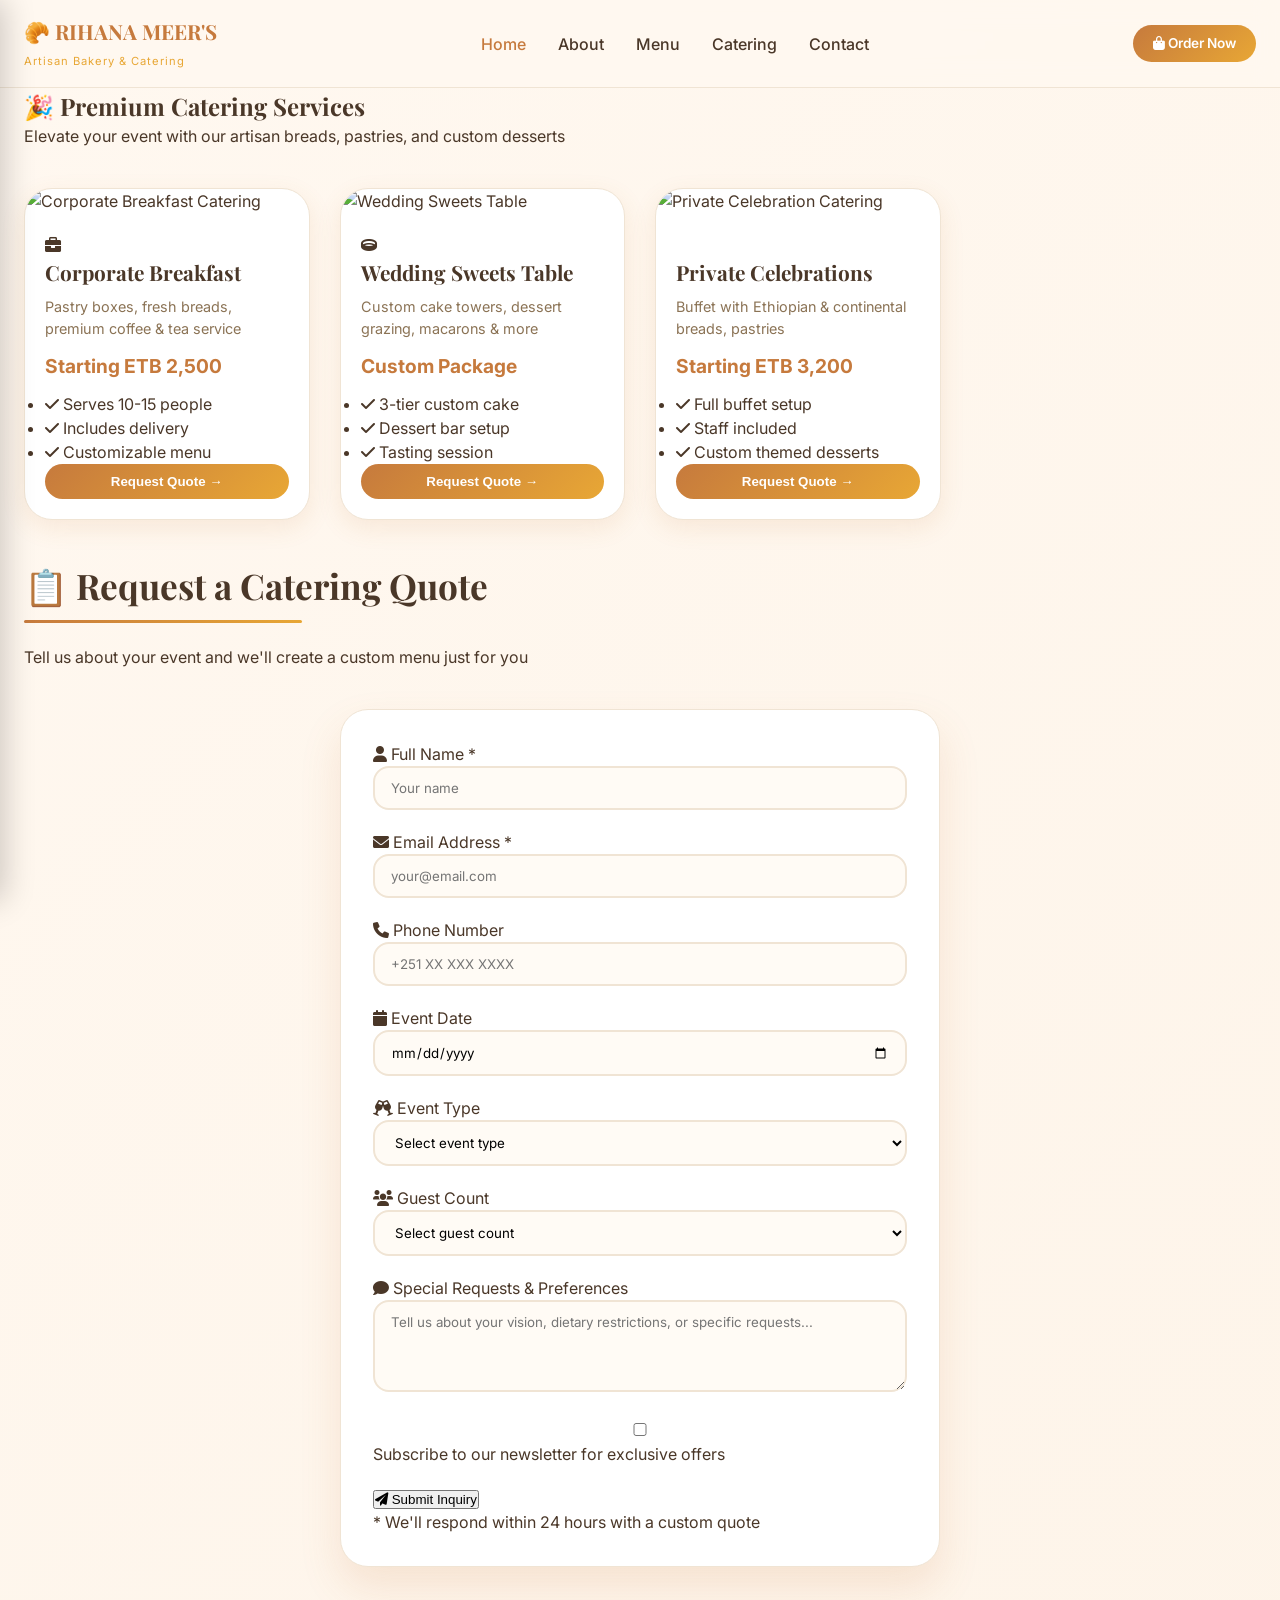
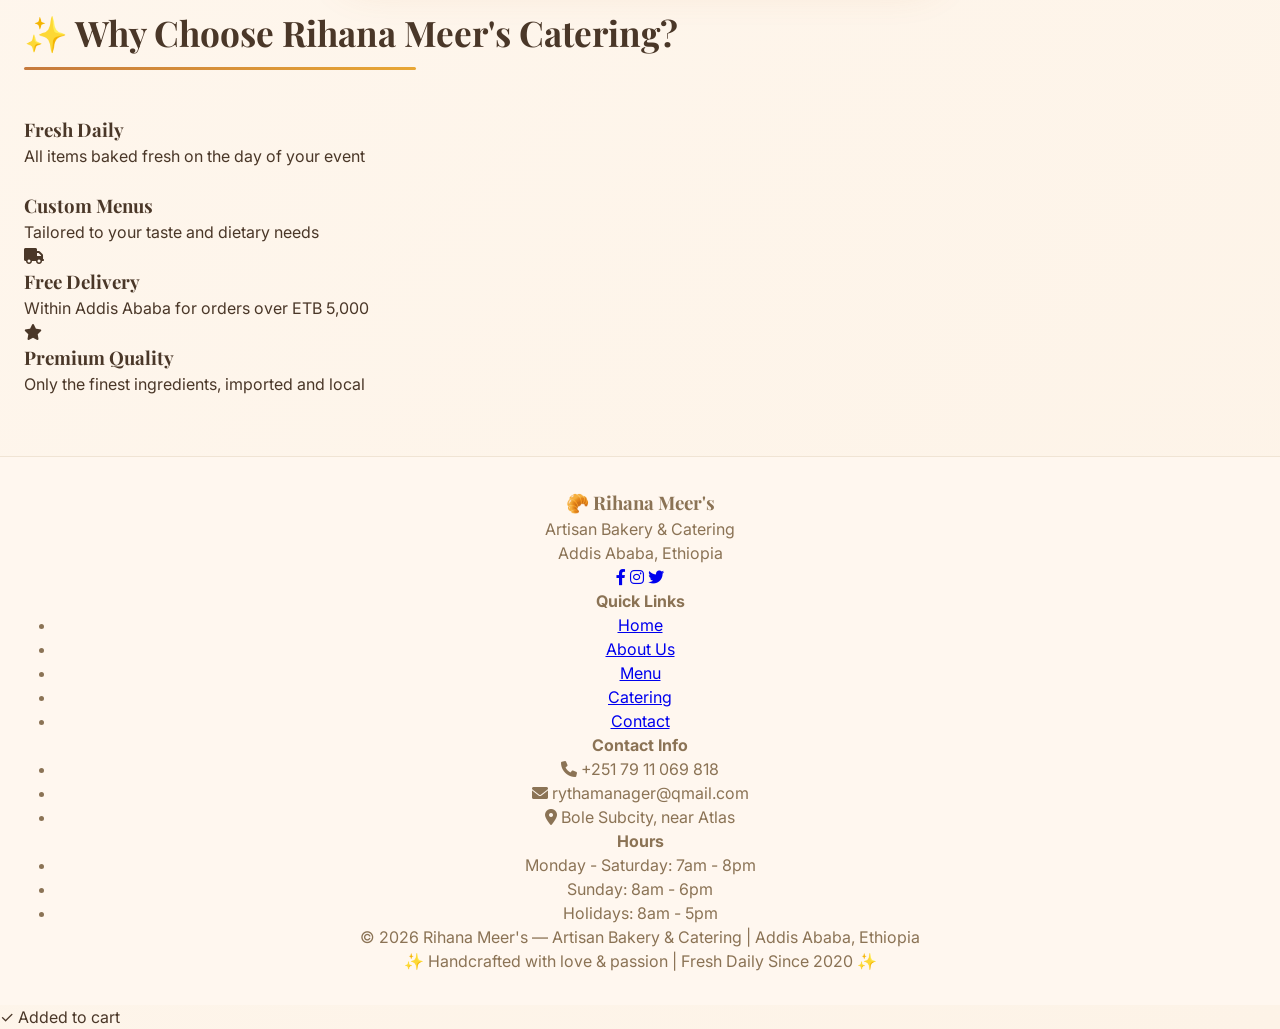
==== index.html @ 5f7a8ea4 "Update index.html" ====
<!DOCTYPE html>
<html lang="en">
<head>
    <meta charset="UTF-8">
    <meta name="viewport" content="width=device-width, initial-scale=1.0, viewport-fit=cover">
    <meta name="description" content="Rihana Meer's - Premium Artisan Bakery & Catering in Addis Ababa, Ethiopia. Fresh bread, pastries, cakes and catering services since 2020.">
    <meta name="keywords" content="bakery Addis Ababa, artisan bread, catering Ethiopia, fresh pastries, Rihana Meer, Ethiopian bakery, wedding cakes">
    <meta name="author" content="Rihana Meer's Bakery">
    <meta name="theme-color" content="#FFF8F0">
    <meta name="robots" content="index, follow">
    <meta property="og:title" content="Rihana Meer's | Artisan Bakery & Catering">
    <meta property="og:description" content="Premium quality baked goods in Addis Ababa, Ethiopia. Fresh daily breads, pastries, and catering services.">
    <meta property="og:image" content="https://images.unsplash.com/photo-1509440159596-0249088772ff?w=1200&h=630&fit=crop">
    <meta property="og:type" content="website">
    <meta property="og:url" content="https://developereth.github.io/Rihasbakehouse/">
    <meta name="twitter:card" content="summary_large_image">
    <meta name="twitter:title" content="Rihana Meer's | Artisan Bakery & Catering">
    <meta name="twitter:description" content="Fresh artisan bakery in Addis Ababa, Ethiopia">
    <link rel="canonical" href="https://developereth.github.io/Rihasbakehouse/">
    <title>Rihana Meer's | Premium Artisan Bakery & Catering | Addis Ababa</title>
    
    <!-- Fonts & Icons -->
    <link href="https://fonts.googleapis.com/css2?family=Inter:opsz,wght@14..32,300;14..32,400;14..32,500;14..32,600;14..32,700&family=Playfair+Display:ital,wght@0,400;0,500;0,600;0,700;1,400&display=swap" rel="stylesheet">
    <link rel="stylesheet" href="https://cdnjs.cloudflare.com/ajax/libs/font-awesome/6.0.0-beta3/css/all.min.css">
    <link rel="stylesheet" href="https://unpkg.com/leaflet@1.9.4/dist/leaflet.css" />
    <link rel="stylesheet" href="css/style.css">
    <link rel="icon" type="image/x-icon" href="data:image/svg+xml,<svg xmlns='http://www.w3.org/2000/svg' viewBox='0 0 100 100'><text y='.9em' font-size='90'>🥐</text></svg>">
</head>
<body>

<!-- ========== MOBILE SLIDE SIDEBAR ========== -->
<div class="mobile-sidebar" id="mobileSidebar">
    <div class="sidebar-header">
        <h3>🥐 Rihana Meer's</h3>
        <button class="close-sidebar" id="closeSidebarBtn" aria-label="Close menu">
            <i class="fas fa-times"></i>
        </button>
    </div>
    
    <div class="sidebar-nav">
        <a href="index.html" class="nav-link">
            <i class="fas fa-home"></i> Home
        </a>
        <a href="about.html" class="nav-link">
            <i class="fas fa-heart"></i> About
        </a>
        <a href="menu.html" class="nav-link">
            <i class="fas fa-bread-slice"></i> Menu
        </a>
        <a href="catering.html" class="nav-link">
            <i class="fas fa-champagne-glasses"></i> Catering
        </a>
        <a href="contact.html" class="nav-link">
            <i class="fas fa-map-pin"></i> Contact
        </a>
    </div>
    
    <!-- CENTER ORDER BUTTON -->
    <a href="order.html" class="sidebar-order-btn">
        <i class="fas fa-shopping-bag"></i> ORDER NOW
        <i class="fas fa-arrow-right"></i>
    </a>
    
    <div class="sidebar-footer">
        <p><i class="fas fa-phone-alt"></i> +251 79 11 069 818</p>
        <p><i class="fas fa-envelope"></i> rythamanager@qmail.com</p>
        <p><i class="fas fa-location-dot"></i> Addis Ababa, Ethiopia</p>
        <p><i class="fas fa-crown"></i> Owner: Rihana Meersa</p>
        <p><i class="fas fa-clock"></i> Mon-Sat: 7am-8pm</p>
    </div>
</div>

<div class="sidebar-overlay" id="sidebarOverlay"></div>

<!-- ========== MAIN HEADER ========== -->
<header class="main-header">
    <div class="container">
        <button class="mobile-menu-btn" id="mobileMenuBtn" aria-label="Open menu">
            <i class="fas fa-bars"></i>
        </button>
        
        <div class="logo">
            <a href="index.html">
                <h1>🥐 RIHANA MEER'S</h1>
                <span>Artisan Bakery & Catering</span>
            </a>
        </div>
        
        <nav class="desktop-nav" aria-label="Main navigation">
            <a href="index.html">Home</a>
            <a href="about.html">About</a>
            <a href="menu.html">Menu</a>
            <a href="catering.html">Catering</a>
            <a href="contact.html">Contact</a>
        </nav>
        
        <a href="order.html" class="btn-order">
            <i class="fas fa-shopping-bag"></i> Order Now
        </a>
    </div>
</header>

<!-- ========== PAGE CONTENT - CATERING ========== -->
<main>
    <!-- Hero Section -->
    <section class="page-hero">
        <div class="container">
            <h1>🎉 Premium Catering Services</h1>
            <p>Elevate your event with our artisan breads, pastries, and custom desserts</p>
        </div>
    </section>

    <section class="container">
        <div class="cards-grid">
            <!-- Catering Package 1 -->
            <div class="product-card">
                <img src="https://images.unsplash.com/photo-1555244162-803834f70033?w=600&h=400&fit=crop" class="card-image" alt="Corporate Breakfast Catering">
                <div class="card-content">
                    <i class="fas fa-briefcase"></i>
                    <h3>Corporate Breakfast</h3>
                    <p>Pastry boxes, fresh breads, premium coffee & tea service</p>
                    <div class="price">Starting ETB 2,500</div>
                    <ul class="catering-features">
                        <li><i class="fas fa-check"></i> Serves 10-15 people</li>
                        <li><i class="fas fa-check"></i> Includes delivery</li>
                        <li><i class="fas fa-check"></i> Customizable menu</li>
                    </ul>
                    <button class="catering-inquiry" data-package="Corporate Breakfast">Request Quote →</button>
                </div>
            </div>
            
            <!-- Catering Package 2 -->
            <div class="product-card">
                <img src="https://images.unsplash.com/photo-1535254973040-45b5e3a9ec4a?w=600&h=400&fit=crop" class="card-image" alt="Wedding Sweets Table">
                <div class="card-content">
                    <i class="fas fa-ring"></i>
                    <h3>Wedding Sweets Table</h3>
                    <p>Custom cake towers, dessert grazing, macarons & more</p>
                    <div class="price">Custom Package</div>
                    <ul class="catering-features">
                        <li><i class="fas fa-check"></i> 3-tier custom cake</li>
                        <li><i class="fas fa-check"></i> Dessert bar setup</li>
                        <li><i class="fas fa-check"></i> Tasting session</li>
                    </ul>
                    <button class="catering-inquiry" data-package="Wedding Sweets">Request Quote →</button>
                </div>
            </div>
            
            <!-- Catering Package 3 -->
            <div class="product-card">
                <img src="https://images.unsplash.com/photo-1556911220-bff31c812dba?w=600&h=400&fit=crop" class="card-image" alt="Private Celebration Catering">
                <div class="card-content">
                    <i class="fas fa-party-horn"></i>
                    <h3>Private Celebrations</h3>
                    <p>Buffet with Ethiopian & continental breads, pastries</p>
                    <div class="price">Starting ETB 3,200</div>
                    <ul class="catering-features">
                        <li><i class="fas fa-check"></i> Full buffet setup</li>
                        <li><i class="fas fa-check"></i> Staff included</li>
                        <li><i class="fas fa-check"></i> Custom themed desserts</li>
                    </ul>
                    <button class="catering-inquiry" data-package="Private Celebration">Request Quote →</button>
                </div>
            </div>
        </div>
        
        <!-- Catering Inquiry Form -->
        <div class="catering-form-section" id="cateringFormSection">
            <div class="section-header">
                <h2 class="section-title">📋 Request a Catering Quote</h2>
                <p>Tell us about your event and we'll create a custom menu just for you</p>
            </div>
            
            <div class="form-container">
                <form id="cateringRequestForm">
                    <div class="form-row">
                        <div class="form-group">
                            <label><i class="fas fa-user"></i> Full Name *</label>
                            <input type="text" id="catName" placeholder="Your name" required>
                        </div>
                        <div class="form-group">
                            <label><i class="fas fa-envelope"></i> Email Address *</label>
                            <input type="email" id="catEmail" placeholder="your@email.com" required>
                        </div>
                    </div>
                    
                    <div class="form-row">
                        <div class="form-group">
                            <label><i class="fas fa-phone"></i> Phone Number</label>
                            <input type="tel" id="catPhone" placeholder="+251 XX XXX XXXX">
                        </div>
                        <div class="form-group">
                            <label><i class="fas fa-calendar"></i> Event Date</label>
                            <input type="date" id="catDate">
                        </div>
                    </div>
                    
                    <div class="form-row">
                        <div class="form-group">
                            <label><i class="fas fa-champagne-glasses"></i> Event Type</label>
                            <select id="catEvent">
                                <option value="">Select event type</option>
                                <option>Corporate Event</option>
                                <option>Wedding / Anniversary</option>
                                <option>Birthday Party</option>
                                <option>Private Celebration</option>
                                <option>Other</option>
                            </select>
                        </div>
                        <div class="form-group">
                            <label><i class="fas fa-users"></i> Guest Count</label>
                            <select id="catGuests">
                                <option value="">Select guest count</option>
                                <option>10-25 guests</option>
                                <option>26-50 guests</option>
                                <option>51-100 guests</option>
                                <option>100+ guests</option>
                            </select>
                        </div>
                    </div>
                    
                    <div class="form-group">
                        <label><i class="fas fa-comment"></i> Special Requests & Preferences</label>
                        <textarea rows="4" id="catMsg" placeholder="Tell us about your vision, dietary restrictions, or specific requests..."></textarea>
                    </div>
                    
                    <div class="form-group checkbox-group">
                        <label>
                            <input type="checkbox" id="catNewsletter"> 
                            Subscribe to our newsletter for exclusive offers
                        </label>
                    </div>
                    
                    <button type="button" class="btn-primary btn-large" id="submitCateringBtn">
                        <i class="fas fa-paper-plane"></i> Submit Inquiry
                    </button>
                    
                    <p class="form-note">* We'll respond within 24 hours with a custom quote</p>
                </form>
            </div>
        </div>
        
        <!-- Why Choose Us Section -->
        <div class="why-choose-us">
            <h2 class="section-title">✨ Why Choose Rihana Meer's Catering?</h2>
            <div class="features-grid">
                <div class="feature-card">
                    <i class="fas fa-fresh"></i>
                    <h3>Fresh Daily</h3>
                    <p>All items baked fresh on the day of your event</p>
                </div>
                <div class="feature-card">
                    <i class="fas fa-customize"></i>
                    <h3>Custom Menus</h3>
                    <p>Tailored to your taste and dietary needs</p>
                </div>
                <div class="feature-card">
                    <i class="fas fa-truck"></i>
                    <h3>Free Delivery</h3>
                    <p>Within Addis Ababa for orders over ETB 5,000</p>
                </div>
                <div class="feature-card">
                    <i class="fas fa-star"></i>
                    <h3>Premium Quality</h3>
                    <p>Only the finest ingredients, imported and local</p>
                </div>
            </div>
        </div>
    </section>
</main>

<!-- ========== FOOTER ========== -->
<footer class="main-footer">
    <div class="container">
        <div class="footer-grid">
            <div class="footer-col">
                <h3>🥐 Rihana Meer's</h3>
                <p>Artisan Bakery & Catering<br>Addis Ababa, Ethiopia</p>
                <div class="social-links">
                    <a href="#" aria-label="Facebook"><i class="fab fa-facebook-f"></i></a>
                    <a href="#" aria-label="Instagram"><i class="fab fa-instagram"></i></a>
                    <a href="#" aria-label="Twitter"><i class="fab fa-twitter"></i></a>
                </div>
            </div>
            <div class="footer-col">
                <h4>Quick Links</h4>
                <ul>
                    <li><a href="index.html">Home</a></li>
                    <li><a href="about.html">About Us</a></li>
                    <li><a href="menu.html">Menu</a></li>
                    <li><a href="catering.html">Catering</a></li>
                    <li><a href="contact.html">Contact</a></li>
                </ul>
            </div>
            <div class="footer-col">
                <h4>Contact Info</h4>
                <ul>
                    <li><i class="fas fa-phone"></i> +251 79 11 069 818</li>
                    <li><i class="fas fa-envelope"></i> rythamanager@qmail.com</li>
                    <li><i class="fas fa-map-marker-alt"></i> Bole Subcity, near Atlas</li>
                </ul>
            </div>
            <div class="footer-col">
                <h4>Hours</h4>
                <ul>
                    <li>Monday - Saturday: 7am - 8pm</li>
                    <li>Sunday: 8am - 6pm</li>
                    <li>Holidays: 8am - 5pm</li>
                </ul>
            </div>
        </div>
        <div class="footer-bottom">
            <p>&copy; 2026 Rihana Meer's — Artisan Bakery & Catering | Addis Ababa, Ethiopia</p>
            <p>✨ Handcrafted with love & passion | Fresh Daily Since 2020 ✨</p>
        </div>
    </div>
</footer>

<div id="toastMsg" class="toast-msg">✓ Added to cart</div>

<script src="https://unpkg.com/leaflet@1.9.4/dist/leaflet.js"></script>
<script src="js/main.js"></script>
</body>
</html>
---- css/style.css ----
/* ============================================
   RIHANA MEER'S BAKERY - WARM BAKERY THEME
   ============================================ */

/* ---------- ROOT VARIABLES - BAKERY COLORS ---------- */
:root {
    /* Warm Backgrounds */
    --cream-bg: #FFF8F0;
    --warm-beige: #FDF3E7;
    --card-white: #FFFFFF;
    --warm-offwhite: #FFFBF5;
    
    /* Bakery Accent Colors */
    --accent-caramel: #C67A3D;
    --accent-honey: #E8A735;
    --accent-cinnamon: #B5651E;
    --accent-vanilla: #F5E6D3;
    --accent-gold: #D4A34B;
    
    /* Gradients */
    --gradient-bg: linear-gradient(135deg, #FFF8F0 0%, #FDF3E7 100%);
    --gradient-caramel: linear-gradient(135deg, #C67A3D, #E8A735);
    --gradient-honey: linear-gradient(135deg, #E8A735, #F5C842);
    --gradient-warm: linear-gradient(135deg, #FDF3E7, #FFF8F0);
    
    /* Text Colors */
    --text-dark: #4A3728;
    --text-muted: #8B7355;
    --text-light: #B8956A;
    
    /* Borders & Shadows */
    --border-warm: #F0E4D4;
    --shadow-sm: 0 4px 12px rgba(198, 122, 61, 0.08);
    --shadow-md: 0 8px 24px rgba(198, 122, 61, 0.12);
    --shadow-lg: 0 20px 40px rgba(198, 122, 61, 0.15);
    --shadow-hover: 0 25px 45px rgba(198, 122, 61, 0.2);
    
    --transition: all 0.3s cubic-bezier(0.25, 0.46, 0.45, 0.94);
    --transition-slide: all 0.4s cubic-bezier(0.2, 0.9, 0.4, 1.1);
}

* {
    margin: 0;
    padding: 0;
    box-sizing: border-box;
}

body {
    font-family: 'Inter', sans-serif;
    background: var(--gradient-bg);
    color: var(--text-dark);
    line-height: 1.5;
    min-height: 100vh;
    overflow-x: hidden;
}

.container {
    max-width: 1280px;
    margin: 0 auto;
    padding: 0 24px;
}

/* ========== MOBILE SLIDE SIDEBAR ========== */

/* Mobile Menu Button */
.mobile-menu-btn {
    display: none;
    background: none;
    border: none;
    font-size: 1.5rem;
    color: var(--accent-caramel);
    cursor: pointer;
    z-index: 101;
    padding: 8px;
}

/* Sidebar Overlay */
.sidebar-overlay {
    position: fixed;
    top: 0;
    left: 0;
    width: 100%;
    height: 100%;
    background: rgba(74, 55, 40, 0.6);
    backdrop-filter: blur(3px);
    z-index: 998;
    opacity: 0;
    visibility: hidden;
    transition: all 0.3s ease;
}

.sidebar-overlay.active {
    opacity: 1;
    visibility: visible;
}

/* Mobile Slide Sidebar */
.mobile-sidebar {
    position: fixed;
    top: 0;
    left: 0;
    width: 85%;
    max-width: 320px;
    height: 100vh;
    background: linear-gradient(180deg, #FFF8F0 0%, #FDF3E7 100%);
    z-index: 999;
    transform: translateX(-100%);
    transition: var(--transition-slide);
    box-shadow: 4px 0 30px rgba(0, 0, 0, 0.2);
    border-right: 1px solid var(--border-warm);
    display: flex;
    flex-direction: column;
    overflow-y: auto;
}

.mobile-sidebar.open {
    transform: translateX(0);
}

/* Sidebar Header */
.sidebar-header {
    padding: 24px 20px;
    border-bottom: 2px solid var(--accent-honey);
    background: linear-gradient(135deg, #FFF8F0, #FDF3E7);
    display: flex;
    justify-content: space-between;
    align-items: center;
}

.sidebar-header h3 {
    font-family: 'Playfair Display', serif;
    font-size: 1.4rem;
    color: var(--accent-caramel);
}

.close-sidebar {
    background: none;
    border: none;
    color: var(--text-muted);
    font-size: 1.4rem;
    cursor: pointer;
    transition: var(--transition);
    padding: 8px;
}

.close-sidebar:hover {
    color: var(--accent-caramel);
    transform: rotate(90deg);
}

/* Sidebar Navigation */
.sidebar-nav {
    flex: 1;
    padding: 30px 20px;
    display: flex;
    flex-direction: column;
    gap: 8px;
}

.sidebar-nav a {
    color: var(--text-dark);
    text-decoration: none;
    font-size: 1.1rem;
    font-weight: 500;
    display: flex;
    align-items: center;
    gap: 14px;
    padding: 12px 16px;
    border-radius: 50px;
    transition: var(--transition);
}

.sidebar-nav a i {
    width: 24px;
    color: var(--accent-caramel);
    font-size: 1.1rem;
    transition: var(--transition);
}

.sidebar-nav a:hover {
    background: rgba(198, 122, 61, 0.1);
    transform: translateX(6px);
}

.sidebar-nav a:hover i {
    transform: scale(1.1);
}

.sidebar-nav a.active {
    background: var(--gradient-caramel);
    color: white;
}

.sidebar-nav a.active i {
    color: white;
}

/* ========== CENTER ORDER BUTTON IN SIDEBAR ========== */
.sidebar-order-btn {
    margin: 20px 20px;
    background: var(--gradient-caramel);
    color: white;
    text-decoration: none;
    font-weight: 700;
    font-size: 1.1rem;
    padding: 16px 24px;
    border-radius: 60px;
    display: flex;
    align-items: center;
    justify-content: center;
    gap: 12px;
    transition: var(--transition);
    box-shadow: var(--shadow-md);
    border: none;
    cursor: pointer;
}

.sidebar-order-btn i {
    font-size: 1.2rem;
}

.sidebar-order-btn:hover {
    transform: translateY(-3px);
    box-shadow: var(--shadow-hover);
    background: var(--accent-cinnamon);
}

/* Sidebar Footer */
.sidebar-footer {
    padding: 20px;
    border-top: 1px solid var(--border-warm);
    font-size: 0.7rem;
    color: var(--text-muted);
    line-height: 1.8;
    background: rgba(255, 248, 240, 0.8);
}

.sidebar-footer i {
    color: var(--accent-caramel);
    width: 24px;
}

/* ========== HEADER & NAVIGATION ========== */
.main-header {
    background: rgba(255, 248, 240, 0.95);
    backdrop-filter: blur(12px);
    position: sticky;
    top: 0;
    z-index: 100;
    border-bottom: 1px solid var(--border-warm);
}

.main-header .container {
    display: flex;
    justify-content: space-between;
    align-items: center;
    padding: 16px 24px;
}

.logo a {
    text-decoration: none;
}

.logo h1 {
    font-size: 1.3rem;
    font-weight: 700;
    color: var(--accent-caramel);
}

.logo span {
    font-size: 0.7rem;
    color: var(--accent-honey);
    letter-spacing: 1px;
}

/* Desktop Navigation */
.desktop-nav {
    display: flex;
    gap: 2rem;
}

.desktop-nav a {
    text-decoration: none;
    color: var(--text-dark);
    font-weight: 500;
    transition: var(--transition);
}

.desktop-nav a:hover,
.desktop-nav a.active {
    color: var(--accent-caramel);
}

/* Desktop Order Button */
.btn-order {
    background: var(--gradient-caramel);
    color: white;
    padding: 8px 20px;
    border-radius: 40px;
    text-decoration: none;
    font-weight: 600;
    font-size: 0.85rem;
    transition: var(--transition);
}

.btn-order:hover {
    transform: scale(0.96);
    box-shadow: var(--shadow-md);
}

/* ========== RESPONSIVE - SHOW MOBILE SIDEBAR ========== */
@media (max-width: 768px) {
    .desktop-nav {
        display: none;
    }
    
    .mobile-menu-btn {
        display: block;
    }
    
    .btn-order {
        display: none;
    }
    
    .hero h2 {
        font-size: 2rem;
    }
}

/* ========== REST OF THE STYLES (Same as before) ========== */

/* Typography */
h1, h2, h3, .logo h1 {
    font-family: 'Playfair Display', serif;
}

.section-title {
    font-size: 2.2rem;
    margin-bottom: 2rem;
    position: relative;
    display: inline-block;
    color: var(--text-dark);
}

.section-title::after {
    content: '';
    position: absolute;
    bottom: -10px;
    left: 0;
    width: 60%;
    height: 3px;
    background: var(--gradient-caramel);
    border-radius: 3px;
}

/* Hero Section */
.hero {
    padding: 80px 0;
    text-align: center;
    background: var(--gradient-warm);
}

.hero h2 {
    font-size: 3rem;
    margin-bottom: 16px;
    color: var(--text-dark);
}

.hero p {
    font-size: 1.2rem;
    color: var(--text-muted);
    margin-bottom: 32px;
}

/* Cards Grid */
.cards-grid {
    display: grid;
    grid-template-columns: repeat(auto-fill, minmax(280px, 1fr));
    gap: 30px;
    margin: 40px 0;
}

.product-card {
    background: var(--card-white);
    border-radius: 28px;
    overflow: hidden;
    transition: var(--transition);
    border: 1px solid var(--border-warm);
    box-shadow: var(--shadow-md);
}

.product-card:hover {
    transform: translateY(-10px);
    box-shadow: var(--shadow-hover);
    border-color: var(--accent-caramel);
}

.card-image {
    width: 100%;
    height: 220px;
    object-fit: cover;
    transition: var(--transition);
}

.product-card:hover .card-image {
    transform: scale(1.05);
}

.card-content {
    padding: 20px;
}

.product-card h3 {
    font-size: 1.3rem;
    margin-bottom: 8px;
    color: var(--text-dark);
}

.product-card p {
    color: var(--text-muted);
    font-size: 0.9rem;
    margin-bottom: 12px;
}

.price {
    color: var(--accent-caramel);
    font-weight: 700;
    font-size: 1.2rem;
    margin: 12px 0;
}

.add-to-cart, .catering-inquiry {
    background: var(--gradient-caramel);
    width: 100%;
    padding: 10px;
    border: none;
    border-radius: 40px;
    color: white;
    font-weight: 600;
    cursor: pointer;
    transition: var(--transition);
}

.add-to-cart:hover, .catering-inquiry:hover {
    transform: translateY(-2px);
    background: var(--accent-cinnamon);
}

/* Forms */
.form-container {
    background: var(--card-white);
    padding: 32px;
    border-radius: 28px;
    box-shadow: var(--shadow-lg);
    max-width: 600px;
    margin: 40px auto;
    border: 1px solid var(--border-warm);
}

.form-group {
    margin-bottom: 20px;
}

input, textarea, select {
    width: 100%;
    padding: 12px 16px;
    border: 2px solid var(--border-warm);
    border-radius: 16px;
    font-family: 'Inter', sans-serif;
    transition: var(--transition);
    background: var(--warm-offwhite);
}

input:focus, textarea:focus, select:focus {
    outline: none;
    border-color: var(--accent-caramel);
    box-shadow: 0 0 0 3px rgba(198, 122, 61, 0.1);
}

/* Contact Grid */
.contact-grid {
    display: grid;
    grid-template-columns: repeat(auto-fit, minmax(250px, 1fr));
    gap: 30px;
    margin: 40px 0;
}

.contact-card {
    background: var(--card-white);
    padding: 30px;
    border-radius: 24px;
    text-align: center;
    border: 1px solid var(--border-warm);
    transition: var(--transition);
}

.contact-card:hover {
    transform: translateY(-8px);
    box-shadow: var(--shadow-lg);
}

.contact-card i {
    font-size: 2.5rem;
    color: var(--accent-caramel);
    margin-bottom: 16px;
}

/* Map */
#map {
    height: 350px;
    width: 100%;
    border-radius: 24px;
    margin: 30px 0;
    border: 2px solid var(--border-warm);
}

/* About Page */
.about-hero {
    text-align: center;
    padding: 60px 0;
    background: var(--gradient-warm);
}

.about-content {
    display: grid;
    grid-template-columns: 1fr 1fr;
    gap: 50px;
    align-items: center;
    padding: 60px 0;
}

.about-image img {
    width: 100%;
    border-radius: 28px;
    box-shadow: var(--shadow-lg);
}

.about-text h3 {
    font-size: 1.8rem;
    margin-bottom: 20px;
    color: var(--accent-caramel);
}

.about-text p {
    margin-bottom: 20px;
    color: var(--text-muted);
}

/* Footer */
footer {
    background: rgba(255, 248, 240, 0.95);
    text-align: center;
    padding: 32px;
    border-top: 1px solid var(--border-warm);
    margin-top: 60px;
    color: var(--text-muted);
}

/* Toast Notification */
.toast {
    position: fixed;
    bottom: 30px;
    left: 50%;
    transform: translateX(-50%) translateY(100px);
    background: var(--gradient-caramel);
    color: white;
    padding: 12px 24px;
    border-radius: 50px;
    z-index: 2000;
    transition: transform 0.3s ease;
    white-space: nowrap;
    font-weight: 500;
}

.toast.show {
    transform: translateX(-50%) translateY(0);
}

@media (max-width: 768px) {
    .section-title {
        font-size: 1.8rem;
    }
    
    .container {
        padding: 0 16px;
    }
    
    .about-content {
        grid-template-columns: 1fr;
        text-align: center;
    }
    
    .toast {
        white-space: normal;
        text-align: center;
        width: 85%;
        font-size: 0.85rem;
    }
}
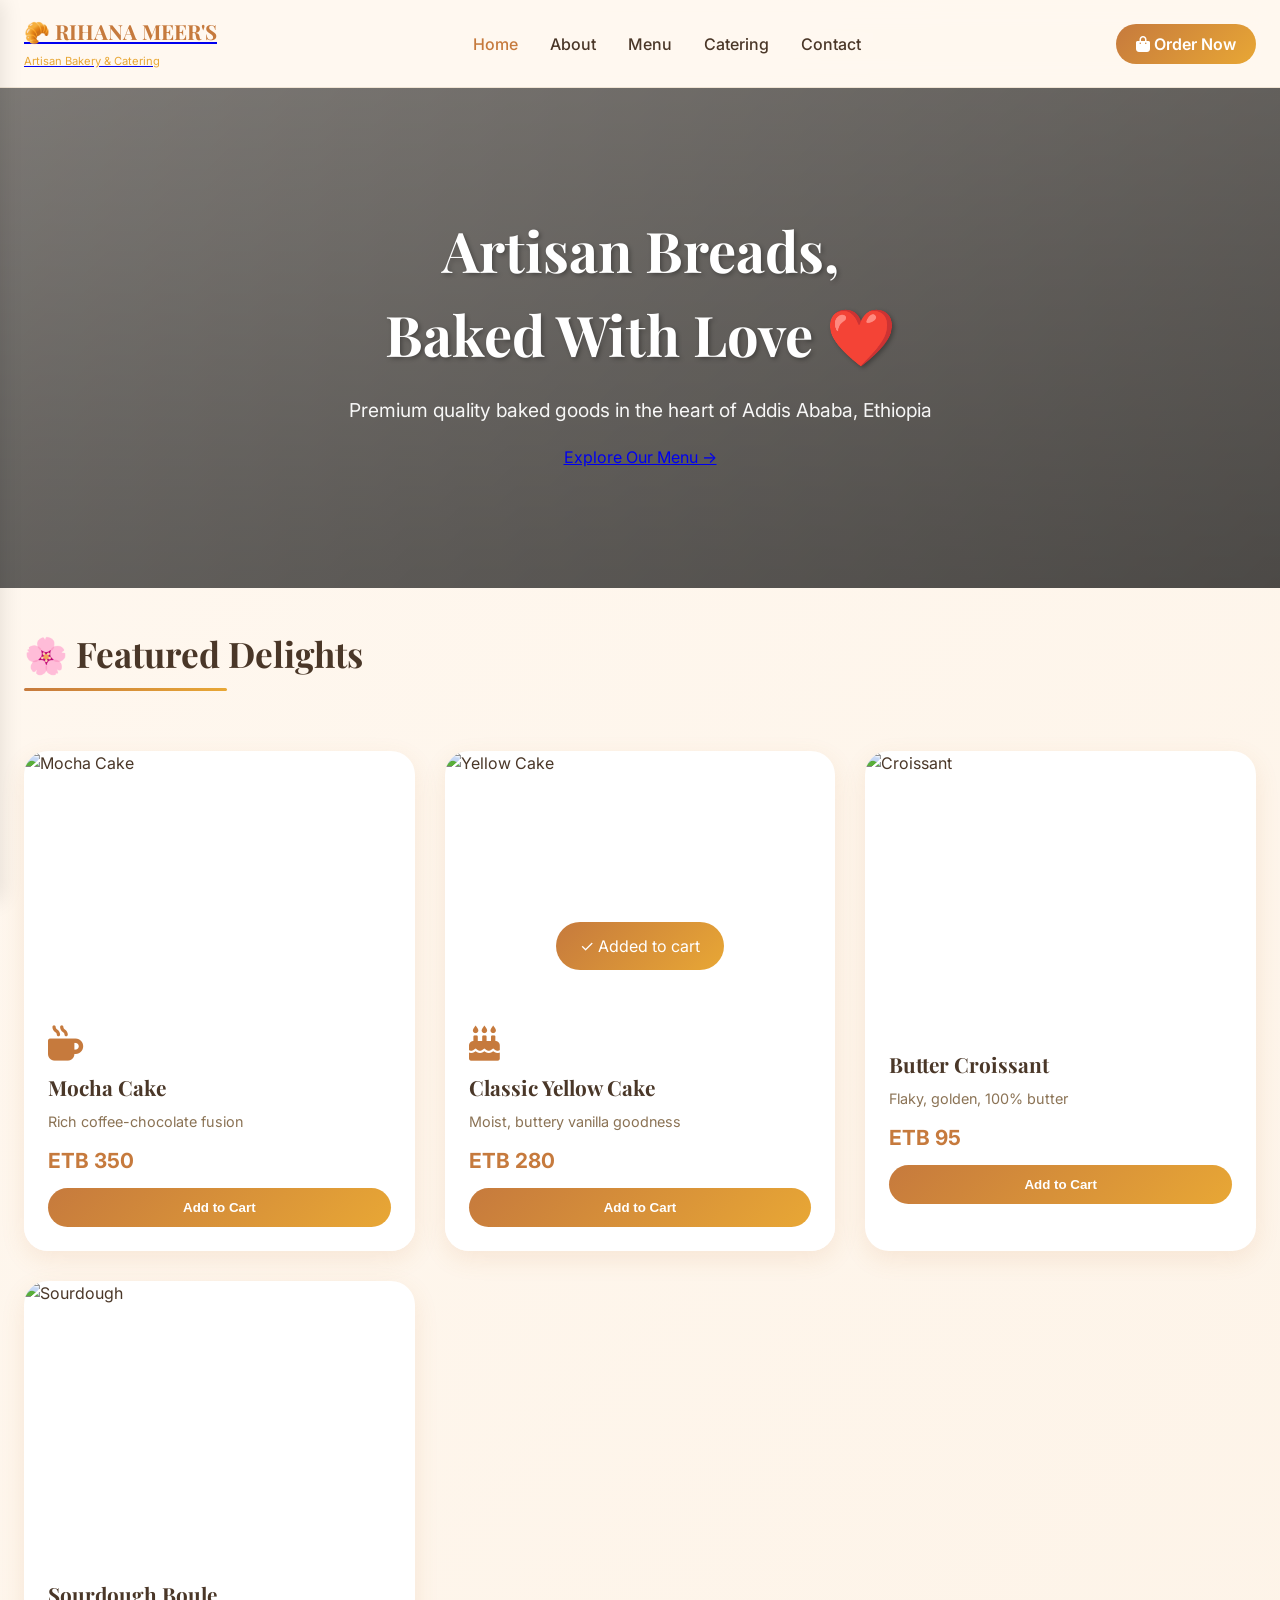
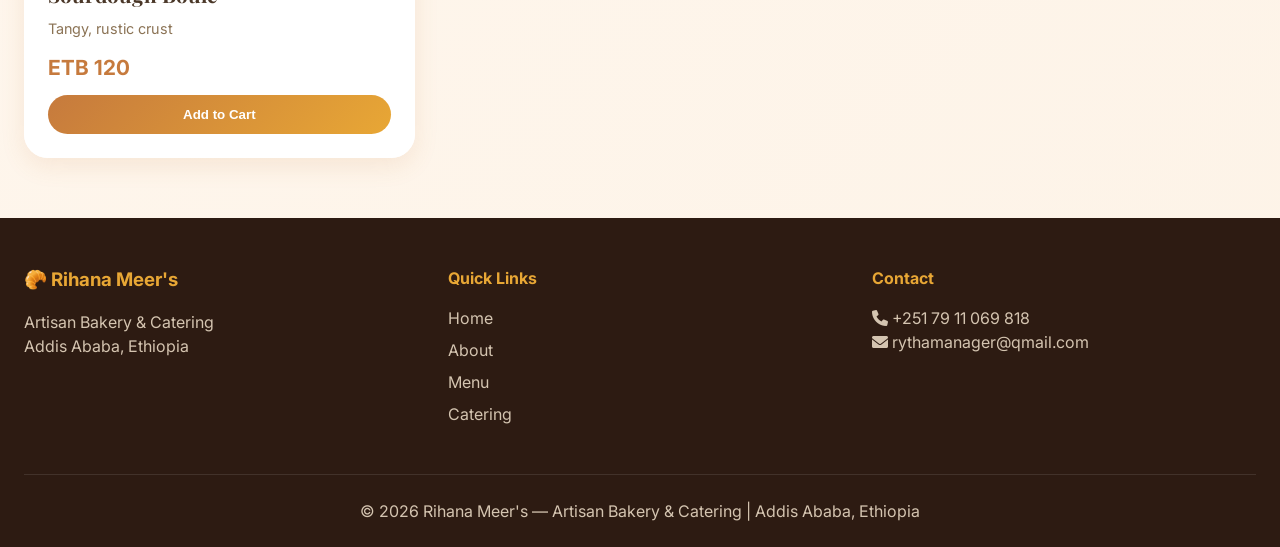
==== commit 4ff1196d: "Update index.html" ====
--- a/index.html
+++ b/index.html
@@ -3,322 +3,168 @@
 <head>
     <meta charset="UTF-8">
     <meta name="viewport" content="width=device-width, initial-scale=1.0, viewport-fit=cover">
-    <meta name="description" content="Rihana Meer's - Premium Artisan Bakery & Catering in Addis Ababa, Ethiopia. Fresh bread, pastries, cakes and catering services since 2020.">
-    <meta name="keywords" content="bakery Addis Ababa, artisan bread, catering Ethiopia, fresh pastries, Rihana Meer, Ethiopian bakery, wedding cakes">
+    <meta name="description" content="Rihana Meer's - Premium Artisan Bakery & Catering in Addis Ababa, Ethiopia. Fresh bread, pastries, cakes and catering services.">
+    <meta name="keywords" content="bakery Addis Ababa, artisan bread, catering Ethiopia, fresh pastries, Rihana Meer, Ethiopian bakery">
     <meta name="author" content="Rihana Meer's Bakery">
     <meta name="theme-color" content="#FFF8F0">
-    <meta name="robots" content="index, follow">
     <meta property="og:title" content="Rihana Meer's | Artisan Bakery & Catering">
-    <meta property="og:description" content="Premium quality baked goods in Addis Ababa, Ethiopia. Fresh daily breads, pastries, and catering services.">
-    <meta property="og:image" content="https://images.unsplash.com/photo-1509440159596-0249088772ff?w=1200&h=630&fit=crop">
+    <meta property="og:description" content="Premium quality baked goods in Addis Ababa, Ethiopia">
     <meta property="og:type" content="website">
-    <meta property="og:url" content="https://developereth.github.io/Rihasbakehouse/">
     <meta name="twitter:card" content="summary_large_image">
-    <meta name="twitter:title" content="Rihana Meer's | Artisan Bakery & Catering">
-    <meta name="twitter:description" content="Fresh artisan bakery in Addis Ababa, Ethiopia">
-    <link rel="canonical" href="https://developereth.github.io/Rihasbakehouse/">
-    <title>Rihana Meer's | Premium Artisan Bakery & Catering | Addis Ababa</title>
+    <title>Rihana Meer's | Premium Artisan Bakery & Catering</title>
     
-    <!-- Fonts & Icons -->
-    <link href="https://fonts.googleapis.com/css2?family=Inter:opsz,wght@14..32,300;14..32,400;14..32,500;14..32,600;14..32,700&family=Playfair+Display:ital,wght@0,400;0,500;0,600;0,700;1,400&display=swap" rel="stylesheet">
+    <link href="https://fonts.googleapis.com/css2?family=Inter:wght@300;400;500;600;700&family=Playfair+Display:wght@400;500;600;700&display=swap" rel="stylesheet">
     <link rel="stylesheet" href="https://cdnjs.cloudflare.com/ajax/libs/font-awesome/6.0.0-beta3/css/all.min.css">
-    <link rel="stylesheet" href="https://unpkg.com/leaflet@1.9.4/dist/leaflet.css" />
     <link rel="stylesheet" href="css/style.css">
-    <link rel="icon" type="image/x-icon" href="data:image/svg+xml,<svg xmlns='http://www.w3.org/2000/svg' viewBox='0 0 100 100'><text y='.9em' font-size='90'>🥐</text></svg>">
 </head>
 <body>
 
-<!-- ========== MOBILE SLIDE SIDEBAR ========== -->
+<!-- Mobile Sidebar -->
 <div class="mobile-sidebar" id="mobileSidebar">
     <div class="sidebar-header">
         <h3>🥐 Rihana Meer's</h3>
-        <button class="close-sidebar" id="closeSidebarBtn" aria-label="Close menu">
-            <i class="fas fa-times"></i>
-        </button>
+        <button class="close-sidebar" id="closeSidebarBtn"><i class="fas fa-times"></i></button>
     </div>
-    
     <div class="sidebar-nav">
-        <a href="index.html" class="nav-link">
-            <i class="fas fa-home"></i> Home
-        </a>
-        <a href="about.html" class="nav-link">
-            <i class="fas fa-heart"></i> About
-        </a>
-        <a href="menu.html" class="nav-link">
-            <i class="fas fa-bread-slice"></i> Menu
-        </a>
-        <a href="catering.html" class="nav-link">
-            <i class="fas fa-champagne-glasses"></i> Catering
-        </a>
-        <a href="contact.html" class="nav-link">
-            <i class="fas fa-map-pin"></i> Contact
-        </a>
+        <a href="index.html" class="active"><i class="fas fa-home"></i> Home</a>
+        <a href="about.html"><i class="fas fa-heart"></i> About</a>
+        <a href="menu.html"><i class="fas fa-bread-slice"></i> Menu</a>
+        <a href="catering.html"><i class="fas fa-champagne-glasses"></i> Catering</a>
+        <a href="contact.html"><i class="fas fa-map-pin"></i> Contact</a>
     </div>
-    
-    <!-- CENTER ORDER BUTTON -->
-    <a href="order.html" class="sidebar-order-btn">
-        <i class="fas fa-shopping-bag"></i> ORDER NOW
-        <i class="fas fa-arrow-right"></i>
-    </a>
-    
+    <a href="order.html" class="sidebar-order-btn"><i class="fas fa-shopping-bag"></i> ORDER NOW <i class="fas fa-arrow-right"></i></a>
     <div class="sidebar-footer">
         <p><i class="fas fa-phone-alt"></i> +251 79 11 069 818</p>
         <p><i class="fas fa-envelope"></i> rythamanager@qmail.com</p>
         <p><i class="fas fa-location-dot"></i> Addis Ababa, Ethiopia</p>
-        <p><i class="fas fa-crown"></i> Owner: Rihana Meersa</p>
-        <p><i class="fas fa-clock"></i> Mon-Sat: 7am-8pm</p>
     </div>
 </div>
-
 <div class="sidebar-overlay" id="sidebarOverlay"></div>
 
-<!-- ========== MAIN HEADER ========== -->
+<!-- Header -->
 <header class="main-header">
     <div class="container">
-        <button class="mobile-menu-btn" id="mobileMenuBtn" aria-label="Open menu">
-            <i class="fas fa-bars"></i>
-        </button>
-        
+        <button class="mobile-menu-btn" id="mobileMenuBtn"><i class="fas fa-bars"></i></button>
         <div class="logo">
-            <a href="index.html">
-                <h1>🥐 RIHANA MEER'S</h1>
-                <span>Artisan Bakery & Catering</span>
-            </a>
+            <a href="index.html"><h1>🥐 RIHANA MEER'S</h1><span>Artisan Bakery & Catering</span></a>
         </div>
-        
-        <nav class="desktop-nav" aria-label="Main navigation">
-            <a href="index.html">Home</a>
+        <nav class="desktop-nav">
+            <a href="index.html" class="active">Home</a>
             <a href="about.html">About</a>
             <a href="menu.html">Menu</a>
             <a href="catering.html">Catering</a>
             <a href="contact.html">Contact</a>
         </nav>
-        
-        <a href="order.html" class="btn-order">
-            <i class="fas fa-shopping-bag"></i> Order Now
-        </a>
+        <a href="order.html" class="btn-order"><i class="fas fa-shopping-bag"></i> Order Now</a>
     </div>
 </header>
 
-<!-- ========== PAGE CONTENT - CATERING ========== -->
 <main>
-    <!-- Hero Section -->
-    <section class="page-hero">
+    <!-- Hero Section with Your Image -->
+    <section class="hero" style="background-image: linear-gradient(rgba(0,0,0,0.3), rgba(0,0,0,0.4)), url('https://raw.githubusercontent.com/developereth/Rihasbakehouse/main/images%20(4).jpeg');">
         <div class="container">
-            <h1>🎉 Premium Catering Services</h1>
-            <p>Elevate your event with our artisan breads, pastries, and custom desserts</p>
+            <h2>Artisan Breads,<br>Baked With Love ❤️</h2>
+            <p>Premium quality baked goods in the heart of Addis Ababa, Ethiopia</p>
+            <a href="menu.html" class="btn-primary">Explore Our Menu →</a>
         </div>
     </section>
 
+    <!-- Featured Products with Your Images -->
     <section class="container">
+        <h2 class="section-title">🌸 Featured Delights</h2>
         <div class="cards-grid">
-            <!-- Catering Package 1 -->
             <div class="product-card">
-                <img src="https://images.unsplash.com/photo-1555244162-803834f70033?w=600&h=400&fit=crop" class="card-image" alt="Corporate Breakfast Catering">
+                <div class="card-image-wrapper">
+                    <img src="https://raw.githubusercontent.com/developereth/Rihasbakehouse/main/Mocha-Cake-Recipe-Card.jpg" class="card-image" alt="Mocha Cake">
+                    <div class="card-overlay">
+                        <button class="quick-view">Quick View</button>
+                    </div>
+                </div>
                 <div class="card-content">
-                    <i class="fas fa-briefcase"></i>
-                    <h3>Corporate Breakfast</h3>
-                    <p>Pastry boxes, fresh breads, premium coffee & tea service</p>
-                    <div class="price">Starting ETB 2,500</div>
-                    <ul class="catering-features">
-                        <li><i class="fas fa-check"></i> Serves 10-15 people</li>
-                        <li><i class="fas fa-check"></i> Includes delivery</li>
-                        <li><i class="fas fa-check"></i> Customizable menu</li>
-                    </ul>
-                    <button class="catering-inquiry" data-package="Corporate Breakfast">Request Quote →</button>
+                    <i class="fas fa-mug-hot"></i>
+                    <h3>Mocha Cake</h3>
+                    <p>Rich coffee-chocolate fusion</p>
+                    <div class="price">ETB 350</div>
+                    <button class="add-to-cart" data-item="Mocha Cake - 350 ETB">Add to Cart</button>
                 </div>
             </div>
-            
-            <!-- Catering Package 2 -->
             <div class="product-card">
-                <img src="https://images.unsplash.com/photo-1535254973040-45b5e3a9ec4a?w=600&h=400&fit=crop" class="card-image" alt="Wedding Sweets Table">
+                <div class="card-image-wrapper">
+                    <img src="https://raw.githubusercontent.com/developereth/Rihasbakehouse/main/Yellow-Cake25-1.jpg" class="card-image" alt="Yellow Cake">
+                    <div class="card-overlay">
+                        <button class="quick-view">Quick View</button>
+                    </div>
+                </div>
                 <div class="card-content">
-                    <i class="fas fa-ring"></i>
-                    <h3>Wedding Sweets Table</h3>
-                    <p>Custom cake towers, dessert grazing, macarons & more</p>
-                    <div class="price">Custom Package</div>
-                    <ul class="catering-features">
-                        <li><i class="fas fa-check"></i> 3-tier custom cake</li>
-                        <li><i class="fas fa-check"></i> Dessert bar setup</li>
-                        <li><i class="fas fa-check"></i> Tasting session</li>
-                    </ul>
-                    <button class="catering-inquiry" data-package="Wedding Sweets">Request Quote →</button>
+                    <i class="fas fa-birthday-cake"></i>
+                    <h3>Classic Yellow Cake</h3>
+                    <p>Moist, buttery vanilla goodness</p>
+                    <div class="price">ETB 280</div>
+                    <button class="add-to-cart" data-item="Yellow Cake - 280 ETB">Add to Cart</button>
                 </div>
             </div>
-            
-            <!-- Catering Package 3 -->
             <div class="product-card">
-                <img src="https://images.unsplash.com/photo-1556911220-bff31c812dba?w=600&h=400&fit=crop" class="card-image" alt="Private Celebration Catering">
+                <div class="card-image-wrapper">
+                    <img src="https://raw.githubusercontent.com/developereth/Rihasbakehouse/main/download.jpeg" class="card-image" alt="Croissant">
+                    <div class="card-overlay">
+                        <button class="quick-view">Quick View</button>
+                    </div>
+                </div>
                 <div class="card-content">
-                    <i class="fas fa-party-horn"></i>
-                    <h3>Private Celebrations</h3>
-                    <p>Buffet with Ethiopian & continental breads, pastries</p>
-                    <div class="price">Starting ETB 3,200</div>
-                    <ul class="catering-features">
-                        <li><i class="fas fa-check"></i> Full buffet setup</li>
-                        <li><i class="fas fa-check"></i> Staff included</li>
-                        <li><i class="fas fa-check"></i> Custom themed desserts</li>
-                    </ul>
-                    <button class="catering-inquiry" data-package="Private Celebration">Request Quote →</button>
+                    <i class="fas fa-croissant"></i>
+                    <h3>Butter Croissant</h3>
+                    <p>Flaky, golden, 100% butter</p>
+                    <div class="price">ETB 95</div>
+                    <button class="add-to-cart" data-item="Butter Croissant - 95 ETB">Add to Cart</button>
                 </div>
             </div>
-        </div>
-        
-        <!-- Catering Inquiry Form -->
-        <div class="catering-form-section" id="cateringFormSection">
-            <div class="section-header">
-                <h2 class="section-title">📋 Request a Catering Quote</h2>
-                <p>Tell us about your event and we'll create a custom menu just for you</p>
-            </div>
-            
-            <div class="form-container">
-                <form id="cateringRequestForm">
-                    <div class="form-row">
-                        <div class="form-group">
-                            <label><i class="fas fa-user"></i> Full Name *</label>
-                            <input type="text" id="catName" placeholder="Your name" required>
-                        </div>
-                        <div class="form-group">
-                            <label><i class="fas fa-envelope"></i> Email Address *</label>
-                            <input type="email" id="catEmail" placeholder="your@email.com" required>
-                        </div>
+            <div class="product-card">
+                <div class="card-image-wrapper">
+                    <img src="https://raw.githubusercontent.com/developereth/Rihasbakehouse/main/download%20(1).jpeg" class="card-image" alt="Sourdough">
+                    <div class="card-overlay">
+                        <button class="quick-view">Quick View</button>
                     </div>
-                    
-                    <div class="form-row">
-                        <div class="form-group">
-                            <label><i class="fas fa-phone"></i> Phone Number</label>
-                            <input type="tel" id="catPhone" placeholder="+251 XX XXX XXXX">
-                        </div>
-                        <div class="form-group">
-                            <label><i class="fas fa-calendar"></i> Event Date</label>
-                            <input type="date" id="catDate">
-                        </div>
-                    </div>
-                    
-                    <div class="form-row">
-                        <div class="form-group">
-                            <label><i class="fas fa-champagne-glasses"></i> Event Type</label>
-                            <select id="catEvent">
-                                <option value="">Select event type</option>
-                                <option>Corporate Event</option>
-                                <option>Wedding / Anniversary</option>
-                                <option>Birthday Party</option>
-                                <option>Private Celebration</option>
-                                <option>Other</option>
-                            </select>
-                        </div>
-                        <div class="form-group">
-                            <label><i class="fas fa-users"></i> Guest Count</label>
-                            <select id="catGuests">
-                                <option value="">Select guest count</option>
-                                <option>10-25 guests</option>
-                                <option>26-50 guests</option>
-                                <option>51-100 guests</option>
-                                <option>100+ guests</option>
-                            </select>
-                        </div>
-                    </div>
-                    
-                    <div class="form-group">
-                        <label><i class="fas fa-comment"></i> Special Requests & Preferences</label>
-                        <textarea rows="4" id="catMsg" placeholder="Tell us about your vision, dietary restrictions, or specific requests..."></textarea>
-                    </div>
-                    
-                    <div class="form-group checkbox-group">
-                        <label>
-                            <input type="checkbox" id="catNewsletter"> 
-                            Subscribe to our newsletter for exclusive offers
-                        </label>
-                    </div>
-                    
-                    <button type="button" class="btn-primary btn-large" id="submitCateringBtn">
-                        <i class="fas fa-paper-plane"></i> Submit Inquiry
-                    </button>
-                    
-                    <p class="form-note">* We'll respond within 24 hours with a custom quote</p>
-                </form>
-            </div>
-        </div>
-        
-        <!-- Why Choose Us Section -->
-        <div class="why-choose-us">
-            <h2 class="section-title">✨ Why Choose Rihana Meer's Catering?</h2>
-            <div class="features-grid">
-                <div class="feature-card">
-                    <i class="fas fa-fresh"></i>
-                    <h3>Fresh Daily</h3>
-                    <p>All items baked fresh on the day of your event</p>
                 </div>
-                <div class="feature-card">
-                    <i class="fas fa-customize"></i>
-                    <h3>Custom Menus</h3>
-                    <p>Tailored to your taste and dietary needs</p>
-                </div>
-                <div class="feature-card">
-                    <i class="fas fa-truck"></i>
-                    <h3>Free Delivery</h3>
-                    <p>Within Addis Ababa for orders over ETB 5,000</p>
-                </div>
-                <div class="feature-card">
-                    <i class="fas fa-star"></i>
-                    <h3>Premium Quality</h3>
-                    <p>Only the finest ingredients, imported and local</p>
+                <div class="card-content">
+                    <i class="fas fa-bread-loaf"></i>
+                    <h3>Sourdough Boule</h3>
+                    <p>Tangy, rustic crust</p>
+                    <div class="price">ETB 120</div>
+                    <button class="add-to-cart" data-item="Sourdough Boule - 120 ETB">Add to Cart</button>
                 </div>
             </div>
         </div>
     </section>
 </main>
 
-<!-- ========== FOOTER ========== -->
-<footer class="main-footer">
+<footer>
     <div class="container">
-        <div class="footer-grid">
+        <div class="footer-content">
             <div class="footer-col">
                 <h3>🥐 Rihana Meer's</h3>
                 <p>Artisan Bakery & Catering<br>Addis Ababa, Ethiopia</p>
-                <div class="social-links">
-                    <a href="#" aria-label="Facebook"><i class="fab fa-facebook-f"></i></a>
-                    <a href="#" aria-label="Instagram"><i class="fab fa-instagram"></i></a>
-                    <a href="#" aria-label="Twitter"><i class="fab fa-twitter"></i></a>
-                </div>
             </div>
             <div class="footer-col">
                 <h4>Quick Links</h4>
-                <ul>
-                    <li><a href="index.html">Home</a></li>
-                    <li><a href="about.html">About Us</a></li>
-                    <li><a href="menu.html">Menu</a></li>
-                    <li><a href="catering.html">Catering</a></li>
-                    <li><a href="contact.html">Contact</a></li>
-                </ul>
+                <a href="index.html">Home</a>
+                <a href="about.html">About</a>
+                <a href="menu.html">Menu</a>
+                <a href="catering.html">Catering</a>
             </div>
             <div class="footer-col">
-                <h4>Contact Info</h4>
-                <ul>
-                    <li><i class="fas fa-phone"></i> +251 79 11 069 818</li>
-                    <li><i class="fas fa-envelope"></i> rythamanager@qmail.com</li>
-                    <li><i class="fas fa-map-marker-alt"></i> Bole Subcity, near Atlas</li>
-                </ul>
-            </div>
-            <div class="footer-col">
-                <h4>Hours</h4>
-                <ul>
-                    <li>Monday - Saturday: 7am - 8pm</li>
-                    <li>Sunday: 8am - 6pm</li>
-                    <li>Holidays: 8am - 5pm</li>
-                </ul>
+                <h4>Contact</h4>
+                <p><i class="fas fa-phone"></i> +251 79 11 069 818</p>
+                <p><i class="fas fa-envelope"></i> rythamanager@qmail.com</p>
             </div>
         </div>
         <div class="footer-bottom">
-            <p>&copy; 2026 Rihana Meer's — Artisan Bakery & Catering | Addis Ababa, Ethiopia</p>
-            <p>✨ Handcrafted with love & passion | Fresh Daily Since 2020 ✨</p>
+            <p>© 2026 Rihana Meer's — Artisan Bakery & Catering | Addis Ababa, Ethiopia</p>
         </div>
     </div>
 </footer>
 
 <div id="toastMsg" class="toast-msg">✓ Added to cart</div>
 
-<script src="https://unpkg.com/leaflet@1.9.4/dist/leaflet.js"></script>
 <script src="js/main.js"></script>
 </body>
 </html>
--- a/css/style.css
+++ b/css/style.css
@@ -1,42 +1,22 @@
 /* ============================================
-   RIHANA MEER'S BAKERY - WARM BAKERY THEME
+   RIHANA MEER'S BAKERY - MODERN STYLESHEET
    ============================================ */
 
-/* ---------- ROOT VARIABLES - BAKERY COLORS ---------- */
 :root {
-    /* Warm Backgrounds */
     --cream-bg: #FFF8F0;
     --warm-beige: #FDF3E7;
     --card-white: #FFFFFF;
-    --warm-offwhite: #FFFBF5;
-    
-    /* Bakery Accent Colors */
     --accent-caramel: #C67A3D;
     --accent-honey: #E8A735;
     --accent-cinnamon: #B5651E;
-    --accent-vanilla: #F5E6D3;
-    --accent-gold: #D4A34B;
-    
-    /* Gradients */
-    --gradient-bg: linear-gradient(135deg, #FFF8F0 0%, #FDF3E7 100%);
-    --gradient-caramel: linear-gradient(135deg, #C67A3D, #E8A735);
-    --gradient-honey: linear-gradient(135deg, #E8A735, #F5C842);
-    --gradient-warm: linear-gradient(135deg, #FDF3E7, #FFF8F0);
-    
-    /* Text Colors */
     --text-dark: #4A3728;
     --text-muted: #8B7355;
-    --text-light: #B8956A;
-    
-    /* Borders & Shadows */
     --border-warm: #F0E4D4;
     --shadow-sm: 0 4px 12px rgba(198, 122, 61, 0.08);
     --shadow-md: 0 8px 24px rgba(198, 122, 61, 0.12);
     --shadow-lg: 0 20px 40px rgba(198, 122, 61, 0.15);
     --shadow-hover: 0 25px 45px rgba(198, 122, 61, 0.2);
-    
-    --transition: all 0.3s cubic-bezier(0.25, 0.46, 0.45, 0.94);
-    --transition-slide: all 0.4s cubic-bezier(0.2, 0.9, 0.4, 1.1);
+    --transition: all 0.4s cubic-bezier(0.25, 0.46, 0.45, 0.94);
 }
 
 * {
@@ -47,10 +27,9 @@
 
 body {
     font-family: 'Inter', sans-serif;
-    background: var(--gradient-bg);
+    background: linear-gradient(135deg, #FFF8F0 0%, #FDF3E7 100%);
     color: var(--text-dark);
     line-height: 1.5;
-    min-height: 100vh;
     overflow-x: hidden;
 }
 
@@ -60,187 +39,217 @@
     padding: 0 24px;
 }
 
-/* ========== MOBILE SLIDE SIDEBAR ========== */
-
-/* Mobile Menu Button */
-.mobile-menu-btn {
-    display: none;
-    background: none;
-    border: none;
-    font-size: 1.5rem;
-    color: var(--accent-caramel);
-    cursor: pointer;
-    z-index: 101;
-    padding: 8px;
-}
-
-/* Sidebar Overlay */
-.sidebar-overlay {
-    position: fixed;
+/* ========== HERO SECTION WITH YOUR IMAGE ========== */
+.hero {
+    background-size: cover;
+    background-position: center;
+    background-repeat: no-repeat;
+    min-height: 500px;
+    display: flex;
+    align-items: center;
+    text-align: center;
+    position: relative;
+}
+
+.hero::before {
+    content: '';
+    position: absolute;
     top: 0;
     left: 0;
     width: 100%;
     height: 100%;
-    background: rgba(74, 55, 40, 0.6);
-    backdrop-filter: blur(3px);
-    z-index: 998;
-    opacity: 0;
-    visibility: hidden;
-    transition: all 0.3s ease;
-}
-
-.sidebar-overlay.active {
-    opacity: 1;
-    visibility: visible;
-}
-
-/* Mobile Slide Sidebar */
-.mobile-sidebar {
-    position: fixed;
+    background: linear-gradient(135deg, rgba(0,0,0,0.3), rgba(0,0,0,0.5));
+}
+
+.hero .container {
+    position: relative;
+    z-index: 2;
+}
+
+.hero h2 {
+    font-size: 3.5rem;
+    color: white;
+    font-family: 'Playfair Display', serif;
+    text-shadow: 2px 2px 4px rgba(0,0,0,0.3);
+}
+
+.hero p {
+    font-size: 1.2rem;
+    color: rgba(255,255,255,0.95);
+    margin: 20px 0;
+}
+
+/* ========== MODERN CARD WITH IMAGE OVERLAY ========== */
+.cards-grid {
+    display: grid;
+    grid-template-columns: repeat(auto-fill, minmax(300px, 1fr));
+    gap: 30px;
+    margin: 50px 0;
+}
+
+.product-card {
+    background: var(--card-white);
+    border-radius: 24px;
+    overflow: hidden;
+    transition: var(--transition);
+    box-shadow: var(--shadow-md);
+    position: relative;
+}
+
+.product-card:hover {
+    transform: translateY(-12px);
+    box-shadow: var(--shadow-hover);
+}
+
+/* Image Wrapper with Overlay Effect */
+.card-image-wrapper {
+    position: relative;
+    overflow: hidden;
+    height: 250px;
+}
+
+.card-image {
+    width: 100%;
+    height: 100%;
+    object-fit: cover;
+    transition: transform 0.6s cubic-bezier(0.25, 0.46, 0.45, 0.94);
+}
+
+.product-card:hover .card-image {
+    transform: scale(1.1);
+}
+
+/* Image Overlay on Hover */
+.card-overlay {
+    position: absolute;
     top: 0;
     left: 0;
-    width: 85%;
-    max-width: 320px;
-    height: 100vh;
-    background: linear-gradient(180deg, #FFF8F0 0%, #FDF3E7 100%);
-    z-index: 999;
-    transform: translateX(-100%);
-    transition: var(--transition-slide);
-    box-shadow: 4px 0 30px rgba(0, 0, 0, 0.2);
-    border-right: 1px solid var(--border-warm);
-    display: flex;
-    flex-direction: column;
-    overflow-y: auto;
-}
-
-.mobile-sidebar.open {
-    transform: translateX(0);
-}
-
-/* Sidebar Header */
-.sidebar-header {
-    padding: 24px 20px;
-    border-bottom: 2px solid var(--accent-honey);
-    background: linear-gradient(135deg, #FFF8F0, #FDF3E7);
-    display: flex;
-    justify-content: space-between;
-    align-items: center;
-}
-
-.sidebar-header h3 {
-    font-family: 'Playfair Display', serif;
-    font-size: 1.4rem;
-    color: var(--accent-caramel);
-}
-
-.close-sidebar {
-    background: none;
-    border: none;
-    color: var(--text-muted);
-    font-size: 1.4rem;
-    cursor: pointer;
-    transition: var(--transition);
-    padding: 8px;
-}
-
-.close-sidebar:hover {
-    color: var(--accent-caramel);
-    transform: rotate(90deg);
-}
-
-/* Sidebar Navigation */
-.sidebar-nav {
-    flex: 1;
-    padding: 30px 20px;
-    display: flex;
-    flex-direction: column;
-    gap: 8px;
-}
-
-.sidebar-nav a {
-    color: var(--text-dark);
-    text-decoration: none;
-    font-size: 1.1rem;
-    font-weight: 500;
-    display: flex;
-    align-items: center;
-    gap: 14px;
-    padding: 12px 16px;
-    border-radius: 50px;
-    transition: var(--transition);
-}
-
-.sidebar-nav a i {
-    width: 24px;
-    color: var(--accent-caramel);
-    font-size: 1.1rem;
-    transition: var(--transition);
-}
-
-.sidebar-nav a:hover {
-    background: rgba(198, 122, 61, 0.1);
-    transform: translateX(6px);
-}
-
-.sidebar-nav a:hover i {
-    transform: scale(1.1);
-}
-
-.sidebar-nav a.active {
-    background: var(--gradient-caramel);
-    color: white;
-}
-
-.sidebar-nav a.active i {
-    color: white;
-}
-
-/* ========== CENTER ORDER BUTTON IN SIDEBAR ========== */
-.sidebar-order-btn {
-    margin: 20px 20px;
-    background: var(--gradient-caramel);
-    color: white;
-    text-decoration: none;
-    font-weight: 700;
-    font-size: 1.1rem;
-    padding: 16px 24px;
-    border-radius: 60px;
+    width: 100%;
+    height: 100%;
+    background: rgba(198, 122, 61, 0.85);
     display: flex;
     align-items: center;
     justify-content: center;
-    gap: 12px;
-    transition: var(--transition);
-    box-shadow: var(--shadow-md);
+    opacity: 0;
+    transition: var(--transition);
+}
+
+.product-card:hover .card-overlay {
+    opacity: 1;
+}
+
+.quick-view {
+    background: white;
+    color: var(--accent-caramel);
     border: none;
+    padding: 12px 24px;
+    border-radius: 40px;
+    font-weight: 600;
     cursor: pointer;
-}
-
-.sidebar-order-btn i {
-    font-size: 1.2rem;
-}
-
-.sidebar-order-btn:hover {
+    transform: translateY(20px);
+    transition: var(--transition);
+}
+
+.product-card:hover .quick-view {
+    transform: translateY(0);
+}
+
+/* Card Content */
+.card-content {
+    padding: 24px;
+    position: relative;
+    background: white;
+}
+
+.card-content i {
+    font-size: 2.2rem;
+    color: var(--accent-caramel);
+    margin-bottom: 12px;
+    display: inline-block;
+    transition: var(--transition);
+}
+
+.product-card:hover .card-content i {
+    transform: scale(1.1) rotate(5deg);
+}
+
+.card-content h3 {
+    font-size: 1.3rem;
+    margin-bottom: 8px;
+    font-family: 'Playfair Display', serif;
+}
+
+.card-content p {
+    color: var(--text-muted);
+    font-size: 0.9rem;
+}
+
+.price {
+    color: var(--accent-caramel);
+    font-weight: 700;
+    font-size: 1.3rem;
+    margin: 12px 0;
+}
+
+/* Add to Cart Button Animation */
+.add-to-cart {
+    background: linear-gradient(135deg, var(--accent-caramel), var(--accent-honey));
+    width: 100%;
+    padding: 12px;
+    border: none;
+    border-radius: 40px;
+    color: white;
+    font-weight: 600;
+    cursor: pointer;
+    transition: var(--transition);
+    position: relative;
+    overflow: hidden;
+}
+
+.add-to-cart::before {
+    content: '';
+    position: absolute;
+    top: 50%;
+    left: 50%;
+    width: 0;
+    height: 0;
+    background: rgba(255,255,255,0.3);
+    border-radius: 50%;
+    transform: translate(-50%, -50%);
+    transition: width 0.6s, height 0.6s;
+}
+
+.add-to-cart:hover::before {
+    width: 300px;
+    height: 300px;
+}
+
+.add-to-cart:hover {
     transform: translateY(-3px);
-    box-shadow: var(--shadow-hover);
     background: var(--accent-cinnamon);
 }
 
-/* Sidebar Footer */
-.sidebar-footer {
-    padding: 20px;
-    border-top: 1px solid var(--border-warm);
-    font-size: 0.7rem;
-    color: var(--text-muted);
-    line-height: 1.8;
-    background: rgba(255, 248, 240, 0.8);
-}
-
-.sidebar-footer i {
-    color: var(--accent-caramel);
-    width: 24px;
-}
-
-/* ========== HEADER & NAVIGATION ========== */
+/* ========== SECTION TITLE ========== */
+.section-title {
+    font-size: 2.2rem;
+    margin: 40px 0 20px;
+    position: relative;
+    display: inline-block;
+    font-family: 'Playfair Display', serif;
+}
+
+.section-title::after {
+    content: '';
+    position: absolute;
+    bottom: -10px;
+    left: 0;
+    width: 60%;
+    height: 3px;
+    background: linear-gradient(90deg, var(--accent-caramel), var(--accent-honey));
+    border-radius: 3px;
+}
+
+/* ========== HEADER ========== */
 .main-header {
     background: rgba(255, 248, 240, 0.95);
     backdrop-filter: blur(12px);
@@ -257,23 +266,17 @@
     padding: 16px 24px;
 }
 
-.logo a {
-    text-decoration: none;
-}
-
 .logo h1 {
     font-size: 1.3rem;
-    font-weight: 700;
-    color: var(--accent-caramel);
+    color: var(--accent-caramel);
+    font-family: 'Playfair Display', serif;
 }
 
 .logo span {
     font-size: 0.7rem;
     color: var(--accent-honey);
-    letter-spacing: 1px;
-}
-
-/* Desktop Navigation */
+}
+
 .desktop-nav {
     display: flex;
     gap: 2rem;
@@ -291,309 +294,163 @@
     color: var(--accent-caramel);
 }
 
-/* Desktop Order Button */
 .btn-order {
-    background: var(--gradient-caramel);
+    background: linear-gradient(135deg, var(--accent-caramel), var(--accent-honey));
     color: white;
     padding: 8px 20px;
     border-radius: 40px;
     text-decoration: none;
     font-weight: 600;
-    font-size: 0.85rem;
-    transition: var(--transition);
-}
-
-.btn-order:hover {
-    transform: scale(0.96);
-    box-shadow: var(--shadow-md);
-}
-
-/* ========== RESPONSIVE - SHOW MOBILE SIDEBAR ========== */
+}
+
+/* ========== MOBILE SIDEBAR ========== */
+.mobile-menu-btn {
+    display: none;
+    background: none;
+    border: none;
+    font-size: 1.5rem;
+    color: var(--accent-caramel);
+    cursor: pointer;
+}
+
 @media (max-width: 768px) {
-    .desktop-nav {
+    .desktop-nav, .btn-order {
         display: none;
     }
-    
     .mobile-menu-btn {
         display: block;
     }
-    
-    .btn-order {
-        display: none;
-    }
-    
     .hero h2 {
         font-size: 2rem;
     }
-}
-
-/* ========== REST OF THE STYLES (Same as before) ========== */
-
-/* Typography */
-h1, h2, h3, .logo h1 {
-    font-family: 'Playfair Display', serif;
-}
-
-.section-title {
-    font-size: 2.2rem;
-    margin-bottom: 2rem;
-    position: relative;
-    display: inline-block;
+    .cards-grid {
+        grid-template-columns: 1fr;
+    }
+}
+
+/* Sidebar Styles */
+.mobile-sidebar {
+    position: fixed;
+    top: 0;
+    left: 0;
+    width: 280px;
+    height: 100%;
+    background: white;
+    z-index: 1000;
+    transform: translateX(-100%);
+    transition: transform 0.3s ease;
+    box-shadow: 2px 0 20px rgba(0,0,0,0.1);
+}
+
+.mobile-sidebar.open {
+    transform: translateX(0);
+}
+
+.sidebar-header {
+    padding: 24px;
+    border-bottom: 1px solid var(--border-warm);
+    display: flex;
+    justify-content: space-between;
+}
+
+.sidebar-nav {
+    padding: 24px;
+    display: flex;
+    flex-direction: column;
+    gap: 16px;
+}
+
+.sidebar-nav a {
+    text-decoration: none;
     color: var(--text-dark);
-}
-
-.section-title::after {
-    content: '';
-    position: absolute;
-    bottom: -10px;
+    display: flex;
+    align-items: center;
+    gap: 12px;
+}
+
+.sidebar-order-btn {
+    display: block;
+    margin: 20px;
+    background: var(--accent-caramel);
+    color: white;
+    text-decoration: none;
+    padding: 14px;
+    text-align: center;
+    border-radius: 40px;
+    font-weight: 600;
+}
+
+.sidebar-footer {
+    padding: 24px;
+    border-top: 1px solid var(--border-warm);
+    font-size: 0.8rem;
+}
+
+.sidebar-overlay {
+    position: fixed;
+    top: 0;
     left: 0;
-    width: 60%;
-    height: 3px;
-    background: var(--gradient-caramel);
-    border-radius: 3px;
-}
-
-/* Hero Section */
-.hero {
-    padding: 80px 0;
-    text-align: center;
-    background: var(--gradient-warm);
-}
-
-.hero h2 {
-    font-size: 3rem;
-    margin-bottom: 16px;
-    color: var(--text-dark);
-}
-
-.hero p {
-    font-size: 1.2rem;
-    color: var(--text-muted);
-    margin-bottom: 32px;
-}
-
-/* Cards Grid */
-.cards-grid {
-    display: grid;
-    grid-template-columns: repeat(auto-fill, minmax(280px, 1fr));
-    gap: 30px;
-    margin: 40px 0;
-}
-
-.product-card {
-    background: var(--card-white);
-    border-radius: 28px;
-    overflow: hidden;
-    transition: var(--transition);
-    border: 1px solid var(--border-warm);
-    box-shadow: var(--shadow-md);
-}
-
-.product-card:hover {
-    transform: translateY(-10px);
-    box-shadow: var(--shadow-hover);
-    border-color: var(--accent-caramel);
-}
-
-.card-image {
     width: 100%;
-    height: 220px;
-    object-fit: cover;
-    transition: var(--transition);
-}
-
-.product-card:hover .card-image {
-    transform: scale(1.05);
-}
-
-.card-content {
-    padding: 20px;
-}
-
-.product-card h3 {
-    font-size: 1.3rem;
-    margin-bottom: 8px;
-    color: var(--text-dark);
-}
-
-.product-card p {
-    color: var(--text-muted);
-    font-size: 0.9rem;
-    margin-bottom: 12px;
-}
-
-.price {
-    color: var(--accent-caramel);
-    font-weight: 700;
-    font-size: 1.2rem;
-    margin: 12px 0;
-}
-
-.add-to-cart, .catering-inquiry {
-    background: var(--gradient-caramel);
-    width: 100%;
-    padding: 10px;
-    border: none;
-    border-radius: 40px;
-    color: white;
-    font-weight: 600;
-    cursor: pointer;
-    transition: var(--transition);
-}
-
-.add-to-cart:hover, .catering-inquiry:hover {
-    transform: translateY(-2px);
-    background: var(--accent-cinnamon);
-}
-
-/* Forms */
-.form-container {
-    background: var(--card-white);
-    padding: 32px;
-    border-radius: 28px;
-    box-shadow: var(--shadow-lg);
-    max-width: 600px;
-    margin: 40px auto;
-    border: 1px solid var(--border-warm);
-}
-
-.form-group {
-    margin-bottom: 20px;
-}
-
-input, textarea, select {
-    width: 100%;
-    padding: 12px 16px;
-    border: 2px solid var(--border-warm);
-    border-radius: 16px;
-    font-family: 'Inter', sans-serif;
-    transition: var(--transition);
-    background: var(--warm-offwhite);
-}
-
-input:focus, textarea:focus, select:focus {
-    outline: none;
-    border-color: var(--accent-caramel);
-    box-shadow: 0 0 0 3px rgba(198, 122, 61, 0.1);
-}
-
-/* Contact Grid */
-.contact-grid {
-    display: grid;
-    grid-template-columns: repeat(auto-fit, minmax(250px, 1fr));
-    gap: 30px;
-    margin: 40px 0;
-}
-
-.contact-card {
-    background: var(--card-white);
-    padding: 30px;
-    border-radius: 24px;
-    text-align: center;
-    border: 1px solid var(--border-warm);
-    transition: var(--transition);
-}
-
-.contact-card:hover {
-    transform: translateY(-8px);
-    box-shadow: var(--shadow-lg);
-}
-
-.contact-card i {
-    font-size: 2.5rem;
-    color: var(--accent-caramel);
-    margin-bottom: 16px;
-}
-
-/* Map */
-#map {
-    height: 350px;
-    width: 100%;
-    border-radius: 24px;
-    margin: 30px 0;
-    border: 2px solid var(--border-warm);
-}
-
-/* About Page */
-.about-hero {
-    text-align: center;
-    padding: 60px 0;
-    background: var(--gradient-warm);
-}
-
-.about-content {
-    display: grid;
-    grid-template-columns: 1fr 1fr;
-    gap: 50px;
-    align-items: center;
-    padding: 60px 0;
-}
-
-.about-image img {
-    width: 100%;
-    border-radius: 28px;
-    box-shadow: var(--shadow-lg);
-}
-
-.about-text h3 {
-    font-size: 1.8rem;
-    margin-bottom: 20px;
-    color: var(--accent-caramel);
-}
-
-.about-text p {
-    margin-bottom: 20px;
-    color: var(--text-muted);
+    height: 100%;
+    background: rgba(0,0,0,0.5);
+    z-index: 999;
+    opacity: 0;
+    visibility: hidden;
+    transition: all 0.3s;
+}
+
+.sidebar-overlay.active {
+    opacity: 1;
+    visibility: visible;
 }
 
 /* Footer */
 footer {
-    background: rgba(255, 248, 240, 0.95);
+    background: #2D1B12;
+    color: #D4C4B0;
+    padding: 48px 0 24px;
+    margin-top: 60px;
+}
+
+.footer-content {
+    display: grid;
+    grid-template-columns: repeat(auto-fit, minmax(200px, 1fr));
+    gap: 40px;
+    margin-bottom: 40px;
+}
+
+.footer-col h3, .footer-col h4 {
+    color: var(--accent-honey);
+    margin-bottom: 16px;
+}
+
+.footer-col a {
+    display: block;
+    color: #D4C4B0;
+    text-decoration: none;
+    margin-bottom: 8px;
+}
+
+.footer-bottom {
     text-align: center;
-    padding: 32px;
-    border-top: 1px solid var(--border-warm);
-    margin-top: 60px;
-    color: var(--text-muted);
-}
-
-/* Toast Notification */
-.toast {
+    padding-top: 24px;
+    border-top: 1px solid rgba(255,255,255,0.1);
+}
+
+/* Toast */
+.toast-msg {
     position: fixed;
     bottom: 30px;
     left: 50%;
     transform: translateX(-50%) translateY(100px);
-    background: var(--gradient-caramel);
+    background: linear-gradient(135deg, var(--accent-caramel), var(--accent-honey));
     color: white;
     padding: 12px 24px;
     border-radius: 50px;
     z-index: 2000;
     transition: transform 0.3s ease;
-    white-space: nowrap;
-    font-weight: 500;
-}
-
-.toast.show {
+}
+
+.toast-msg.show {
     transform: translateX(-50%) translateY(0);
 }
-
-@media (max-width: 768px) {
-    .section-title {
-        font-size: 1.8rem;
-    }
-    
-    .container {
-        padding: 0 16px;
-    }
-    
-    .about-content {
-        grid-template-columns: 1fr;
-        text-align: center;
-    }
-    
-    .toast {
-        white-space: normal;
-        text-align: center;
-        width: 85%;
-        font-size: 0.85rem;
-    }
-}
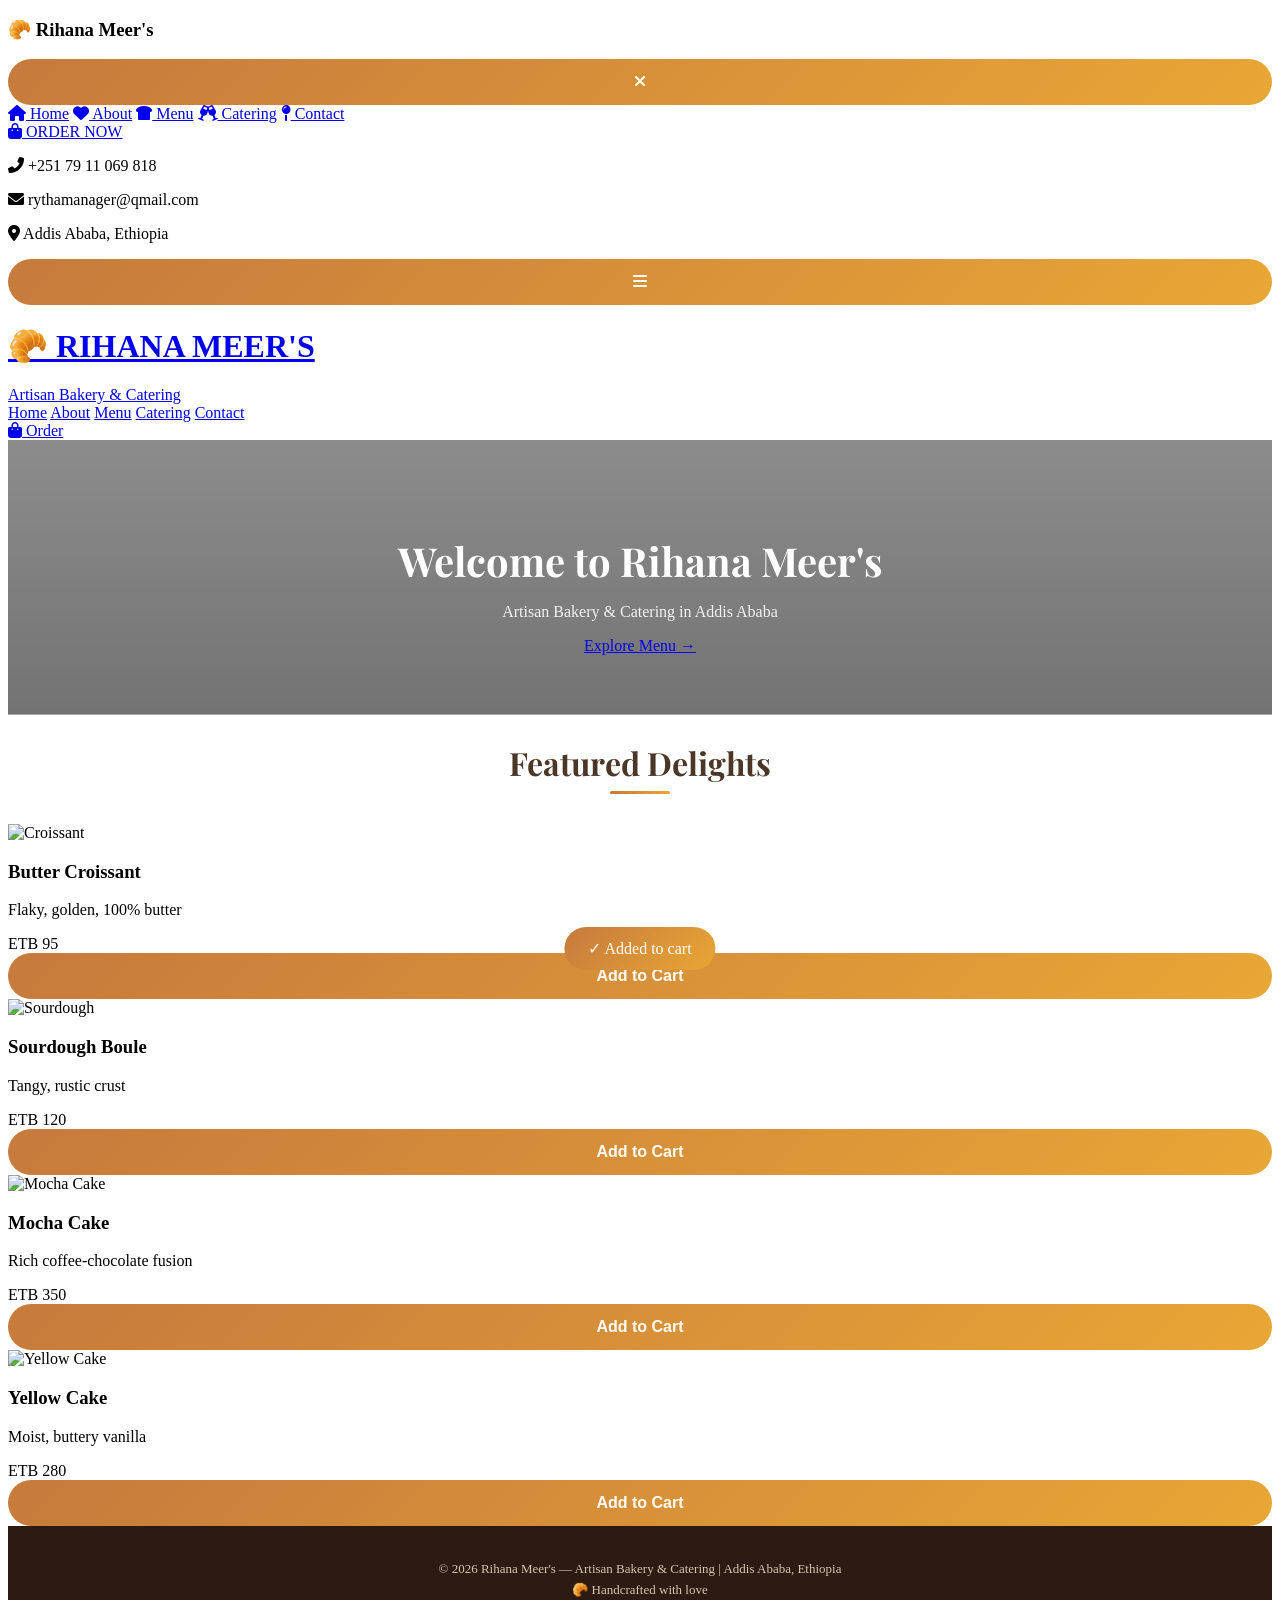
==== commit c7eff793: "Update index.html" ====
--- a/index.html
+++ b/index.html
@@ -3,23 +3,15 @@
 <head>
     <meta charset="UTF-8">
     <meta name="viewport" content="width=device-width, initial-scale=1.0, viewport-fit=cover">
-    <meta name="description" content="Rihana Meer's - Premium Artisan Bakery & Catering in Addis Ababa, Ethiopia. Fresh bread, pastries, cakes and catering services.">
-    <meta name="keywords" content="bakery Addis Ababa, artisan bread, catering Ethiopia, fresh pastries, Rihana Meer, Ethiopian bakery">
-    <meta name="author" content="Rihana Meer's Bakery">
+    <meta name="description" content="Rihana Meer's - Premium Artisan Bakery & Catering in Addis Ababa, Ethiopia">
     <meta name="theme-color" content="#FFF8F0">
-    <meta property="og:title" content="Rihana Meer's | Artisan Bakery & Catering">
-    <meta property="og:description" content="Premium quality baked goods in Addis Ababa, Ethiopia">
-    <meta property="og:type" content="website">
-    <meta name="twitter:card" content="summary_large_image">
-    <title>Rihana Meer's | Premium Artisan Bakery & Catering</title>
-    
+    <title>Home | Rihana Meer's Bakery</title>
     <link href="https://fonts.googleapis.com/css2?family=Inter:wght@300;400;500;600;700&family=Playfair+Display:wght@400;500;600;700&display=swap" rel="stylesheet">
     <link rel="stylesheet" href="https://cdnjs.cloudflare.com/ajax/libs/font-awesome/6.0.0-beta3/css/all.min.css">
     <link rel="stylesheet" href="css/style.css">
 </head>
 <body>
 
-<!-- Mobile Sidebar -->
 <div class="mobile-sidebar" id="mobileSidebar">
     <div class="sidebar-header">
         <h3>🥐 Rihana Meer's</h3>
@@ -32,7 +24,7 @@
         <a href="catering.html"><i class="fas fa-champagne-glasses"></i> Catering</a>
         <a href="contact.html"><i class="fas fa-map-pin"></i> Contact</a>
     </div>
-    <a href="order.html" class="sidebar-order-btn"><i class="fas fa-shopping-bag"></i> ORDER NOW <i class="fas fa-arrow-right"></i></a>
+    <a href="order.html" class="sidebar-order-btn"><i class="fas fa-shopping-bag"></i> ORDER NOW</a>
     <div class="sidebar-footer">
         <p><i class="fas fa-phone-alt"></i> +251 79 11 069 818</p>
         <p><i class="fas fa-envelope"></i> rythamanager@qmail.com</p>
@@ -41,13 +33,10 @@
 </div>
 <div class="sidebar-overlay" id="sidebarOverlay"></div>
 
-<!-- Header -->
 <header class="main-header">
     <div class="container">
         <button class="mobile-menu-btn" id="mobileMenuBtn"><i class="fas fa-bars"></i></button>
-        <div class="logo">
-            <a href="index.html"><h1>🥐 RIHANA MEER'S</h1><span>Artisan Bakery & Catering</span></a>
-        </div>
+        <div class="logo"><a href="index.html"><h1>🥐 RIHANA MEER'S</h1><span>Artisan Bakery & Catering</span></a></div>
         <nav class="desktop-nav">
             <a href="index.html" class="active">Home</a>
             <a href="about.html">About</a>
@@ -55,33 +44,43 @@
             <a href="catering.html">Catering</a>
             <a href="contact.html">Contact</a>
         </nav>
-        <a href="order.html" class="btn-order"><i class="fas fa-shopping-bag"></i> Order Now</a>
+        <a href="order.html" class="btn-order"><i class="fas fa-shopping-bag"></i> Order</a>
     </div>
 </header>
 
 <main>
-    <!-- Hero Section with Your Image -->
-    <section class="hero" style="background-image: linear-gradient(rgba(0,0,0,0.3), rgba(0,0,0,0.4)), url('https://raw.githubusercontent.com/developereth/Rihasbakehouse/main/images%20(4).jpeg');">
+    <section class="page-hero" style="background-image: linear-gradient(rgba(0,0,0,0.45), rgba(0,0,0,0.55)), url('https://raw.githubusercontent.com/developereth/Rihasbakehouse/e25556f86fa35220a0a562366f5642f49d7dc7b2/360_F_996648613_JeLaqLaREMrfl1DwqWluZPTdFZurAo3a.jpg'); background-size: cover; background-position: center;">
         <div class="container">
-            <h2>Artisan Breads,<br>Baked With Love ❤️</h2>
-            <p>Premium quality baked goods in the heart of Addis Ababa, Ethiopia</p>
-            <a href="menu.html" class="btn-primary">Explore Our Menu →</a>
+            <h1>Welcome to Rihana Meer's</h1>
+            <p>Artisan Bakery & Catering in Addis Ababa</p>
+            <a href="menu.html" class="hero-btn">Explore Menu →</a>
         </div>
     </section>
 
-    <!-- Featured Products with Your Images -->
     <section class="container">
-        <h2 class="section-title">🌸 Featured Delights</h2>
+        <h2 class="section-title">Featured Delights</h2>
         <div class="cards-grid">
             <div class="product-card">
-                <div class="card-image-wrapper">
-                    <img src="https://raw.githubusercontent.com/developereth/Rihasbakehouse/main/Mocha-Cake-Recipe-Card.jpg" class="card-image" alt="Mocha Cake">
-                    <div class="card-overlay">
-                        <button class="quick-view">Quick View</button>
-                    </div>
+                <img src="https://raw.githubusercontent.com/developereth/Rihasbakehouse/main/images%20(1).jpeg" class="card-image" alt="Croissant">
+                <div class="card-content">
+                    <h3>Butter Croissant</h3>
+                    <p>Flaky, golden, 100% butter</p>
+                    <div class="price">ETB 95</div>
+                    <button class="add-to-cart" data-item="Butter Croissant - 95 ETB">Add to Cart</button>
                 </div>
+            </div>
+            <div class="product-card">
+                <img src="https://raw.githubusercontent.com/developereth/Rihasbakehouse/main/download%20(1).jpeg" class="card-image" alt="Sourdough">
                 <div class="card-content">
-                    <i class="fas fa-mug-hot"></i>
+                    <h3>Sourdough Boule</h3>
+                    <p>Tangy, rustic crust</p>
+                    <div class="price">ETB 120</div>
+                    <button class="add-to-cart" data-item="Sourdough Boule - 120 ETB">Add to Cart</button>
+                </div>
+            </div>
+            <div class="product-card">
+                <img src="https://raw.githubusercontent.com/developereth/Rihasbakehouse/main/Mocha-Cake-Recipe-Card.jpg" class="card-image" alt="Mocha Cake">
+                <div class="card-content">
                     <h3>Mocha Cake</h3>
                     <p>Rich coffee-chocolate fusion</p>
                     <div class="price">ETB 350</div>
@@ -89,48 +88,12 @@
                 </div>
             </div>
             <div class="product-card">
-                <div class="card-image-wrapper">
-                    <img src="https://raw.githubusercontent.com/developereth/Rihasbakehouse/main/Yellow-Cake25-1.jpg" class="card-image" alt="Yellow Cake">
-                    <div class="card-overlay">
-                        <button class="quick-view">Quick View</button>
-                    </div>
-                </div>
+                <img src="https://raw.githubusercontent.com/developereth/Rihasbakehouse/main/Yellow-Cake25-1.jpg" class="card-image" alt="Yellow Cake">
                 <div class="card-content">
-                    <i class="fas fa-birthday-cake"></i>
-                    <h3>Classic Yellow Cake</h3>
-                    <p>Moist, buttery vanilla goodness</p>
+                    <h3>Yellow Cake</h3>
+                    <p>Moist, buttery vanilla</p>
                     <div class="price">ETB 280</div>
                     <button class="add-to-cart" data-item="Yellow Cake - 280 ETB">Add to Cart</button>
-                </div>
-            </div>
-            <div class="product-card">
-                <div class="card-image-wrapper">
-                    <img src="https://raw.githubusercontent.com/developereth/Rihasbakehouse/main/download.jpeg" class="card-image" alt="Croissant">
-                    <div class="card-overlay">
-                        <button class="quick-view">Quick View</button>
-                    </div>
-                </div>
-                <div class="card-content">
-                    <i class="fas fa-croissant"></i>
-                    <h3>Butter Croissant</h3>
-                    <p>Flaky, golden, 100% butter</p>
-                    <div class="price">ETB 95</div>
-                    <button class="add-to-cart" data-item="Butter Croissant - 95 ETB">Add to Cart</button>
-                </div>
-            </div>
-            <div class="product-card">
-                <div class="card-image-wrapper">
-                    <img src="https://raw.githubusercontent.com/developereth/Rihasbakehouse/main/download%20(1).jpeg" class="card-image" alt="Sourdough">
-                    <div class="card-overlay">
-                        <button class="quick-view">Quick View</button>
-                    </div>
-                </div>
-                <div class="card-content">
-                    <i class="fas fa-bread-loaf"></i>
-                    <h3>Sourdough Boule</h3>
-                    <p>Tangy, rustic crust</p>
-                    <div class="price">ETB 120</div>
-                    <button class="add-to-cart" data-item="Sourdough Boule - 120 ETB">Add to Cart</button>
                 </div>
             </div>
         </div>
@@ -139,32 +102,12 @@
 
 <footer>
     <div class="container">
-        <div class="footer-content">
-            <div class="footer-col">
-                <h3>🥐 Rihana Meer's</h3>
-                <p>Artisan Bakery & Catering<br>Addis Ababa, Ethiopia</p>
-            </div>
-            <div class="footer-col">
-                <h4>Quick Links</h4>
-                <a href="index.html">Home</a>
-                <a href="about.html">About</a>
-                <a href="menu.html">Menu</a>
-                <a href="catering.html">Catering</a>
-            </div>
-            <div class="footer-col">
-                <h4>Contact</h4>
-                <p><i class="fas fa-phone"></i> +251 79 11 069 818</p>
-                <p><i class="fas fa-envelope"></i> rythamanager@qmail.com</p>
-            </div>
-        </div>
-        <div class="footer-bottom">
-            <p>© 2026 Rihana Meer's — Artisan Bakery & Catering | Addis Ababa, Ethiopia</p>
-        </div>
+        <p>© 2026 Rihana Meer's — Artisan Bakery & Catering | Addis Ababa, Ethiopia</p>
+        <p>🥐 Handcrafted with love</p>
     </div>
 </footer>
 
 <div id="toastMsg" class="toast-msg">✓ Added to cart</div>
-
 <script src="js/main.js"></script>
 </body>
 </html>
--- a/css/style.css
+++ b/css/style.css
@@ -1,440 +1,247 @@
-/* ============================================
-   RIHANA MEER'S BAKERY - MODERN STYLESHEET
-   ============================================ */
-
-:root {
-    --cream-bg: #FFF8F0;
-    --warm-beige: #FDF3E7;
-    --card-white: #FFFFFF;
-    --accent-caramel: #C67A3D;
-    --accent-honey: #E8A735;
-    --accent-cinnamon: #B5651E;
-    --text-dark: #4A3728;
-    --text-muted: #8B7355;
-    --border-warm: #F0E4D4;
-    --shadow-sm: 0 4px 12px rgba(198, 122, 61, 0.08);
-    --shadow-md: 0 8px 24px rgba(198, 122, 61, 0.12);
-    --shadow-lg: 0 20px 40px rgba(198, 122, 61, 0.15);
-    --shadow-hover: 0 25px 45px rgba(198, 122, 61, 0.2);
-    --transition: all 0.4s cubic-bezier(0.25, 0.46, 0.45, 0.94);
-}
-
-* {
-    margin: 0;
-    padding: 0;
-    box-sizing: border-box;
-}
-
-body {
-    font-family: 'Inter', sans-serif;
-    background: linear-gradient(135deg, #FFF8F0 0%, #FDF3E7 100%);
-    color: var(--text-dark);
-    line-height: 1.5;
-    overflow-x: hidden;
-}
-
-.container {
-    max-width: 1280px;
-    margin: 0 auto;
-    padding: 0 24px;
-}
-
-/* ========== HERO SECTION WITH YOUR IMAGE ========== */
-.hero {
-    background-size: cover;
-    background-position: center;
-    background-repeat: no-repeat;
-    min-height: 500px;
-    display: flex;
-    align-items: center;
-    text-align: center;
-    position: relative;
-}
-
-.hero::before {
-    content: '';
-    position: absolute;
-    top: 0;
-    left: 0;
-    width: 100%;
-    height: 100%;
-    background: linear-gradient(135deg, rgba(0,0,0,0.3), rgba(0,0,0,0.5));
-}
-
-.hero .container {
-    position: relative;
-    z-index: 2;
-}
-
-.hero h2 {
-    font-size: 3.5rem;
-    color: white;
+/* ========== CONTACT PAGE - CLEAN & SIMPLE ========== */
+
+/* Hero Section */
+.page-hero {
+    background: linear-gradient(135deg, #C67A3D 0%, #E8A735 100%);
+    padding: 60px 0;
+    text-align: center;
+    color: white;
+}
+
+.page-hero h1 {
+    font-size: 2.5rem;
+    margin-bottom: 10px;
     font-family: 'Playfair Display', serif;
-    text-shadow: 2px 2px 4px rgba(0,0,0,0.3);
-}
-
-.hero p {
-    font-size: 1.2rem;
-    color: rgba(255,255,255,0.95);
-    margin: 20px 0;
-}
-
-/* ========== MODERN CARD WITH IMAGE OVERLAY ========== */
-.cards-grid {
+}
+
+.page-hero p {
+    font-size: 1rem;
+    opacity: 0.9;
+}
+
+/* Contact Cards */
+.contact-section {
+    padding: 60px 0;
+}
+
+.contact-cards {
     display: grid;
-    grid-template-columns: repeat(auto-fill, minmax(300px, 1fr));
-    gap: 30px;
-    margin: 50px 0;
-}
-
-.product-card {
-    background: var(--card-white);
-    border-radius: 24px;
-    overflow: hidden;
-    transition: var(--transition);
-    box-shadow: var(--shadow-md);
-    position: relative;
-}
-
-.product-card:hover {
-    transform: translateY(-12px);
-    box-shadow: var(--shadow-hover);
-}
-
-/* Image Wrapper with Overlay Effect */
-.card-image-wrapper {
-    position: relative;
-    overflow: hidden;
-    height: 250px;
-}
-
-.card-image {
-    width: 100%;
-    height: 100%;
-    object-fit: cover;
-    transition: transform 0.6s cubic-bezier(0.25, 0.46, 0.45, 0.94);
-}
-
-.product-card:hover .card-image {
-    transform: scale(1.1);
-}
-
-/* Image Overlay on Hover */
-.card-overlay {
-    position: absolute;
-    top: 0;
-    left: 0;
-    width: 100%;
-    height: 100%;
-    background: rgba(198, 122, 61, 0.85);
+    grid-template-columns: repeat(4, 1fr);
+    gap: 24px;
+}
+
+.contact-card {
+    background: white;
+    padding: 30px 20px;
+    text-align: center;
+    border-radius: 20px;
+    transition: transform 0.3s, box-shadow 0.3s;
+    box-shadow: 0 4px 12px rgba(0,0,0,0.05);
+    border: 1px solid #F0E4D4;
+}
+
+.contact-card:hover {
+    transform: translateY(-5px);
+    box-shadow: 0 8px 25px rgba(198,122,61,0.15);
+    border-color: #C67A3D;
+}
+
+.icon-circle {
+    width: 60px;
+    height: 60px;
+    background: linear-gradient(135deg, #C67A3D, #E8A735);
+    border-radius: 50%;
     display: flex;
     align-items: center;
     justify-content: center;
-    opacity: 0;
-    transition: var(--transition);
-}
-
-.product-card:hover .card-overlay {
-    opacity: 1;
-}
-
-.quick-view {
-    background: white;
-    color: var(--accent-caramel);
-    border: none;
-    padding: 12px 24px;
-    border-radius: 40px;
-    font-weight: 600;
-    cursor: pointer;
-    transform: translateY(20px);
-    transition: var(--transition);
-}
-
-.product-card:hover .quick-view {
-    transform: translateY(0);
-}
-
-/* Card Content */
-.card-content {
-    padding: 24px;
+    margin: 0 auto 16px;
+}
+
+.icon-circle i {
+    font-size: 24px;
+    color: white;
+}
+
+.contact-card h3 {
+    font-size: 1.2rem;
+    margin-bottom: 8px;
+    color: #4A3728;
+}
+
+.contact-card p {
+    color: #8B7355;
+    font-size: 0.9rem;
+    line-height: 1.5;
+}
+
+/* Social Media Section */
+.social-section {
+    padding: 40px 0 60px;
+    background: #FDF3E7;
+}
+
+.section-title {
+    text-align: center;
+    font-size: 2rem;
+    margin-bottom: 40px;
+    font-family: 'Playfair Display', serif;
+    color: #4A3728;
     position: relative;
-    background: white;
-}
-
-.card-content i {
-    font-size: 2.2rem;
-    color: var(--accent-caramel);
-    margin-bottom: 12px;
-    display: inline-block;
-    transition: var(--transition);
-}
-
-.product-card:hover .card-content i {
-    transform: scale(1.1) rotate(5deg);
-}
-
-.card-content h3 {
-    font-size: 1.3rem;
-    margin-bottom: 8px;
-    font-family: 'Playfair Display', serif;
-}
-
-.card-content p {
-    color: var(--text-muted);
-    font-size: 0.9rem;
-}
-
-.price {
-    color: var(--accent-caramel);
-    font-weight: 700;
-    font-size: 1.3rem;
-    margin: 12px 0;
-}
-
-/* Add to Cart Button Animation */
-.add-to-cart {
-    background: linear-gradient(135deg, var(--accent-caramel), var(--accent-honey));
-    width: 100%;
-    padding: 12px;
-    border: none;
-    border-radius: 40px;
-    color: white;
-    font-weight: 600;
-    cursor: pointer;
-    transition: var(--transition);
-    position: relative;
-    overflow: hidden;
-}
-
-.add-to-cart::before {
-    content: '';
-    position: absolute;
-    top: 50%;
-    left: 50%;
-    width: 0;
-    height: 0;
-    background: rgba(255,255,255,0.3);
-    border-radius: 50%;
-    transform: translate(-50%, -50%);
-    transition: width 0.6s, height 0.6s;
-}
-
-.add-to-cart:hover::before {
-    width: 300px;
-    height: 300px;
-}
-
-.add-to-cart:hover {
-    transform: translateY(-3px);
-    background: var(--accent-cinnamon);
-}
-
-/* ========== SECTION TITLE ========== */
-.section-title {
-    font-size: 2.2rem;
-    margin: 40px 0 20px;
-    position: relative;
-    display: inline-block;
-    font-family: 'Playfair Display', serif;
 }
 
 .section-title::after {
     content: '';
     position: absolute;
     bottom: -10px;
-    left: 0;
-    width: 60%;
+    left: 50%;
+    transform: translateX(-50%);
+    width: 60px;
     height: 3px;
-    background: linear-gradient(90deg, var(--accent-caramel), var(--accent-honey));
+    background: linear-gradient(90deg, #C67A3D, #E8A735);
     border-radius: 3px;
 }
 
-/* ========== HEADER ========== */
-.main-header {
-    background: rgba(255, 248, 240, 0.95);
-    backdrop-filter: blur(12px);
-    position: sticky;
-    top: 0;
-    z-index: 100;
-    border-bottom: 1px solid var(--border-warm);
-}
-
-.main-header .container {
+.social-icons {
     display: flex;
-    justify-content: space-between;
-    align-items: center;
-    padding: 16px 24px;
-}
-
-.logo h1 {
-    font-size: 1.3rem;
-    color: var(--accent-caramel);
-    font-family: 'Playfair Display', serif;
-}
-
-.logo span {
-    font-size: 0.7rem;
-    color: var(--accent-honey);
-}
-
-.desktop-nav {
-    display: flex;
-    gap: 2rem;
-}
-
-.desktop-nav a {
-    text-decoration: none;
-    color: var(--text-dark);
-    font-weight: 500;
-    transition: var(--transition);
-}
-
-.desktop-nav a:hover,
-.desktop-nav a.active {
-    color: var(--accent-caramel);
-}
-
-.btn-order {
-    background: linear-gradient(135deg, var(--accent-caramel), var(--accent-honey));
-    color: white;
-    padding: 8px 20px;
-    border-radius: 40px;
-    text-decoration: none;
-    font-weight: 600;
-}
-
-/* ========== MOBILE SIDEBAR ========== */
-.mobile-menu-btn {
-    display: none;
-    background: none;
-    border: none;
-    font-size: 1.5rem;
-    color: var(--accent-caramel);
-    cursor: pointer;
-}
-
-@media (max-width: 768px) {
-    .desktop-nav, .btn-order {
-        display: none;
-    }
-    .mobile-menu-btn {
-        display: block;
-    }
-    .hero h2 {
-        font-size: 2rem;
-    }
-    .cards-grid {
-        grid-template-columns: 1fr;
-    }
-}
-
-/* Sidebar Styles */
-.mobile-sidebar {
-    position: fixed;
-    top: 0;
-    left: 0;
-    width: 280px;
-    height: 100%;
-    background: white;
-    z-index: 1000;
-    transform: translateX(-100%);
-    transition: transform 0.3s ease;
-    box-shadow: 2px 0 20px rgba(0,0,0,0.1);
-}
-
-.mobile-sidebar.open {
-    transform: translateX(0);
-}
-
-.sidebar-header {
-    padding: 24px;
-    border-bottom: 1px solid var(--border-warm);
-    display: flex;
-    justify-content: space-between;
-}
-
-.sidebar-nav {
-    padding: 24px;
+    justify-content: center;
+    flex-wrap: wrap;
+    gap: 30px;
+}
+
+.social-icon {
     display: flex;
     flex-direction: column;
-    gap: 16px;
-}
-
-.sidebar-nav a {
+    align-items: center;
+    gap: 8px;
     text-decoration: none;
-    color: var(--text-dark);
+    transition: transform 0.3s;
+}
+
+.social-icon:hover {
+    transform: translateY(-5px);
+}
+
+.social-icon i {
+    width: 55px;
+    height: 55px;
+    border-radius: 50%;
     display: flex;
     align-items: center;
-    gap: 12px;
-}
-
-.sidebar-order-btn {
-    display: block;
-    margin: 20px;
-    background: var(--accent-caramel);
-    color: white;
-    text-decoration: none;
-    padding: 14px;
-    text-align: center;
+    justify-content: center;
+    font-size: 26px;
+    color: white;
+    transition: all 0.3s;
+}
+
+.social-icon span {
+    font-size: 12px;
+    color: #8B7355;
+    font-weight: 500;
+}
+
+/* Brand Colors */
+.social-icon.facebook i { background: #1877F2; }
+.social-icon.instagram i { background: linear-gradient(45deg, #f09433, #d62976); }
+.social-icon.telegram i { background: #0088cc; }
+.social-icon.twitter i { background: #1DA1F2; }
+.social-icon.whatsapp i { background: #25D366; }
+.social-icon.tiktok i { background: #000000; }
+
+/* Map Section */
+.map-section {
+    padding: 60px 0;
+}
+
+#map {
+    height: 350px;
+    width: 100%;
+    border-radius: 20px;
+    box-shadow: 0 4px 20px rgba(0,0,0,0.1);
+    z-index: 1;
+}
+
+/* Form Section */
+.form-section {
+    padding: 0 0 80px;
+}
+
+.form-box {
+    max-width: 700px;
+    margin: 0 auto;
+    background: white;
+    padding: 40px;
+    border-radius: 24px;
+    box-shadow: 0 4px 20px rgba(0,0,0,0.08);
+    border: 1px solid #F0E4D4;
+}
+
+.form-box h2 {
+    text-align: center;
+    font-size: 1.8rem;
+    margin-bottom: 30px;
+    color: #4A3728;
+    font-family: 'Playfair Display', serif;
+}
+
+.form-row {
+    display: grid;
+    grid-template-columns: 1fr 1fr;
+    gap: 20px;
+    margin-bottom: 20px;
+}
+
+input, textarea {
+    width: 100%;
+    padding: 14px 16px;
+    border: 1px solid #F0E4D4;
+    border-radius: 12px;
+    font-family: 'Inter', sans-serif;
+    font-size: 14px;
+    transition: all 0.3s;
+    background: #FFFBF5;
+}
+
+input:focus, textarea:focus {
+    outline: none;
+    border-color: #C67A3D;
+    box-shadow: 0 0 0 3px rgba(198,122,61,0.1);
+}
+
+textarea {
+    resize: vertical;
+    margin-bottom: 20px;
+}
+
+button {
+    background: linear-gradient(135deg, #C67A3D, #E8A735);
+    color: white;
+    border: none;
+    padding: 14px 30px;
     border-radius: 40px;
+    font-size: 16px;
     font-weight: 600;
-}
-
-.sidebar-footer {
-    padding: 24px;
-    border-top: 1px solid var(--border-warm);
-    font-size: 0.8rem;
-}
-
-.sidebar-overlay {
-    position: fixed;
-    top: 0;
-    left: 0;
+    cursor: pointer;
     width: 100%;
-    height: 100%;
-    background: rgba(0,0,0,0.5);
-    z-index: 999;
-    opacity: 0;
-    visibility: hidden;
     transition: all 0.3s;
 }
 
-.sidebar-overlay.active {
-    opacity: 1;
-    visibility: visible;
+button:hover {
+    transform: translateY(-2px);
+    box-shadow: 0 5px 15px rgba(198,122,61,0.3);
 }
 
 /* Footer */
 footer {
     background: #2D1B12;
     color: #D4C4B0;
-    padding: 48px 0 24px;
-    margin-top: 60px;
-}
-
-.footer-content {
-    display: grid;
-    grid-template-columns: repeat(auto-fit, minmax(200px, 1fr));
-    gap: 40px;
-    margin-bottom: 40px;
-}
-
-.footer-col h3, .footer-col h4 {
-    color: var(--accent-honey);
-    margin-bottom: 16px;
-}
-
-.footer-col a {
-    display: block;
-    color: #D4C4B0;
-    text-decoration: none;
-    margin-bottom: 8px;
-}
-
-.footer-bottom {
-    text-align: center;
-    padding-top: 24px;
-    border-top: 1px solid rgba(255,255,255,0.1);
+    text-align: center;
+    padding: 30px;
+    margin-top: 0;
+}
+
+footer p {
+    font-size: 13px;
+    margin: 5px 0;
 }
 
 /* Toast */
@@ -443,14 +250,55 @@
     bottom: 30px;
     left: 50%;
     transform: translateX(-50%) translateY(100px);
-    background: linear-gradient(135deg, var(--accent-caramel), var(--accent-honey));
+    background: linear-gradient(135deg, #C67A3D, #E8A735);
     color: white;
     padding: 12px 24px;
     border-radius: 50px;
     z-index: 2000;
-    transition: transform 0.3s ease;
+    transition: transform 0.3s;
+    font-weight: 500;
 }
 
 .toast-msg.show {
     transform: translateX(-50%) translateY(0);
 }
+
+/* Responsive */
+@media (max-width: 900px) {
+    .contact-cards {
+        grid-template-columns: repeat(2, 1fr);
+    }
+}
+
+@media (max-width: 600px) {
+    .contact-cards {
+        grid-template-columns: 1fr;
+    }
+    
+    .form-row {
+        grid-template-columns: 1fr;
+        gap: 0;
+    }
+    
+    .social-icons {
+        gap: 20px;
+    }
+    
+    .social-icon i {
+        width: 45px;
+        height: 45px;
+        font-size: 20px;
+    }
+    
+    .page-hero {
+        padding: 40px 0;
+    }
+    
+    .page-hero h1 {
+        font-size: 1.8rem;
+    }
+    
+    .form-box {
+        padding: 24px;
+    }
+}
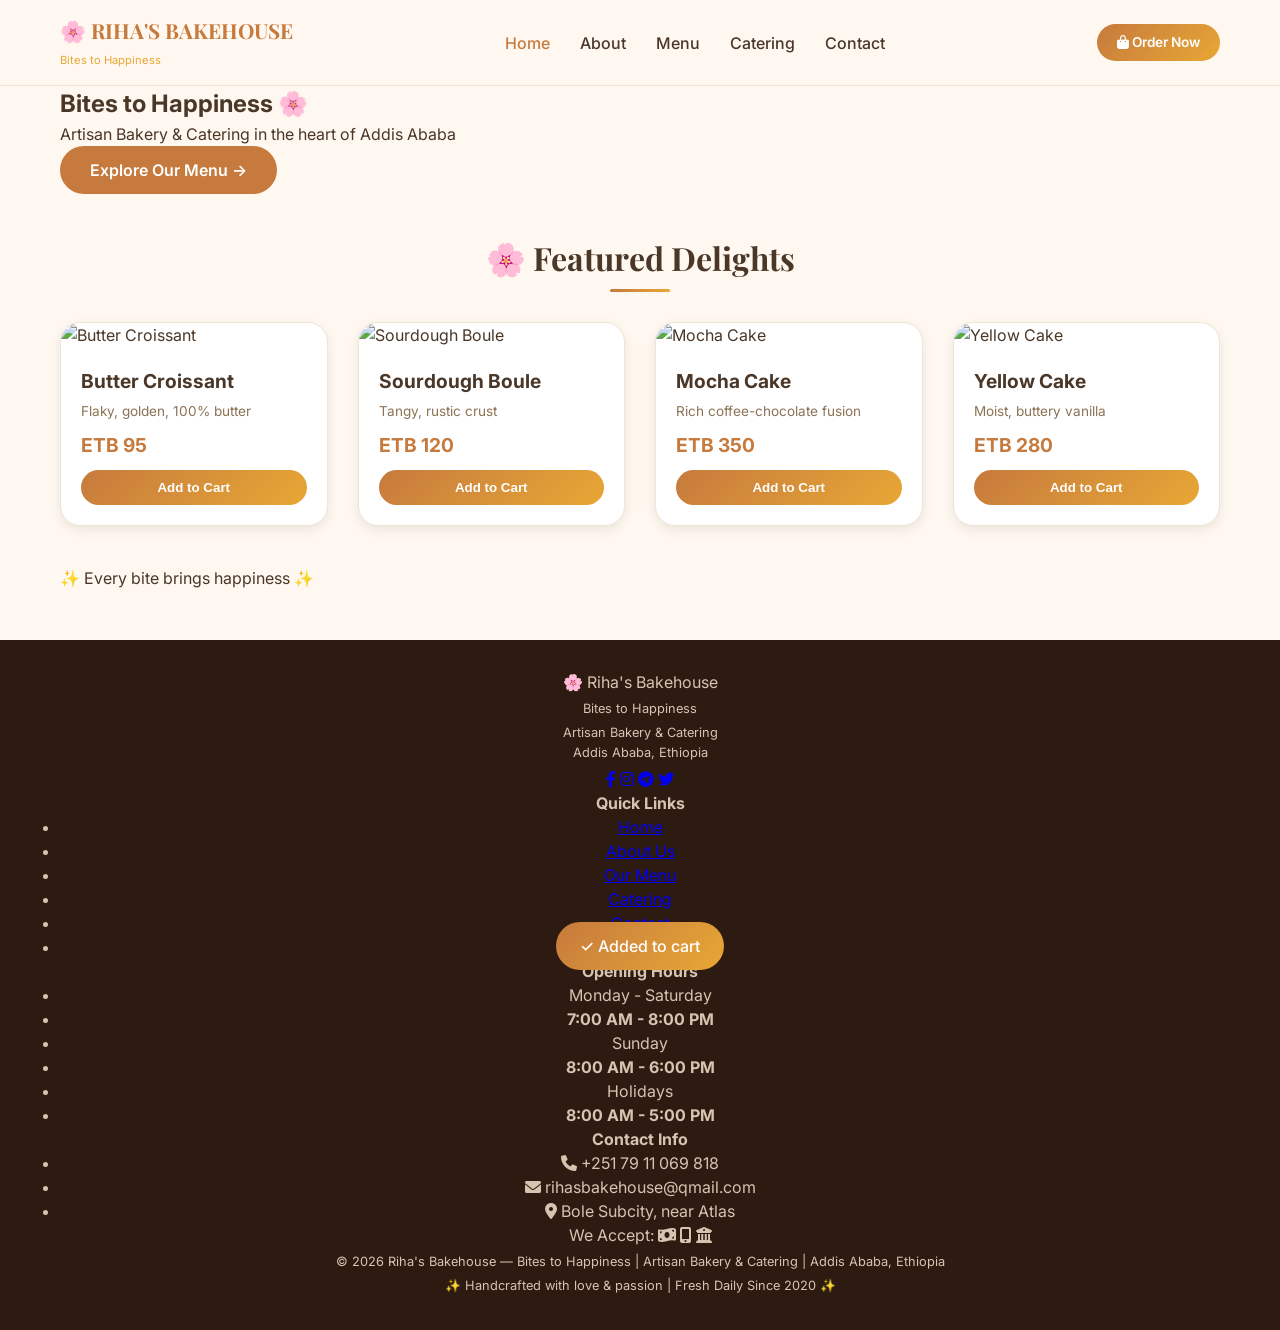
==== commit fe1c12c3: "Update index.html" ====
--- a/index.html
+++ b/index.html
@@ -3,18 +3,19 @@
 <head>
     <meta charset="UTF-8">
     <meta name="viewport" content="width=device-width, initial-scale=1.0, viewport-fit=cover">
-    <meta name="description" content="Rihana Meer's - Premium Artisan Bakery & Catering in Addis Ababa, Ethiopia">
-    <meta name="theme-color" content="#FFF8F0">
-    <title>Home | Rihana Meer's Bakery</title>
+    <meta name="description" content="Riha's Bakehouse - Bites to Happiness. Premium Artisan Bakery & Catering in Addis Ababa, Ethiopia">
+    <meta name="theme-color" content="#FFF5F7">
+    <title>Riha's Bakehouse | Bites to Happiness | Artisan Bakery & Catering</title>
     <link href="https://fonts.googleapis.com/css2?family=Inter:wght@300;400;500;600;700&family=Playfair+Display:wght@400;500;600;700&display=swap" rel="stylesheet">
     <link rel="stylesheet" href="https://cdnjs.cloudflare.com/ajax/libs/font-awesome/6.0.0-beta3/css/all.min.css">
     <link rel="stylesheet" href="css/style.css">
 </head>
 <body>
 
+<!-- Mobile Sidebar -->
 <div class="mobile-sidebar" id="mobileSidebar">
     <div class="sidebar-header">
-        <h3>🥐 Rihana Meer's</h3>
+        <h3>🌸 Riha's Bakehouse</h3>
         <button class="close-sidebar" id="closeSidebarBtn"><i class="fas fa-times"></i></button>
     </div>
     <div class="sidebar-nav">
@@ -27,16 +28,22 @@
     <a href="order.html" class="sidebar-order-btn"><i class="fas fa-shopping-bag"></i> ORDER NOW</a>
     <div class="sidebar-footer">
         <p><i class="fas fa-phone-alt"></i> +251 79 11 069 818</p>
-        <p><i class="fas fa-envelope"></i> rythamanager@qmail.com</p>
+        <p><i class="fas fa-envelope"></i> rihasbakehouse@qmail.com</p>
         <p><i class="fas fa-location-dot"></i> Addis Ababa, Ethiopia</p>
     </div>
 </div>
 <div class="sidebar-overlay" id="sidebarOverlay"></div>
 
+<!-- Header -->
 <header class="main-header">
     <div class="container">
         <button class="mobile-menu-btn" id="mobileMenuBtn"><i class="fas fa-bars"></i></button>
-        <div class="logo"><a href="index.html"><h1>🥐 RIHANA MEER'S</h1><span>Artisan Bakery & Catering</span></a></div>
+        <div class="logo">
+            <a href="index.html">
+                <h1>🌸 RIHA'S BAKEHOUSE</h1>
+                <span>Bites to Happiness</span>
+            </a>
+        </div>
         <nav class="desktop-nav">
             <a href="index.html" class="active">Home</a>
             <a href="about.html">About</a>
@@ -44,24 +51,29 @@
             <a href="catering.html">Catering</a>
             <a href="contact.html">Contact</a>
         </nav>
-        <a href="order.html" class="btn-order"><i class="fas fa-shopping-bag"></i> Order</a>
+        <a href="order.html" class="btn-order"><i class="fas fa-shopping-bag"></i> Order Now</a>
     </div>
 </header>
 
+<!-- Main Content -->
 <main>
-    <section class="page-hero" style="background-image: linear-gradient(rgba(0,0,0,0.45), rgba(0,0,0,0.55)), url('https://raw.githubusercontent.com/developereth/Rihasbakehouse/e25556f86fa35220a0a562366f5642f49d7dc7b2/360_F_996648613_JeLaqLaREMrfl1DwqWluZPTdFZurAo3a.jpg'); background-size: cover; background-position: center;">
-        <div class="container">
-            <h1>Welcome to Rihana Meer's</h1>
-            <p>Artisan Bakery & Catering in Addis Ababa</p>
-            <a href="menu.html" class="hero-btn">Explore Menu →</a>
+    <!-- Hero Section -->
+    <section class="hero">
+        <div class="hero-bg" style="background-image: url('https://raw.githubusercontent.com/developereth/Rihasbakehouse/e25556f86fa35220a0a562366f5642f49d7dc7b2/360_F_996648613_JeLaqLaREMrfl1DwqWluZPTdFZurAo3a.jpg');"></div>
+        <div class="hero-overlay-light"></div>
+        <div class="container hero-content">
+            <h1>Bites to Happiness <span>🌸</span></h1>
+            <p>Artisan Bakery & Catering in the heart of Addis Ababa</p>
+            <a href="menu.html" class="hero-btn">Explore Our Menu →</a>
         </div>
     </section>
 
+    <!-- Featured Products -->
     <section class="container">
-        <h2 class="section-title">Featured Delights</h2>
+        <h2 class="section-title">🌸 Featured Delights</h2>
         <div class="cards-grid">
             <div class="product-card">
-                <img src="https://raw.githubusercontent.com/developereth/Rihasbakehouse/main/images%20(1).jpeg" class="card-image" alt="Croissant">
+                <img src="https://raw.githubusercontent.com/developereth/Rihasbakehouse/main/images%20(1).jpeg" class="card-image" alt="Butter Croissant">
                 <div class="card-content">
                     <h3>Butter Croissant</h3>
                     <p>Flaky, golden, 100% butter</p>
@@ -70,7 +82,7 @@
                 </div>
             </div>
             <div class="product-card">
-                <img src="https://raw.githubusercontent.com/developereth/Rihasbakehouse/main/download%20(1).jpeg" class="card-image" alt="Sourdough">
+                <img src="https://raw.githubusercontent.com/developereth/Rihasbakehouse/main/download%20(1).jpeg" class="card-image" alt="Sourdough Boule">
                 <div class="card-content">
                     <h3>Sourdough Boule</h3>
                     <p>Tangy, rustic crust</p>
@@ -98,12 +110,71 @@
             </div>
         </div>
     </section>
+
+    <!-- Tagline Banner -->
+    <section class="tagline-banner">
+        <div class="container">
+            <p>✨ Every bite brings happiness ✨</p>
+        </div>
+    </section>
 </main>
 
-<footer>
+<!-- Professional Footer -->
+<footer class="main-footer">
     <div class="container">
-        <p>© 2026 Rihana Meer's — Artisan Bakery & Catering | Addis Ababa, Ethiopia</p>
-        <p>🥐 Handcrafted with love</p>
+        <div class="footer-grid">
+            <div class="footer-col">
+                <div class="footer-logo">🌸 Riha's Bakehouse</div>
+                <p class="tagline">Bites to Happiness</p>
+                <p>Artisan Bakery & Catering<br>Addis Ababa, Ethiopia</p>
+                <div class="social-links">
+                    <a href="#"><i class="fab fa-facebook-f"></i></a>
+                    <a href="#"><i class="fab fa-instagram"></i></a>
+                    <a href="#"><i class="fab fa-telegram-plane"></i></a>
+                    <a href="#"><i class="fab fa-twitter"></i></a>
+                </div>
+            </div>
+            <div class="footer-col">
+                <h4>Quick Links</h4>
+                <ul>
+                    <li><a href="index.html">Home</a></li>
+                    <li><a href="about.html">About Us</a></li>
+                    <li><a href="menu.html">Our Menu</a></li>
+                    <li><a href="catering.html">Catering</a></li>
+                    <li><a href="contact.html">Contact</a></li>
+                    <li><a href="order.html">Order Online</a></li>
+                </ul>
+            </div>
+            <div class="footer-col">
+                <h4>Opening Hours</h4>
+                <ul class="hours">
+                    <li>Monday - Saturday</li>
+                    <li><strong>7:00 AM - 8:00 PM</strong></li>
+                    <li>Sunday</li>
+                    <li><strong>8:00 AM - 6:00 PM</strong></li>
+                    <li>Holidays</li>
+                    <li><strong>8:00 AM - 5:00 PM</strong></li>
+                </ul>
+            </div>
+            <div class="footer-col">
+                <h4>Contact Info</h4>
+                <ul class="contact-info">
+                    <li><i class="fas fa-phone"></i> +251 79 11 069 818</li>
+                    <li><i class="fas fa-envelope"></i> rihasbakehouse@qmail.com</li>
+                    <li><i class="fas fa-map-marker-alt"></i> Bole Subcity, near Atlas</li>
+                </ul>
+                <div class="payment-badge">
+                    <span>We Accept:</span>
+                    <i class="fas fa-money-bill-wave"></i>
+                    <i class="fas fa-mobile-alt"></i>
+                    <i class="fas fa-university"></i>
+                </div>
+            </div>
+        </div>
+        <div class="footer-bottom">
+            <p>&copy; 2026 Riha's Bakehouse — Bites to Happiness | Artisan Bakery & Catering | Addis Ababa, Ethiopia</p>
+            <p class="footer-heart">✨ Handcrafted with love & passion | Fresh Daily Since 2020 ✨</p>
+        </div>
     </div>
 </footer>
 
--- a/css/style.css
+++ b/css/style.css
@@ -1,304 +1,178 @@
-/* ========== CONTACT PAGE - CLEAN & SIMPLE ========== */
+/* ========== RIHANA MEER'S BAKERY - COMPLETE STYLES ========== */
 
-/* Hero Section */
-.page-hero {
-    background: linear-gradient(135deg, #C67A3D 0%, #E8A735 100%);
-    padding: 60px 0;
-    text-align: center;
-    color: white;
+:root {
+    --cream-bg: #FFF8F0;
+    --card-white: #FFFFFF;
+    --accent-caramel: #C67A3D;
+    --accent-honey: #E8A735;
+    --text-dark: #4A3728;
+    --text-muted: #8B7355;
+    --border-warm: #F0E4D4;
+    --shadow: 0 4px 12px rgba(0,0,0,0.08);
+    --shadow-hover: 0 8px 25px rgba(198,122,61,0.15);
+    --transition: all 0.3s ease;
 }
 
-.page-hero h1 {
-    font-size: 2.5rem;
-    margin-bottom: 10px;
-    font-family: 'Playfair Display', serif;
-}
+* { margin: 0; padding: 0; box-sizing: border-box; }
 
-.page-hero p {
-    font-size: 1rem;
-    opacity: 0.9;
-}
-
-/* Contact Cards */
-.contact-section {
-    padding: 60px 0;
-}
-
-.contact-cards {
-    display: grid;
-    grid-template-columns: repeat(4, 1fr);
-    gap: 24px;
-}
-
-.contact-card {
-    background: white;
-    padding: 30px 20px;
-    text-align: center;
-    border-radius: 20px;
-    transition: transform 0.3s, box-shadow 0.3s;
-    box-shadow: 0 4px 12px rgba(0,0,0,0.05);
-    border: 1px solid #F0E4D4;
-}
-
-.contact-card:hover {
-    transform: translateY(-5px);
-    box-shadow: 0 8px 25px rgba(198,122,61,0.15);
-    border-color: #C67A3D;
-}
-
-.icon-circle {
-    width: 60px;
-    height: 60px;
-    background: linear-gradient(135deg, #C67A3D, #E8A735);
-    border-radius: 50%;
-    display: flex;
-    align-items: center;
-    justify-content: center;
-    margin: 0 auto 16px;
-}
-
-.icon-circle i {
-    font-size: 24px;
-    color: white;
-}
-
-.contact-card h3 {
-    font-size: 1.2rem;
-    margin-bottom: 8px;
-    color: #4A3728;
-}
-
-.contact-card p {
-    color: #8B7355;
-    font-size: 0.9rem;
+body {
+    font-family: 'Inter', sans-serif;
+    background: var(--cream-bg);
+    color: var(--text-dark);
     line-height: 1.5;
 }
 
-/* Social Media Section */
-.social-section {
-    padding: 40px 0 60px;
-    background: #FDF3E7;
+.container { max-width: 1200px; margin: 0 auto; padding: 0 20px; }
+
+/* Header */
+.main-header {
+    background: rgba(255,248,240,0.95);
+    backdrop-filter: blur(10px);
+    position: sticky;
+    top: 0;
+    z-index: 100;
+    border-bottom: 1px solid var(--border-warm);
 }
+.main-header .container { display: flex; justify-content: space-between; align-items: center; padding: 15px 20px; }
+.logo a { text-decoration: none; }
+.logo h1 { font-size: 1.3rem; color: var(--accent-caramel); font-family: 'Playfair Display', serif; }
+.logo span { font-size: 0.7rem; color: var(--accent-honey); }
+.desktop-nav { display: flex; gap: 30px; }
+.desktop-nav a { text-decoration: none; color: var(--text-dark); font-weight: 500; transition: var(--transition); }
+.desktop-nav a:hover, .desktop-nav a.active { color: var(--accent-caramel); }
+.btn-order { background: linear-gradient(135deg, var(--accent-caramel), var(--accent-honey)); color: white; padding: 8px 20px; border-radius: 40px; text-decoration: none; font-weight: 600; font-size: 0.85rem; transition: var(--transition); }
+.btn-order:hover { transform: scale(0.96); }
 
-.section-title {
-    text-align: center;
-    font-size: 2rem;
-    margin-bottom: 40px;
-    font-family: 'Playfair Display', serif;
-    color: #4A3728;
-    position: relative;
-}
+/* Mobile Sidebar */
+.mobile-menu-btn { display: none; background: none; border: none; font-size: 1.5rem; color: var(--accent-caramel); cursor: pointer; }
+.sidebar-overlay { position: fixed; top: 0; left: 0; width: 100%; height: 100%; background: rgba(0,0,0,0.5); z-index: 998; opacity: 0; visibility: hidden; transition: 0.3s; }
+.sidebar-overlay.active { opacity: 1; visibility: visible; }
+.mobile-sidebar { position: fixed; top: 0; left: 0; width: 280px; height: 100%; background: white; z-index: 999; transform: translateX(-100%); transition: transform 0.3s ease; border-right: 1px solid var(--border-warm); display: flex; flex-direction: column; }
+.mobile-sidebar.open { transform: translateX(0); }
+.sidebar-header { padding: 24px 20px; border-bottom: 1px solid var(--border-warm); display: flex; justify-content: space-between; align-items: center; }
+.sidebar-header h3 { color: var(--accent-caramel); font-family: 'Playfair Display', serif; }
+.close-sidebar { background: none; border: none; font-size: 1.2rem; cursor: pointer; }
+.sidebar-nav { flex: 1; padding: 20px; display: flex; flex-direction: column; gap: 10px; }
+.sidebar-nav a { text-decoration: none; color: var(--text-dark); padding: 12px; display: flex; align-items: center; gap: 12px; border-radius: 12px; transition: var(--transition); }
+.sidebar-nav a i { width: 24px; color: var(--accent-caramel); }
+.sidebar-nav a:hover, .sidebar-nav a.active { background: rgba(198,122,61,0.1); color: var(--accent-caramel); }
+.sidebar-order-btn { margin: 20px; background: linear-gradient(135deg, var(--accent-caramel), var(--accent-honey)); color: white; text-decoration: none; padding: 14px; text-align: center; border-radius: 40px; font-weight: 600; }
+.sidebar-footer { padding: 20px; border-top: 1px solid var(--border-warm); font-size: 0.7rem; color: var(--text-muted); line-height: 1.8; }
+.sidebar-footer i { width: 24px; color: var(--accent-caramel); }
 
-.section-title::after {
-    content: '';
-    position: absolute;
-    bottom: -10px;
-    left: 50%;
-    transform: translateX(-50%);
-    width: 60px;
-    height: 3px;
-    background: linear-gradient(90deg, #C67A3D, #E8A735);
-    border-radius: 3px;
-}
+/* Hero */
+.page-hero { padding: 80px 0; text-align: center; color: white; background-size: cover; background-position: center; }
+.page-hero h1 { font-size: 3rem; margin-bottom: 10px; font-family: 'Playfair Display', serif; }
+.page-hero p { font-size: 1.2rem; margin-bottom: 20px; }
+.hero-btn { background: var(--accent-caramel); color: white; padding: 12px 30px; border-radius: 40px; text-decoration: none; font-weight: 600; display: inline-block; transition: var(--transition); }
+.hero-btn:hover { background: var(--accent-cinnamon); transform: translateY(-2px); }
 
-.social-icons {
-    display: flex;
-    justify-content: center;
-    flex-wrap: wrap;
-    gap: 30px;
-}
+/* Section Title */
+.section-title { text-align: center; font-size: 2rem; margin: 40px 0 30px; font-family: 'Playfair Display', serif; position: relative; }
+.section-title::after { content: ''; position: absolute; bottom: -10px; left: 50%; transform: translateX(-50%); width: 60px; height: 3px; background: linear-gradient(90deg, var(--accent-caramel), var(--accent-honey)); border-radius: 3px; }
 
-.social-icon {
-    display: flex;
-    flex-direction: column;
-    align-items: center;
-    gap: 8px;
-    text-decoration: none;
-    transition: transform 0.3s;
-}
+/* Cards */
+.cards-grid { display: grid; grid-template-columns: repeat(auto-fill, minmax(260px, 1fr)); gap: 30px; margin: 40px 0; }
+.product-card { background: var(--card-white); border-radius: 20px; overflow: hidden; transition: var(--transition); box-shadow: var(--shadow); border: 1px solid var(--border-warm); }
+.product-card:hover { transform: translateY(-5px); box-shadow: var(--shadow-hover); border-color: var(--accent-caramel); }
+.card-image { width: 100%; height: 180px; object-fit: cover; }
+.card-content { padding: 20px; }
+.card-content h3 { font-size: 1.2rem; margin-bottom: 5px; }
+.card-content p { color: var(--text-muted); font-size: 0.85rem; }
+.price { color: var(--accent-caramel); font-weight: 700; font-size: 1.2rem; margin: 10px 0; }
+.add-to-cart, .catering-inquiry { background: linear-gradient(135deg, var(--accent-caramel), var(--accent-honey)); color: white; border: none; padding: 10px; width: 100%; border-radius: 40px; font-weight: 600; cursor: pointer; transition: var(--transition); }
+.add-to-cart:hover, .catering-inquiry:hover { transform: translateY(-2px); }
 
-.social-icon:hover {
-    transform: translateY(-5px);
-}
+/* About Page */
+.about-section { padding: 60px 0; }
+.about-content { display: grid; grid-template-columns: 1fr 1fr; gap: 50px; align-items: start; }
+.about-text h2 { font-size: 2rem; color: var(--accent-caramel); margin-bottom: 20px; }
+.about-text p { margin-bottom: 20px; color: var(--text-muted); line-height: 1.6; }
+.stats { display: flex; gap: 30px; margin-top: 30px; }
+.stat { text-align: center; }
+.stat .num { font-size: 2rem; font-weight: 700; color: var(--accent-caramel); display: block; }
+.about-values h3 { font-size: 1.5rem; margin-bottom: 20px; color: var(--accent-caramel); }
+.about-values ul { list-style: none; }
+.about-values li { padding: 10px 0; display: flex; align-items: center; gap: 10px; }
+.about-values li i { color: var(--accent-honey); width: 24px; }
+.baker-note { padding: 40px 0; }
+.note-card { background: white; padding: 40px; border-radius: 24px; text-align: center; box-shadow: var(--shadow); border: 1px solid var(--border-warm); }
+.note-card i { font-size: 2rem; color: var(--accent-caramel); opacity: 0.5; margin-bottom: 15px; display: block; }
+.note-card p { font-size: 1.2rem; font-style: italic; margin-bottom: 15px; }
+.note-card span { color: var(--text-muted); }
 
-.social-icon i {
-    width: 55px;
-    height: 55px;
-    border-radius: 50%;
-    display: flex;
-    align-items: center;
-    justify-content: center;
-    font-size: 26px;
-    color: white;
-    transition: all 0.3s;
-}
+/* Contact Page */
+.contact-cards { display: grid; grid-template-columns: repeat(4, 1fr); gap: 25px; margin: 40px 0; }
+.contact-card { background: white; padding: 30px 20px; text-align: center; border-radius: 20px; transition: var(--transition); border: 1px solid var(--border-warm); }
+.contact-card:hover { transform: translateY(-5px); box-shadow: var(--shadow-hover); }
+.icon-circle { width: 60px; height: 60px; background: linear-gradient(135deg, var(--accent-caramel), var(--accent-honey)); border-radius: 50%; display: flex; align-items: center; justify-content: center; margin: 0 auto 15px; }
+.icon-circle i { font-size: 24px; color: white; }
+.contact-card h3 { margin-bottom: 8px; }
+.contact-card p { color: var(--text-muted); font-size: 0.9rem; }
+.social-icons { display: flex; justify-content: center; gap: 20px; margin: 40px 0; }
+.social-icon { width: 45px; height: 45px; border-radius: 50%; display: flex; align-items: center; justify-content: center; transition: var(--transition); text-decoration: none; }
+.social-icon.fb { background: #1877F2; color: white; }
+.social-icon.ig { background: linear-gradient(45deg, #f09433, #d62976); color: white; }
+.social-icon.tg { background: #0088cc; color: white; }
+.social-icon.tw { background: #1DA1F2; color: white; }
+.social-icon.wa { background: #25D366; color: white; }
+.social-icon.tt { background: #000000; color: white; }
+.social-icon:hover { transform: translateY(-3px); }
+#map { height: 300px; width: 100%; border-radius: 20px; margin: 30px 0; }
+.contact-form { background: white; padding: 40px; border-radius: 24px; box-shadow: var(--shadow); border: 1px solid var(--border-warm); }
+.contact-form h3 { text-align: center; margin-bottom: 25px; color: var(--accent-caramel); }
+.form-row { display: grid; grid-template-columns: 1fr 1fr; gap: 20px; margin-bottom: 20px; }
+input, textarea, select { width: 100%; padding: 12px 15px; border: 1px solid var(--border-warm); border-radius: 12px; font-family: 'Inter', sans-serif; background: var(--cream-bg); }
+input:focus, textarea:focus { outline: none; border-color: var(--accent-caramel); }
+button { background: linear-gradient(135deg, var(--accent-caramel), var(--accent-honey)); color: white; border: none; padding: 12px 25px; border-radius: 40px; font-weight: 600; cursor: pointer; width: 100%; transition: var(--transition); }
+button:hover { transform: translateY(-2px); }
 
-.social-icon span {
-    font-size: 12px;
-    color: #8B7355;
-    font-weight: 500;
-}
-
-/* Brand Colors */
-.social-icon.facebook i { background: #1877F2; }
-.social-icon.instagram i { background: linear-gradient(45deg, #f09433, #d62976); }
-.social-icon.telegram i { background: #0088cc; }
-.social-icon.twitter i { background: #1DA1F2; }
-.social-icon.whatsapp i { background: #25D366; }
-.social-icon.tiktok i { background: #000000; }
-
-/* Map Section */
-.map-section {
-    padding: 60px 0;
-}
-
-#map {
-    height: 350px;
-    width: 100%;
-    border-radius: 20px;
-    box-shadow: 0 4px 20px rgba(0,0,0,0.1);
-    z-index: 1;
-}
-
-/* Form Section */
-.form-section {
-    padding: 0 0 80px;
-}
-
-.form-box {
-    max-width: 700px;
-    margin: 0 auto;
-    background: white;
-    padding: 40px;
-    border-radius: 24px;
-    box-shadow: 0 4px 20px rgba(0,0,0,0.08);
-    border: 1px solid #F0E4D4;
-}
-
-.form-box h2 {
-    text-align: center;
-    font-size: 1.8rem;
-    margin-bottom: 30px;
-    color: #4A3728;
-    font-family: 'Playfair Display', serif;
-}
-
-.form-row {
-    display: grid;
-    grid-template-columns: 1fr 1fr;
-    gap: 20px;
-    margin-bottom: 20px;
-}
-
-input, textarea {
-    width: 100%;
-    padding: 14px 16px;
-    border: 1px solid #F0E4D4;
-    border-radius: 12px;
-    font-family: 'Inter', sans-serif;
-    font-size: 14px;
-    transition: all 0.3s;
-    background: #FFFBF5;
-}
-
-input:focus, textarea:focus {
-    outline: none;
-    border-color: #C67A3D;
-    box-shadow: 0 0 0 3px rgba(198,122,61,0.1);
-}
-
-textarea {
-    resize: vertical;
-    margin-bottom: 20px;
-}
-
-button {
-    background: linear-gradient(135deg, #C67A3D, #E8A735);
-    color: white;
-    border: none;
-    padding: 14px 30px;
-    border-radius: 40px;
-    font-size: 16px;
-    font-weight: 600;
-    cursor: pointer;
-    width: 100%;
-    transition: all 0.3s;
-}
-
-button:hover {
-    transform: translateY(-2px);
-    box-shadow: 0 5px 15px rgba(198,122,61,0.3);
-}
+/* Order Page */
+.order-section { padding: 40px 0; }
+.order-layout { display: grid; grid-template-columns: 1fr 1fr; gap: 40px; margin-bottom: 50px; }
+.order-summary { background: white; padding: 25px; border-radius: 20px; border: 1px solid var(--border-warm); }
+.order-summary h3 { margin-bottom: 20px; color: var(--accent-caramel); }
+.cart-items { min-height: 150px; max-height: 250px; overflow-y: auto; margin-bottom: 20px; }
+.empty-cart { text-align: center; padding: 40px; color: var(--text-muted); }
+.cart-item { display: flex; justify-content: space-between; align-items: center; padding: 12px 0; border-bottom: 1px solid var(--border-warm); }
+.cart-item-controls { display: flex; gap: 8px; align-items: center; }
+.qty-btn { width: 28px; height: 28px; padding: 0; background: var(--cream-bg); color: var(--text-dark); }
+.remove-btn { background: none; color: #ff6b6b; width: auto; padding: 0 5px; }
+.cart-total { text-align: right; padding-top: 15px; border-top: 2px solid var(--border-warm); font-size: 1.2rem; }
+.delivery-note { margin-top: 15px; text-align: center; font-size: 0.8rem; }
+.order-form { background: white; padding: 25px; border-radius: 20px; border: 1px solid var(--border-warm); }
+.order-form h3 { margin-bottom: 20px; color: var(--accent-caramel); }
+.order-form input, .order-form select, .order-form textarea { margin-bottom: 15px; }
+.form-row-small { display: grid; grid-template-columns: 1fr 1fr; gap: 15px; margin-bottom: 15px; }
+.menu-title { font-size: 1.5rem; margin: 30px 0 20px; color: var(--accent-caramel); }
+.items-grid { display: grid; grid-template-columns: repeat(auto-fill, minmax(250px, 1fr)); gap: 12px; }
+.order-item { background: white; padding: 12px 20px; border-radius: 12px; display: flex; justify-content: space-between; align-items: center; border: 1px solid var(--border-warm); }
+.order-item span:first-child { font-weight: 500; }
+.add-item { background: linear-gradient(135deg, var(--accent-caramel), var(--accent-honey)); color: white; border: none; padding: 5px 15px; border-radius: 30px; font-size: 0.8rem; cursor: pointer; width: auto; }
+.catering-form { background: white; padding: 30px; border-radius: 20px; margin: 40px 0; }
+.catering-form h3 { text-align: center; margin-bottom: 20px; color: var(--accent-caramel); }
 
 /* Footer */
-footer {
-    background: #2D1B12;
-    color: #D4C4B0;
-    text-align: center;
-    padding: 30px;
-    margin-top: 0;
-}
-
-footer p {
-    font-size: 13px;
-    margin: 5px 0;
-}
+footer { background: #2D1B12; color: #D4C4B0; text-align: center; padding: 30px; margin-top: 50px; }
+footer p { font-size: 0.8rem; margin: 5px 0; }
 
 /* Toast */
-.toast-msg {
-    position: fixed;
-    bottom: 30px;
-    left: 50%;
-    transform: translateX(-50%) translateY(100px);
-    background: linear-gradient(135deg, #C67A3D, #E8A735);
-    color: white;
-    padding: 12px 24px;
-    border-radius: 50px;
-    z-index: 2000;
-    transition: transform 0.3s;
-    font-weight: 500;
-}
-
-.toast-msg.show {
-    transform: translateX(-50%) translateY(0);
-}
+.toast-msg { position: fixed; bottom: 30px; left: 50%; transform: translateX(-50%) translateY(100px); background: linear-gradient(135deg, var(--accent-caramel), var(--accent-honey)); color: white; padding: 12px 24px; border-radius: 50px; z-index: 2000; transition: transform 0.3s; font-weight: 500; }
+.toast-msg.show { transform: translateX(-50%) translateY(0); }
 
 /* Responsive */
 @media (max-width: 900px) {
-    .contact-cards {
-        grid-template-columns: repeat(2, 1fr);
-    }
+    .desktop-nav, .btn-order { display: none; }
+    .mobile-menu-btn { display: block; }
+    .page-hero h1 { font-size: 2rem; }
+    .contact-cards { grid-template-columns: repeat(2, 1fr); }
+    .order-layout { grid-template-columns: 1fr; }
+    .about-content { grid-template-columns: 1fr; }
 }
-
 @media (max-width: 600px) {
-    .contact-cards {
-        grid-template-columns: 1fr;
-    }
-    
-    .form-row {
-        grid-template-columns: 1fr;
-        gap: 0;
-    }
-    
-    .social-icons {
-        gap: 20px;
-    }
-    
-    .social-icon i {
-        width: 45px;
-        height: 45px;
-        font-size: 20px;
-    }
-    
-    .page-hero {
-        padding: 40px 0;
-    }
-    
-    .page-hero h1 {
-        font-size: 1.8rem;
-    }
-    
-    .form-box {
-        padding: 24px;
-    }
+    .contact-cards { grid-template-columns: 1fr; }
+    .form-row { grid-template-columns: 1fr; gap: 0; }
+    .stats { flex-direction: column; align-items: center; }
+    .container { padding: 0 15px; }
+    .page-hero { padding: 50px 0; }
 }
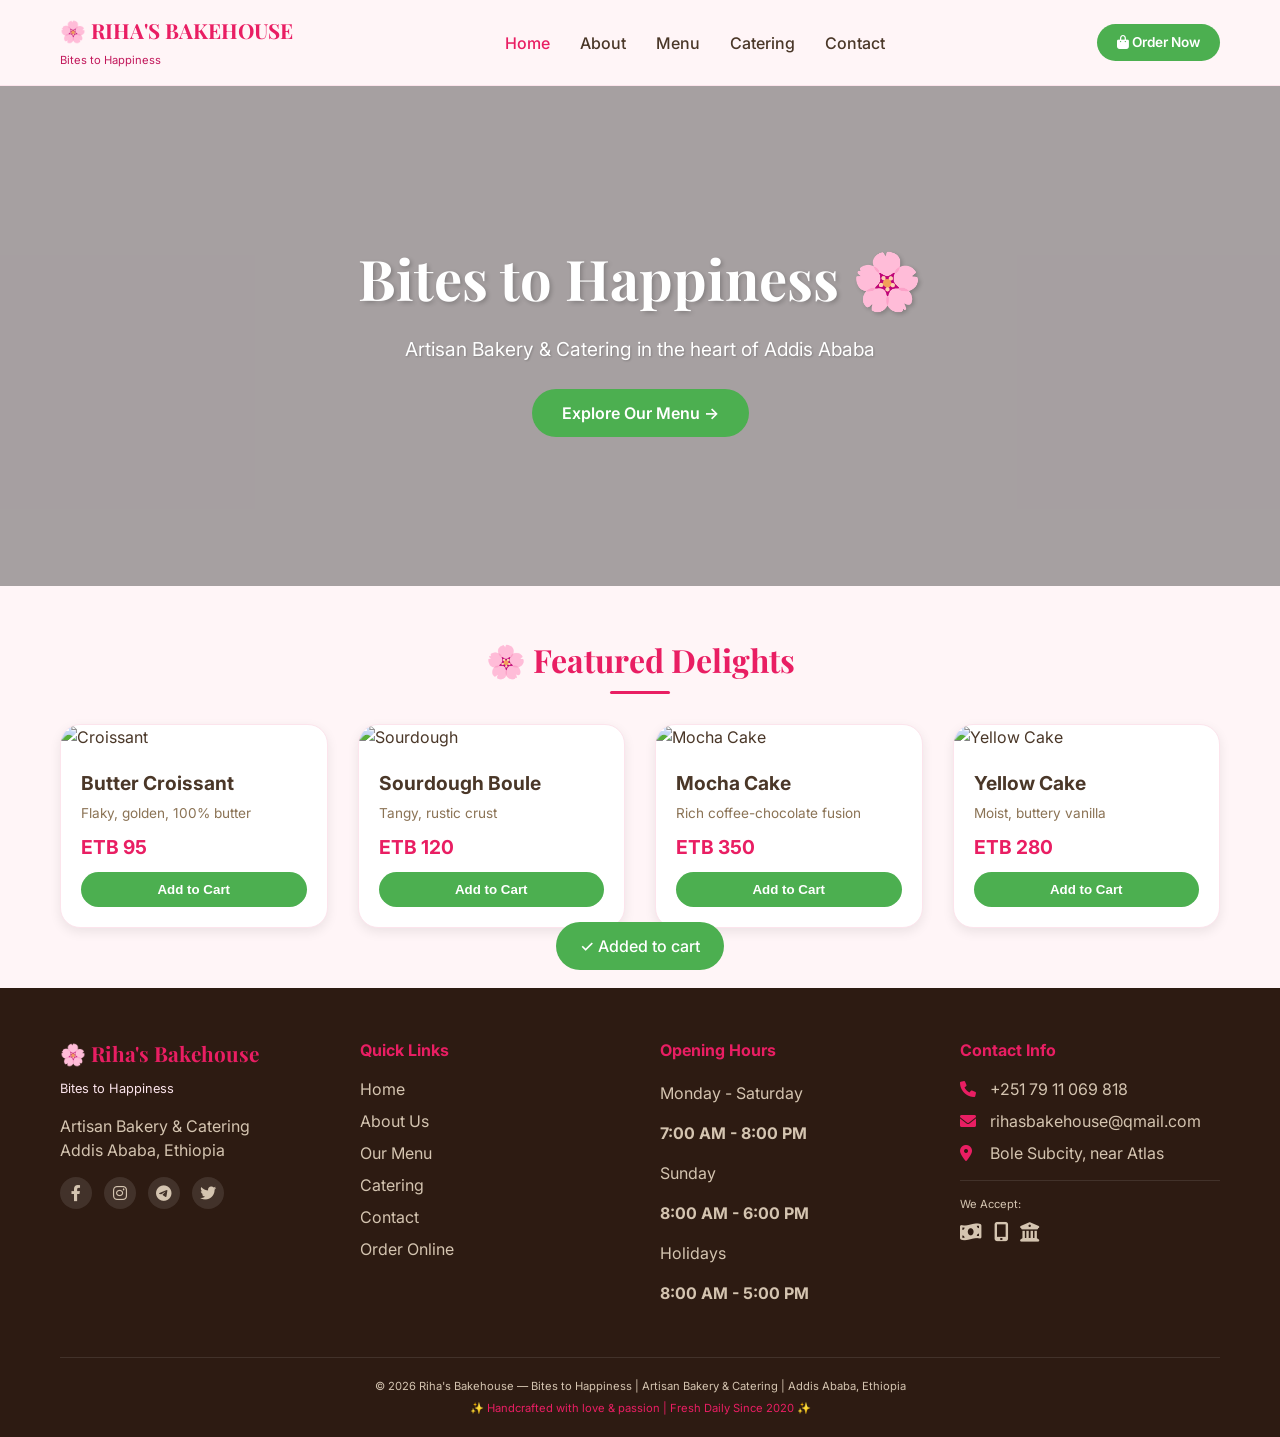
==== commit 387f09ed: "Update index.html" ====
--- a/index.html
+++ b/index.html
@@ -12,7 +12,6 @@
 </head>
 <body>
 
-<!-- Mobile Sidebar -->
 <div class="mobile-sidebar" id="mobileSidebar">
     <div class="sidebar-header">
         <h3>🌸 Riha's Bakehouse</h3>
@@ -34,7 +33,6 @@
 </div>
 <div class="sidebar-overlay" id="sidebarOverlay"></div>
 
-<!-- Header -->
 <header class="main-header">
     <div class="container">
         <button class="mobile-menu-btn" id="mobileMenuBtn"><i class="fas fa-bars"></i></button>
@@ -55,9 +53,8 @@
     </div>
 </header>
 
-<!-- Main Content -->
 <main>
-    <!-- Hero Section -->
+    <!-- Hero Section with YOUR Image -->
     <section class="hero">
         <div class="hero-bg" style="background-image: url('https://raw.githubusercontent.com/developereth/Rihasbakehouse/e25556f86fa35220a0a562366f5642f49d7dc7b2/360_F_996648613_JeLaqLaREMrfl1DwqWluZPTdFZurAo3a.jpg');"></div>
         <div class="hero-overlay-light"></div>
@@ -68,12 +65,11 @@
         </div>
     </section>
 
-    <!-- Featured Products -->
     <section class="container">
         <h2 class="section-title">🌸 Featured Delights</h2>
         <div class="cards-grid">
             <div class="product-card">
-                <img src="https://raw.githubusercontent.com/developereth/Rihasbakehouse/main/images%20(1).jpeg" class="card-image" alt="Butter Croissant">
+                <img src="https://raw.githubusercontent.com/developereth/Rihasbakehouse/main/images%20(1).jpeg" class="card-image" alt="Croissant">
                 <div class="card-content">
                     <h3>Butter Croissant</h3>
                     <p>Flaky, golden, 100% butter</p>
@@ -82,7 +78,7 @@
                 </div>
             </div>
             <div class="product-card">
-                <img src="https://raw.githubusercontent.com/developereth/Rihasbakehouse/main/download%20(1).jpeg" class="card-image" alt="Sourdough Boule">
+                <img src="https://raw.githubusercontent.com/developereth/Rihasbakehouse/main/download%20(1).jpeg" class="card-image" alt="Sourdough">
                 <div class="card-content">
                     <h3>Sourdough Boule</h3>
                     <p>Tangy, rustic crust</p>
@@ -110,16 +106,8 @@
             </div>
         </div>
     </section>
-
-    <!-- Tagline Banner -->
-    <section class="tagline-banner">
-        <div class="container">
-            <p>✨ Every bite brings happiness ✨</p>
-        </div>
-    </section>
 </main>
 
-<!-- Professional Footer -->
 <footer class="main-footer">
     <div class="container">
         <div class="footer-grid">
--- a/css/style.css
+++ b/css/style.css
@@ -1,178 +1,1011 @@
-/* ========== RIHANA MEER'S BAKERY - COMPLETE STYLES ========== */
+/* ============================================
+   RIHA'S BAKEHOUSE - BITES TO HAPPINESS
+   Pink & White Theme | Green Buttons
+   ============================================ */
 
 :root {
-    --cream-bg: #FFF8F0;
-    --card-white: #FFFFFF;
-    --accent-caramel: #C67A3D;
-    --accent-honey: #E8A735;
+    --pink-light: #FFF5F7;
+    --pink-soft: #FCE4EC;
+    --pink-primary: #E91E63;
+    --pink-dark: #C2185B;
+    --white: #FFFFFF;
+    --gray-light: #F5F5F5;
+    --gray-mid: #E0E0E0;
     --text-dark: #4A3728;
     --text-muted: #8B7355;
-    --border-warm: #F0E4D4;
+    --green-primary: #4CAF50;
+    --green-dark: #388E3C;
     --shadow: 0 4px 12px rgba(0,0,0,0.08);
-    --shadow-hover: 0 8px 25px rgba(198,122,61,0.15);
+    --shadow-hover: 0 8px 25px rgba(0,0,0,0.12);
     --transition: all 0.3s ease;
 }
 
-* { margin: 0; padding: 0; box-sizing: border-box; }
+* {
+    margin: 0;
+    padding: 0;
+    box-sizing: border-box;
+}
 
 body {
     font-family: 'Inter', sans-serif;
-    background: var(--cream-bg);
+    background: var(--pink-light);
     color: var(--text-dark);
     line-height: 1.5;
 }
 
-.container { max-width: 1200px; margin: 0 auto; padding: 0 20px; }
-
-/* Header */
+.container {
+    max-width: 1200px;
+    margin: 0 auto;
+    padding: 0 20px;
+}
+
+/* ========== HEADER ========== */
 .main-header {
-    background: rgba(255,248,240,0.95);
+    background: rgba(255, 245, 247, 0.95);
     backdrop-filter: blur(10px);
     position: sticky;
     top: 0;
     z-index: 100;
-    border-bottom: 1px solid var(--border-warm);
-}
-.main-header .container { display: flex; justify-content: space-between; align-items: center; padding: 15px 20px; }
-.logo a { text-decoration: none; }
-.logo h1 { font-size: 1.3rem; color: var(--accent-caramel); font-family: 'Playfair Display', serif; }
-.logo span { font-size: 0.7rem; color: var(--accent-honey); }
-.desktop-nav { display: flex; gap: 30px; }
-.desktop-nav a { text-decoration: none; color: var(--text-dark); font-weight: 500; transition: var(--transition); }
-.desktop-nav a:hover, .desktop-nav a.active { color: var(--accent-caramel); }
-.btn-order { background: linear-gradient(135deg, var(--accent-caramel), var(--accent-honey)); color: white; padding: 8px 20px; border-radius: 40px; text-decoration: none; font-weight: 600; font-size: 0.85rem; transition: var(--transition); }
-.btn-order:hover { transform: scale(0.96); }
-
-/* Mobile Sidebar */
-.mobile-menu-btn { display: none; background: none; border: none; font-size: 1.5rem; color: var(--accent-caramel); cursor: pointer; }
-.sidebar-overlay { position: fixed; top: 0; left: 0; width: 100%; height: 100%; background: rgba(0,0,0,0.5); z-index: 998; opacity: 0; visibility: hidden; transition: 0.3s; }
-.sidebar-overlay.active { opacity: 1; visibility: visible; }
-.mobile-sidebar { position: fixed; top: 0; left: 0; width: 280px; height: 100%; background: white; z-index: 999; transform: translateX(-100%); transition: transform 0.3s ease; border-right: 1px solid var(--border-warm); display: flex; flex-direction: column; }
-.mobile-sidebar.open { transform: translateX(0); }
-.sidebar-header { padding: 24px 20px; border-bottom: 1px solid var(--border-warm); display: flex; justify-content: space-between; align-items: center; }
-.sidebar-header h3 { color: var(--accent-caramel); font-family: 'Playfair Display', serif; }
-.close-sidebar { background: none; border: none; font-size: 1.2rem; cursor: pointer; }
-.sidebar-nav { flex: 1; padding: 20px; display: flex; flex-direction: column; gap: 10px; }
-.sidebar-nav a { text-decoration: none; color: var(--text-dark); padding: 12px; display: flex; align-items: center; gap: 12px; border-radius: 12px; transition: var(--transition); }
-.sidebar-nav a i { width: 24px; color: var(--accent-caramel); }
-.sidebar-nav a:hover, .sidebar-nav a.active { background: rgba(198,122,61,0.1); color: var(--accent-caramel); }
-.sidebar-order-btn { margin: 20px; background: linear-gradient(135deg, var(--accent-caramel), var(--accent-honey)); color: white; text-decoration: none; padding: 14px; text-align: center; border-radius: 40px; font-weight: 600; }
-.sidebar-footer { padding: 20px; border-top: 1px solid var(--border-warm); font-size: 0.7rem; color: var(--text-muted); line-height: 1.8; }
-.sidebar-footer i { width: 24px; color: var(--accent-caramel); }
-
-/* Hero */
-.page-hero { padding: 80px 0; text-align: center; color: white; background-size: cover; background-position: center; }
-.page-hero h1 { font-size: 3rem; margin-bottom: 10px; font-family: 'Playfair Display', serif; }
-.page-hero p { font-size: 1.2rem; margin-bottom: 20px; }
-.hero-btn { background: var(--accent-caramel); color: white; padding: 12px 30px; border-radius: 40px; text-decoration: none; font-weight: 600; display: inline-block; transition: var(--transition); }
-.hero-btn:hover { background: var(--accent-cinnamon); transform: translateY(-2px); }
-
-/* Section Title */
-.section-title { text-align: center; font-size: 2rem; margin: 40px 0 30px; font-family: 'Playfair Display', serif; position: relative; }
-.section-title::after { content: ''; position: absolute; bottom: -10px; left: 50%; transform: translateX(-50%); width: 60px; height: 3px; background: linear-gradient(90deg, var(--accent-caramel), var(--accent-honey)); border-radius: 3px; }
-
-/* Cards */
-.cards-grid { display: grid; grid-template-columns: repeat(auto-fill, minmax(260px, 1fr)); gap: 30px; margin: 40px 0; }
-.product-card { background: var(--card-white); border-radius: 20px; overflow: hidden; transition: var(--transition); box-shadow: var(--shadow); border: 1px solid var(--border-warm); }
-.product-card:hover { transform: translateY(-5px); box-shadow: var(--shadow-hover); border-color: var(--accent-caramel); }
-.card-image { width: 100%; height: 180px; object-fit: cover; }
-.card-content { padding: 20px; }
-.card-content h3 { font-size: 1.2rem; margin-bottom: 5px; }
-.card-content p { color: var(--text-muted); font-size: 0.85rem; }
-.price { color: var(--accent-caramel); font-weight: 700; font-size: 1.2rem; margin: 10px 0; }
-.add-to-cart, .catering-inquiry { background: linear-gradient(135deg, var(--accent-caramel), var(--accent-honey)); color: white; border: none; padding: 10px; width: 100%; border-radius: 40px; font-weight: 600; cursor: pointer; transition: var(--transition); }
-.add-to-cart:hover, .catering-inquiry:hover { transform: translateY(-2px); }
-
-/* About Page */
-.about-section { padding: 60px 0; }
-.about-content { display: grid; grid-template-columns: 1fr 1fr; gap: 50px; align-items: start; }
-.about-text h2 { font-size: 2rem; color: var(--accent-caramel); margin-bottom: 20px; }
-.about-text p { margin-bottom: 20px; color: var(--text-muted); line-height: 1.6; }
-.stats { display: flex; gap: 30px; margin-top: 30px; }
-.stat { text-align: center; }
-.stat .num { font-size: 2rem; font-weight: 700; color: var(--accent-caramel); display: block; }
-.about-values h3 { font-size: 1.5rem; margin-bottom: 20px; color: var(--accent-caramel); }
-.about-values ul { list-style: none; }
-.about-values li { padding: 10px 0; display: flex; align-items: center; gap: 10px; }
-.about-values li i { color: var(--accent-honey); width: 24px; }
-.baker-note { padding: 40px 0; }
-.note-card { background: white; padding: 40px; border-radius: 24px; text-align: center; box-shadow: var(--shadow); border: 1px solid var(--border-warm); }
-.note-card i { font-size: 2rem; color: var(--accent-caramel); opacity: 0.5; margin-bottom: 15px; display: block; }
-.note-card p { font-size: 1.2rem; font-style: italic; margin-bottom: 15px; }
-.note-card span { color: var(--text-muted); }
-
-/* Contact Page */
-.contact-cards { display: grid; grid-template-columns: repeat(4, 1fr); gap: 25px; margin: 40px 0; }
-.contact-card { background: white; padding: 30px 20px; text-align: center; border-radius: 20px; transition: var(--transition); border: 1px solid var(--border-warm); }
-.contact-card:hover { transform: translateY(-5px); box-shadow: var(--shadow-hover); }
-.icon-circle { width: 60px; height: 60px; background: linear-gradient(135deg, var(--accent-caramel), var(--accent-honey)); border-radius: 50%; display: flex; align-items: center; justify-content: center; margin: 0 auto 15px; }
-.icon-circle i { font-size: 24px; color: white; }
-.contact-card h3 { margin-bottom: 8px; }
-.contact-card p { color: var(--text-muted); font-size: 0.9rem; }
-.social-icons { display: flex; justify-content: center; gap: 20px; margin: 40px 0; }
-.social-icon { width: 45px; height: 45px; border-radius: 50%; display: flex; align-items: center; justify-content: center; transition: var(--transition); text-decoration: none; }
-.social-icon.fb { background: #1877F2; color: white; }
-.social-icon.ig { background: linear-gradient(45deg, #f09433, #d62976); color: white; }
-.social-icon.tg { background: #0088cc; color: white; }
-.social-icon.tw { background: #1DA1F2; color: white; }
-.social-icon.wa { background: #25D366; color: white; }
-.social-icon.tt { background: #000000; color: white; }
-.social-icon:hover { transform: translateY(-3px); }
-#map { height: 300px; width: 100%; border-radius: 20px; margin: 30px 0; }
-.contact-form { background: white; padding: 40px; border-radius: 24px; box-shadow: var(--shadow); border: 1px solid var(--border-warm); }
-.contact-form h3 { text-align: center; margin-bottom: 25px; color: var(--accent-caramel); }
-.form-row { display: grid; grid-template-columns: 1fr 1fr; gap: 20px; margin-bottom: 20px; }
-input, textarea, select { width: 100%; padding: 12px 15px; border: 1px solid var(--border-warm); border-radius: 12px; font-family: 'Inter', sans-serif; background: var(--cream-bg); }
-input:focus, textarea:focus { outline: none; border-color: var(--accent-caramel); }
-button { background: linear-gradient(135deg, var(--accent-caramel), var(--accent-honey)); color: white; border: none; padding: 12px 25px; border-radius: 40px; font-weight: 600; cursor: pointer; width: 100%; transition: var(--transition); }
-button:hover { transform: translateY(-2px); }
-
-/* Order Page */
-.order-section { padding: 40px 0; }
-.order-layout { display: grid; grid-template-columns: 1fr 1fr; gap: 40px; margin-bottom: 50px; }
-.order-summary { background: white; padding: 25px; border-radius: 20px; border: 1px solid var(--border-warm); }
-.order-summary h3 { margin-bottom: 20px; color: var(--accent-caramel); }
-.cart-items { min-height: 150px; max-height: 250px; overflow-y: auto; margin-bottom: 20px; }
-.empty-cart { text-align: center; padding: 40px; color: var(--text-muted); }
-.cart-item { display: flex; justify-content: space-between; align-items: center; padding: 12px 0; border-bottom: 1px solid var(--border-warm); }
-.cart-item-controls { display: flex; gap: 8px; align-items: center; }
-.qty-btn { width: 28px; height: 28px; padding: 0; background: var(--cream-bg); color: var(--text-dark); }
-.remove-btn { background: none; color: #ff6b6b; width: auto; padding: 0 5px; }
-.cart-total { text-align: right; padding-top: 15px; border-top: 2px solid var(--border-warm); font-size: 1.2rem; }
-.delivery-note { margin-top: 15px; text-align: center; font-size: 0.8rem; }
-.order-form { background: white; padding: 25px; border-radius: 20px; border: 1px solid var(--border-warm); }
-.order-form h3 { margin-bottom: 20px; color: var(--accent-caramel); }
-.order-form input, .order-form select, .order-form textarea { margin-bottom: 15px; }
-.form-row-small { display: grid; grid-template-columns: 1fr 1fr; gap: 15px; margin-bottom: 15px; }
-.menu-title { font-size: 1.5rem; margin: 30px 0 20px; color: var(--accent-caramel); }
-.items-grid { display: grid; grid-template-columns: repeat(auto-fill, minmax(250px, 1fr)); gap: 12px; }
-.order-item { background: white; padding: 12px 20px; border-radius: 12px; display: flex; justify-content: space-between; align-items: center; border: 1px solid var(--border-warm); }
-.order-item span:first-child { font-weight: 500; }
-.add-item { background: linear-gradient(135deg, var(--accent-caramel), var(--accent-honey)); color: white; border: none; padding: 5px 15px; border-radius: 30px; font-size: 0.8rem; cursor: pointer; width: auto; }
-.catering-form { background: white; padding: 30px; border-radius: 20px; margin: 40px 0; }
-.catering-form h3 { text-align: center; margin-bottom: 20px; color: var(--accent-caramel); }
-
-/* Footer */
-footer { background: #2D1B12; color: #D4C4B0; text-align: center; padding: 30px; margin-top: 50px; }
-footer p { font-size: 0.8rem; margin: 5px 0; }
-
-/* Toast */
-.toast-msg { position: fixed; bottom: 30px; left: 50%; transform: translateX(-50%) translateY(100px); background: linear-gradient(135deg, var(--accent-caramel), var(--accent-honey)); color: white; padding: 12px 24px; border-radius: 50px; z-index: 2000; transition: transform 0.3s; font-weight: 500; }
-.toast-msg.show { transform: translateX(-50%) translateY(0); }
-
-/* Responsive */
+    border-bottom: 1px solid var(--pink-soft);
+}
+
+.main-header .container {
+    display: flex;
+    justify-content: space-between;
+    align-items: center;
+    padding: 15px 20px;
+}
+
+.logo a {
+    text-decoration: none;
+}
+
+.logo h1 {
+    font-size: 1.3rem;
+    color: var(--pink-primary);
+    font-family: 'Playfair Display', serif;
+}
+
+.logo span {
+    font-size: 0.7rem;
+    color: var(--pink-dark);
+}
+
+.desktop-nav {
+    display: flex;
+    gap: 30px;
+}
+
+.desktop-nav a {
+    text-decoration: none;
+    color: var(--text-dark);
+    font-weight: 500;
+    transition: var(--transition);
+}
+
+.desktop-nav a:hover,
+.desktop-nav a.active {
+    color: var(--pink-primary);
+}
+
+.btn-order {
+    background: var(--green-primary);
+    color: white;
+    padding: 8px 20px;
+    border-radius: 40px;
+    text-decoration: none;
+    font-weight: 600;
+    font-size: 0.85rem;
+    transition: var(--transition);
+}
+
+.btn-order:hover {
+    background: var(--green-dark);
+    transform: scale(0.96);
+}
+
+/* ========== MOBILE SIDEBAR ========== */
+.mobile-menu-btn {
+    display: none;
+    background: none;
+    border: none;
+    font-size: 1.5rem;
+    color: var(--pink-primary);
+    cursor: pointer;
+}
+
+.sidebar-overlay {
+    position: fixed;
+    top: 0;
+    left: 0;
+    width: 100%;
+    height: 100%;
+    background: rgba(0,0,0,0.5);
+    z-index: 998;
+    opacity: 0;
+    visibility: hidden;
+    transition: 0.3s;
+}
+
+.sidebar-overlay.active {
+    opacity: 1;
+    visibility: visible;
+}
+
+.mobile-sidebar {
+    position: fixed;
+    top: 0;
+    left: 0;
+    width: 280px;
+    height: 100%;
+    background: white;
+    z-index: 999;
+    transform: translateX(-100%);
+    transition: transform 0.3s ease;
+    border-right: 1px solid var(--pink-soft);
+    display: flex;
+    flex-direction: column;
+}
+
+.mobile-sidebar.open {
+    transform: translateX(0);
+}
+
+.sidebar-header {
+    padding: 24px 20px;
+    border-bottom: 1px solid var(--pink-soft);
+    display: flex;
+    justify-content: space-between;
+    align-items: center;
+}
+
+.sidebar-header h3 {
+    color: var(--pink-primary);
+    font-family: 'Playfair Display', serif;
+}
+
+.close-sidebar {
+    background: none;
+    border: none;
+    font-size: 1.2rem;
+    cursor: pointer;
+}
+
+.sidebar-nav {
+    flex: 1;
+    padding: 20px;
+    display: flex;
+    flex-direction: column;
+    gap: 10px;
+}
+
+.sidebar-nav a {
+    text-decoration: none;
+    color: var(--text-dark);
+    padding: 12px;
+    display: flex;
+    align-items: center;
+    gap: 12px;
+    border-radius: 12px;
+    transition: var(--transition);
+}
+
+.sidebar-nav a i {
+    width: 24px;
+    color: var(--pink-primary);
+}
+
+.sidebar-nav a:hover,
+.sidebar-nav a.active {
+    background: rgba(233, 30, 99, 0.1);
+    color: var(--pink-primary);
+}
+
+.sidebar-order-btn {
+    margin: 20px;
+    background: var(--green-primary);
+    color: white;
+    text-decoration: none;
+    padding: 14px;
+    text-align: center;
+    border-radius: 40px;
+    font-weight: 600;
+}
+
+.sidebar-footer {
+    padding: 20px;
+    border-top: 1px solid var(--pink-soft);
+    font-size: 0.7rem;
+    color: var(--text-muted);
+    line-height: 1.8;
+}
+
+.sidebar-footer i {
+    width: 24px;
+    color: var(--pink-primary);
+}
+
+/* ========== HERO SECTION ========== */
+.hero {
+    position: relative;
+    min-height: 500px;
+    display: flex;
+    align-items: center;
+    justify-content: center;
+    text-align: center;
+    overflow: hidden;
+}
+
+.hero-bg {
+    position: absolute;
+    top: 0;
+    left: 0;
+    width: 100%;
+    height: 100%;
+    background-size: cover;
+    background-position: center;
+    background-repeat: no-repeat;
+    z-index: 0;
+}
+
+.hero-overlay-light {
+    position: absolute;
+    top: 0;
+    left: 0;
+    width: 100%;
+    height: 100%;
+    background: rgba(0, 0, 0, 0.35);
+    z-index: 1;
+}
+
+.hero-content {
+    position: relative;
+    z-index: 2;
+    color: white;
+}
+
+.hero-content h1 {
+    font-size: 3.5rem;
+    margin-bottom: 15px;
+    font-family: 'Playfair Display', serif;
+    text-shadow: 2px 2px 4px rgba(0,0,0,0.2);
+}
+
+.hero-content p {
+    font-size: 1.2rem;
+    margin-bottom: 25px;
+    text-shadow: 1px 1px 2px rgba(0,0,0,0.2);
+}
+
+.hero-btn {
+    background: var(--green-primary);
+    color: white;
+    padding: 12px 30px;
+    border-radius: 40px;
+    text-decoration: none;
+    font-weight: 600;
+    display: inline-block;
+    transition: var(--transition);
+}
+
+.hero-btn:hover {
+    background: var(--green-dark);
+    transform: translateY(-2px);
+}
+
+/* ========== SECTION TITLE ========== */
+.section-title {
+    text-align: center;
+    font-size: 2rem;
+    margin: 50px 0 30px;
+    font-family: 'Playfair Display', serif;
+    color: var(--pink-primary);
+    position: relative;
+}
+
+.section-title::after {
+    content: '';
+    position: absolute;
+    bottom: -10px;
+    left: 50%;
+    transform: translateX(-50%);
+    width: 60px;
+    height: 3px;
+    background: var(--pink-primary);
+    border-radius: 3px;
+}
+
+/* ========== PRODUCT CARDS ========== */
+.cards-grid {
+    display: grid;
+    grid-template-columns: repeat(auto-fill, minmax(260px, 1fr));
+    gap: 30px;
+    margin: 40px 0;
+}
+
+.product-card {
+    background: var(--white);
+    border-radius: 20px;
+    overflow: hidden;
+    transition: var(--transition);
+    box-shadow: var(--shadow);
+    border: 1px solid var(--pink-soft);
+}
+
+.product-card:hover {
+    transform: translateY(-5px);
+    box-shadow: var(--shadow-hover);
+    border-color: var(--pink-primary);
+}
+
+.card-image {
+    width: 100%;
+    height: 180px;
+    object-fit: cover;
+}
+
+.card-content {
+    padding: 20px;
+}
+
+.card-content h3 {
+    font-size: 1.2rem;
+    margin-bottom: 5px;
+}
+
+.card-content p {
+    color: var(--text-muted);
+    font-size: 0.85rem;
+}
+
+.price {
+    color: var(--pink-primary);
+    font-weight: 700;
+    font-size: 1.2rem;
+    margin: 10px 0;
+}
+
+.add-to-cart,
+.catering-inquiry {
+    background: var(--green-primary);
+    color: white;
+    border: none;
+    padding: 10px;
+    width: 100%;
+    border-radius: 40px;
+    font-weight: 600;
+    cursor: pointer;
+    transition: var(--transition);
+}
+
+.add-to-cart:hover,
+.catering-inquiry:hover {
+    background: var(--green-dark);
+    transform: translateY(-2px);
+}
+
+/* ========== ABOUT PAGE ========== */
+.about-section {
+    padding: 60px 0;
+}
+
+.about-grid {
+    display: grid;
+    grid-template-columns: 1fr 1fr;
+    gap: 50px;
+    align-items: start;
+}
+
+.about-text h2 {
+    font-size: 2rem;
+    color: var(--pink-primary);
+    margin-bottom: 20px;
+}
+
+.about-text p {
+    margin-bottom: 20px;
+    color: var(--text-muted);
+    line-height: 1.6;
+}
+
+.stats {
+    display: flex;
+    gap: 30px;
+    margin-top: 30px;
+}
+
+.stat {
+    text-align: center;
+}
+
+.stat .number {
+    font-size: 2rem;
+    font-weight: 700;
+    color: var(--pink-primary);
+    display: block;
+}
+
+.about-values h3 {
+    font-size: 1.5rem;
+    margin-bottom: 20px;
+    color: var(--pink-primary);
+}
+
+.about-values ul {
+    list-style: none;
+}
+
+.about-values li {
+    padding: 10px 0;
+    display: flex;
+    align-items: center;
+    gap: 10px;
+}
+
+.about-values li i {
+    color: var(--green-primary);
+    width: 24px;
+}
+
+.quote-section {
+    padding: 40px 0;
+}
+
+.quote-card {
+    background: white;
+    padding: 40px;
+    border-radius: 24px;
+    text-align: center;
+    box-shadow: var(--shadow);
+    border: 1px solid var(--pink-soft);
+}
+
+.quote-card i {
+    font-size: 2rem;
+    color: var(--pink-primary);
+    opacity: 0.5;
+    margin-bottom: 15px;
+    display: block;
+}
+
+.quote-card p {
+    font-size: 1.2rem;
+    font-style: italic;
+    margin-bottom: 15px;
+}
+
+.quote-card span {
+    color: var(--text-muted);
+}
+
+/* ========== MENU PAGE ========== */
+.category-filters {
+    display: flex;
+    justify-content: center;
+    gap: 15px;
+    margin: 30px 0;
+    flex-wrap: wrap;
+}
+
+.filter-btn {
+    background: white;
+    border: 1px solid var(--pink-soft);
+    padding: 8px 20px;
+    border-radius: 40px;
+    cursor: pointer;
+    transition: var(--transition);
+    font-weight: 500;
+}
+
+.filter-btn.active,
+.filter-btn:hover {
+    background: var(--pink-primary);
+    color: white;
+    border-color: var(--pink-primary);
+}
+
+/* ========== CATERING PAGE ========== */
+.catering-form {
+    background: white;
+    padding: 30px;
+    border-radius: 24px;
+    margin: 40px 0;
+    box-shadow: var(--shadow);
+    border: 1px solid var(--pink-soft);
+}
+
+.catering-form h3 {
+    text-align: center;
+    margin-bottom: 10px;
+    color: var(--pink-primary);
+}
+
+.catering-form p {
+    text-align: center;
+    margin-bottom: 20px;
+    color: var(--text-muted);
+}
+
+/* ========== ORDER PAGE ========== */
+.order-section {
+    padding: 40px 0;
+}
+
+.order-layout {
+    display: grid;
+    grid-template-columns: 1fr 1fr;
+    gap: 40px;
+    margin-bottom: 50px;
+}
+
+.order-summary {
+    background: white;
+    padding: 25px;
+    border-radius: 20px;
+    border: 1px solid var(--pink-soft);
+}
+
+.order-summary h3 {
+    margin-bottom: 20px;
+    color: var(--pink-primary);
+}
+
+.cart-items {
+    min-height: 150px;
+    max-height: 250px;
+    overflow-y: auto;
+    margin-bottom: 20px;
+}
+
+.empty-cart {
+    text-align: center;
+    padding: 40px;
+    color: var(--text-muted);
+}
+
+.cart-item {
+    display: flex;
+    justify-content: space-between;
+    align-items: center;
+    padding: 12px 0;
+    border-bottom: 1px solid var(--pink-soft);
+    flex-wrap: wrap;
+    gap: 10px;
+}
+
+.cart-controls {
+    display: flex;
+    gap: 8px;
+    align-items: center;
+}
+
+.qty-btn {
+    width: 28px;
+    height: 28px;
+    background: var(--gray-light);
+    border: none;
+    border-radius: 50%;
+    cursor: pointer;
+}
+
+.remove-btn {
+    background: none;
+    border: none;
+    cursor: pointer;
+    color: #ff6b6b;
+}
+
+.cart-total {
+    text-align: right;
+    padding-top: 15px;
+    border-top: 2px solid var(--pink-soft);
+    font-size: 1.2rem;
+}
+
+.delivery-note {
+    margin-top: 15px;
+    text-align: center;
+    font-size: 0.8rem;
+}
+
+.order-form {
+    background: white;
+    padding: 25px;
+    border-radius: 20px;
+    border: 1px solid var(--pink-soft);
+}
+
+.order-form h3 {
+    margin-bottom: 20px;
+    color: var(--pink-primary);
+}
+
+.order-form input,
+.order-form select,
+.order-form textarea {
+    width: 100%;
+    padding: 12px;
+    margin-bottom: 15px;
+    border: 1px solid var(--pink-soft);
+    border-radius: 12px;
+    font-family: 'Inter', sans-serif;
+}
+
+.form-row-small {
+    display: grid;
+    grid-template-columns: 1fr 1fr;
+    gap: 15px;
+}
+
+.menu-title {
+    font-size: 1.5rem;
+    margin: 30px 0 20px;
+    color: var(--pink-primary);
+}
+
+.items-grid {
+    display: grid;
+    grid-template-columns: repeat(auto-fill, minmax(250px, 1fr));
+    gap: 12px;
+}
+
+.order-item {
+    background: white;
+    padding: 12px 20px;
+    border-radius: 12px;
+    display: flex;
+    justify-content: space-between;
+    align-items: center;
+    border: 1px solid var(--pink-soft);
+}
+
+.order-item span:first-child {
+    font-weight: 500;
+}
+
+.add-item {
+    background: var(--green-primary);
+    color: white;
+    border: none;
+    padding: 5px 15px;
+    border-radius: 30px;
+    cursor: pointer;
+    width: auto;
+}
+
+.add-item:hover {
+    background: var(--green-dark);
+}
+
+/* ========== CONTACT PAGE ========== */
+.contact-section {
+    padding: 60px 0;
+}
+
+.contact-cards {
+    display: grid;
+    grid-template-columns: repeat(4, 1fr);
+    gap: 25px;
+    margin-bottom: 40px;
+}
+
+.contact-card {
+    background: white;
+    padding: 30px 20px;
+    text-align: center;
+    border-radius: 20px;
+    transition: var(--transition);
+    border: 1px solid var(--pink-soft);
+}
+
+.contact-card:hover {
+    transform: translateY(-5px);
+    box-shadow: var(--shadow-hover);
+}
+
+.icon-circle {
+    width: 60px;
+    height: 60px;
+    background: var(--pink-primary);
+    border-radius: 50%;
+    display: flex;
+    align-items: center;
+    justify-content: center;
+    margin: 0 auto 15px;
+}
+
+.icon-circle i {
+    font-size: 24px;
+    color: white;
+}
+
+.contact-card h3 {
+    margin-bottom: 8px;
+}
+
+.contact-card p {
+    color: var(--text-muted);
+    font-size: 0.9rem;
+}
+
+.social-icons {
+    display: flex;
+    justify-content: center;
+    gap: 20px;
+    margin: 40px 0;
+}
+
+.social-link {
+    width: 45px;
+    height: 45px;
+    border-radius: 50%;
+    display: flex;
+    align-items: center;
+    justify-content: center;
+    transition: var(--transition);
+    text-decoration: none;
+    color: white;
+}
+
+.social-link.fb { background: #1877F2; }
+.social-link.ig { background: linear-gradient(45deg, #f09433, #d62976); }
+.social-link.tg { background: #0088cc; }
+.social-link.tw { background: #1DA1F2; }
+.social-link.wa { background: #25D366; }
+.social-link.tt { background: #000000; }
+
+.social-link:hover {
+    transform: translateY(-3px);
+}
+
+#map {
+    height: 300px;
+    width: 100%;
+    border-radius: 20px;
+    margin: 30px 0;
+}
+
+.contact-form {
+    background: white;
+    padding: 40px;
+    border-radius: 24px;
+    box-shadow: var(--shadow);
+    border: 1px solid var(--pink-soft);
+}
+
+.contact-form h3 {
+    text-align: center;
+    margin-bottom: 25px;
+    color: var(--pink-primary);
+}
+
+.form-row {
+    display: grid;
+    grid-template-columns: 1fr 1fr;
+    gap: 20px;
+    margin-bottom: 20px;
+}
+
+input, textarea, select {
+    width: 100%;
+    padding: 12px 15px;
+    border: 1px solid var(--pink-soft);
+    border-radius: 12px;
+    font-family: 'Inter', sans-serif;
+    background: var(--white);
+}
+
+input:focus, textarea:focus {
+    outline: none;
+    border-color: var(--pink-primary);
+}
+
+button {
+    background: var(--green-primary);
+    color: white;
+    border: none;
+    padding: 12px 25px;
+    border-radius: 40px;
+    font-weight: 600;
+    cursor: pointer;
+    width: 100%;
+    transition: var(--transition);
+}
+
+button:hover {
+    background: var(--green-dark);
+    transform: translateY(-2px);
+}
+
+/* ========== FOOTER ========== */
+.main-footer {
+    background: #2D1B12;
+    color: #D4C4B0;
+    padding: 50px 0 20px;
+    margin-top: 60px;
+}
+
+.footer-grid {
+    display: grid;
+    grid-template-columns: repeat(auto-fit, minmax(220px, 1fr));
+    gap: 40px;
+    margin-bottom: 40px;
+}
+
+.footer-logo {
+    font-size: 1.3rem;
+    font-weight: 700;
+    color: var(--pink-primary);
+    font-family: 'Playfair Display', serif;
+    margin-bottom: 10px;
+}
+
+.tagline {
+    font-size: 0.8rem;
+    color: var(--pink-soft);
+    margin-bottom: 15px;
+}
+
+.footer-col h4 {
+    color: var(--pink-primary);
+    margin-bottom: 15px;
+    font-size: 1rem;
+}
+
+.footer-col ul {
+    list-style: none;
+}
+
+.footer-col ul li {
+    margin-bottom: 8px;
+}
+
+.footer-col ul li a {
+    color: #D4C4B0;
+    text-decoration: none;
+    transition: var(--transition);
+}
+
+.footer-col ul li a:hover {
+    color: var(--pink-primary);
+    padding-left: 5px;
+}
+
+.social-links {
+    display: flex;
+    gap: 12px;
+    margin-top: 15px;
+}
+
+.social-links a {
+    width: 32px;
+    height: 32px;
+    background: rgba(255,255,255,0.1);
+    border-radius: 50%;
+    display: flex;
+    align-items: center;
+    justify-content: center;
+    transition: var(--transition);
+    color: #D4C4B0;
+    text-decoration: none;
+}
+
+.social-links a:hover {
+    background: var(--pink-primary);
+    transform: translateY(-3px);
+}
+
+.contact-info li {
+    display: flex;
+    align-items: center;
+    gap: 10px;
+}
+
+.contact-info li i {
+    width: 20px;
+    color: var(--pink-primary);
+}
+
+.hours li {
+    padding: 4px 0;
+}
+
+.payment-badge {
+    margin-top: 15px;
+    padding-top: 15px;
+    border-top: 1px solid rgba(255,255,255,0.1);
+}
+
+.payment-badge span {
+    display: block;
+    margin-bottom: 8px;
+    font-size: 0.7rem;
+}
+
+.payment-badge i {
+    font-size: 1.2rem;
+    margin-right: 8px;
+}
+
+.footer-bottom {
+    text-align: center;
+    padding-top: 20px;
+    border-top: 1px solid rgba(255,255,255,0.1);
+    font-size: 0.7rem;
+}
+
+.footer-heart {
+    margin-top: 5px;
+    color: var(--pink-primary);
+}
+
+/* ========== TOAST ========== */
+.toast-msg {
+    position: fixed;
+    bottom: 30px;
+    left: 50%;
+    transform: translateX(-50%) translateY(100px);
+    background: var(--green-primary);
+    color: white;
+    padding: 12px 24px;
+    border-radius: 50px;
+    z-index: 2000;
+    transition: transform 0.3s;
+    font-weight: 500;
+    white-space: nowrap;
+}
+
+.toast-msg.show {
+    transform: translateX(-50%) translateY(0);
+}
+
+/* ========== RESPONSIVE ========== */
 @media (max-width: 900px) {
-    .desktop-nav, .btn-order { display: none; }
-    .mobile-menu-btn { display: block; }
-    .page-hero h1 { font-size: 2rem; }
-    .contact-cards { grid-template-columns: repeat(2, 1fr); }
-    .order-layout { grid-template-columns: 1fr; }
-    .about-content { grid-template-columns: 1fr; }
-}
+    .desktop-nav, .btn-order {
+        display: none;
+    }
+    .mobile-menu-btn {
+        display: block;
+    }
+    .hero-content h1 {
+        font-size: 2rem;
+    }
+    .contact-cards {
+        grid-template-columns: repeat(2, 1fr);
+    }
+    .order-layout {
+        grid-template-columns: 1fr;
+    }
+    .about-grid {
+        grid-template-columns: 1fr;
+    }
+}
+
 @media (max-width: 600px) {
-    .contact-cards { grid-template-columns: 1fr; }
-    .form-row { grid-template-columns: 1fr; gap: 0; }
-    .stats { flex-direction: column; align-items: center; }
-    .container { padding: 0 15px; }
-    .page-hero { padding: 50px 0; }
-}
+    .contact-cards {
+        grid-template-columns: 1fr;
+    }
+    .form-row {
+        grid-template-columns: 1fr;
+        gap: 0;
+    }
+    .form-row-small {
+        grid-template-columns: 1fr;
+    }
+    .stats {
+        flex-direction: column;
+        align-items: center;
+    }
+    .container {
+        padding: 0 15px;
+    }
+    .hero {
+        min-height: 400px;
+    }
+    .toast-msg {
+        white-space: normal;
+        text-align: center;
+        width: 85%;
+        font-size: 0.85rem;
+    }
+}
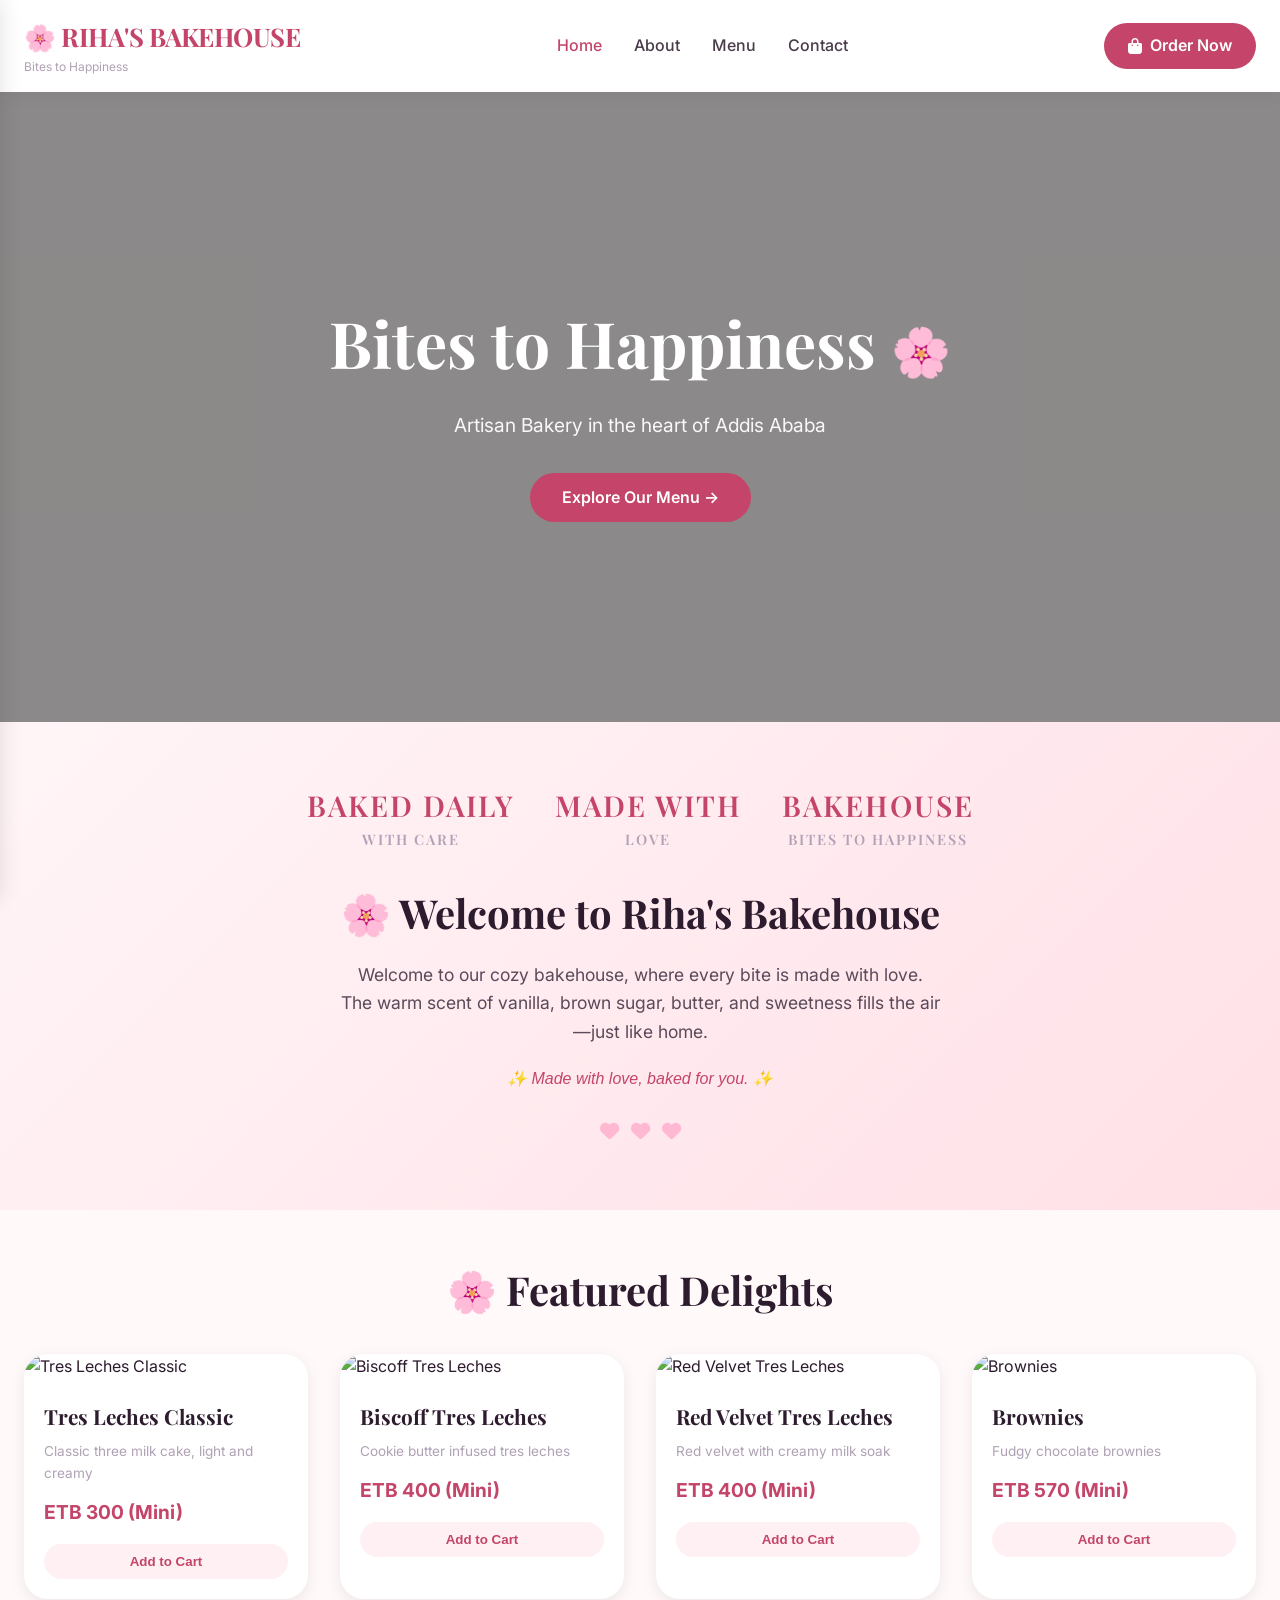
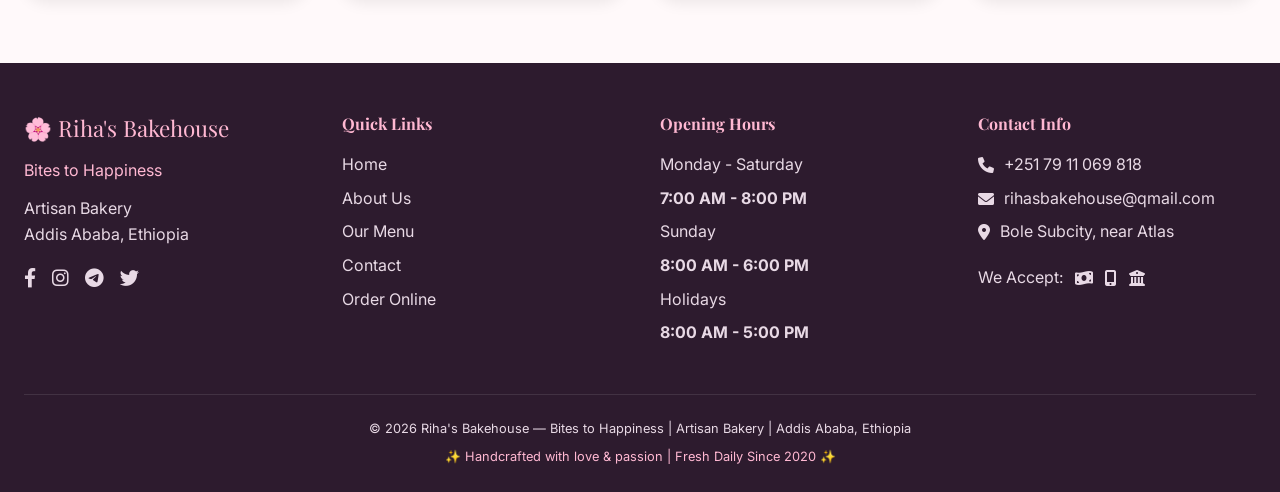
==== commit 4b3735d6: "Update index.html" ====
--- a/index.html
+++ b/index.html
@@ -3,12 +3,630 @@
 <head>
     <meta charset="UTF-8">
     <meta name="viewport" content="width=device-width, initial-scale=1.0, viewport-fit=cover">
-    <meta name="description" content="Riha's Bakehouse - Bites to Happiness. Premium Artisan Bakery & Catering in Addis Ababa, Ethiopia">
+    <meta name="description" content="Riha's Bakehouse - Bites to Happiness. Premium Artisan Bakery in Addis Ababa, Ethiopia. Fresh tres leches, brownies, croissants baked daily with love.">
     <meta name="theme-color" content="#FFF5F7">
-    <title>Riha's Bakehouse | Bites to Happiness | Artisan Bakery & Catering</title>
+    <title>Riha's Bakehouse | Bites to Happiness | Artisan Bakery</title>
     <link href="https://fonts.googleapis.com/css2?family=Inter:wght@300;400;500;600;700&family=Playfair+Display:wght@400;500;600;700&display=swap" rel="stylesheet">
     <link rel="stylesheet" href="https://cdnjs.cloudflare.com/ajax/libs/font-awesome/6.0.0-beta3/css/all.min.css">
-    <link rel="stylesheet" href="css/style.css">
+    <style>
+        * {
+            margin: 0;
+            padding: 0;
+            box-sizing: border-box;
+        }
+
+        body {
+            font-family: 'Inter', sans-serif;
+            background-color: #FFF9FA;
+            color: #2D1B2E;
+            line-height: 1.6;
+        }
+
+        .container {
+            max-width: 1280px;
+            margin: 0 auto;
+            padding: 0 24px;
+        }
+
+        /* Header */
+        .main-header {
+            background: #FFFFFF;
+            box-shadow: 0 2px 20px rgba(0,0,0,0.05);
+            position: sticky;
+            top: 0;
+            z-index: 1000;
+            backdrop-filter: blur(10px);
+            background: rgba(255,255,255,0.95);
+        }
+
+        .main-header .container {
+            display: flex;
+            justify-content: space-between;
+            align-items: center;
+            padding: 16px 24px;
+        }
+
+        .logo h1 {
+            font-family: 'Playfair Display', serif;
+            font-size: 1.6rem;
+            color: #C44569;
+            letter-spacing: -0.5px;
+        }
+
+        .logo span {
+            font-size: 0.75rem;
+            color: #B0A1B5;
+            display: block;
+        }
+
+        .logo a {
+            text-decoration: none;
+        }
+
+        .desktop-nav {
+            display: flex;
+            gap: 32px;
+        }
+
+        .desktop-nav a {
+            text-decoration: none;
+            color: #4A3B4A;
+            font-weight: 500;
+            transition: color 0.3s;
+        }
+
+        .desktop-nav a:hover, .desktop-nav a.active {
+            color: #C44569;
+        }
+
+        .btn-order {
+            background: #C44569;
+            color: white;
+            padding: 10px 24px;
+            border-radius: 40px;
+            text-decoration: none;
+            font-weight: 600;
+            transition: all 0.3s;
+            display: inline-flex;
+            align-items: center;
+            gap: 8px;
+        }
+
+        .btn-order:hover {
+            background: #A83256;
+            transform: scale(1.02);
+        }
+
+        .mobile-menu-btn {
+            display: none;
+            background: none;
+            border: none;
+            font-size: 24px;
+            color: #C44569;
+            cursor: pointer;
+        }
+
+        /* Mobile Sidebar */
+        .mobile-sidebar {
+            position: fixed;
+            top: 0;
+            left: -280px;
+            width: 280px;
+            height: 100%;
+            background: white;
+            z-index: 2000;
+            transition: left 0.3s ease;
+            box-shadow: 2px 0 20px rgba(0,0,0,0.1);
+            padding: 20px;
+            display: flex;
+            flex-direction: column;
+        }
+
+        .mobile-sidebar.open {
+            left: 0;
+        }
+
+        .sidebar-overlay {
+            position: fixed;
+            top: 0;
+            left: 0;
+            width: 100%;
+            height: 100%;
+            background: rgba(0,0,0,0.5);
+            z-index: 1999;
+            display: none;
+        }
+
+        .sidebar-overlay.active {
+            display: block;
+        }
+
+        .sidebar-header {
+            display: flex;
+            justify-content: space-between;
+            align-items: center;
+            margin-bottom: 30px;
+            padding-bottom: 15px;
+            border-bottom: 1px solid #FFE0E7;
+        }
+
+        .close-sidebar {
+            background: none;
+            border: none;
+            font-size: 20px;
+            cursor: pointer;
+        }
+
+        .sidebar-nav {
+            display: flex;
+            flex-direction: column;
+            gap: 20px;
+            margin-bottom: 30px;
+        }
+
+        .sidebar-nav a {
+            text-decoration: none;
+            color: #4A3B4A;
+            font-weight: 500;
+            display: flex;
+            align-items: center;
+            gap: 12px;
+        }
+
+        .sidebar-nav a.active {
+            color: #C44569;
+        }
+
+        .sidebar-order-btn {
+            background: #C44569;
+            color: white;
+            padding: 12px;
+            border-radius: 40px;
+            text-align: center;
+            text-decoration: none;
+            margin-top: auto;
+        }
+
+        .sidebar-footer {
+            margin-top: 20px;
+            padding-top: 15px;
+            border-top: 1px solid #FFE0E7;
+            font-size: 12px;
+            color: #B0A1B5;
+        }
+
+        /* Hero Section */
+        .hero {
+            position: relative;
+            height: 70vh;
+            min-height: 500px;
+            display: flex;
+            align-items: center;
+            justify-content: center;
+            text-align: center;
+            color: white;
+        }
+
+        .hero-bg {
+            position: absolute;
+            top: 0;
+            left: 0;
+            width: 100%;
+            height: 100%;
+            background-size: cover;
+            background-position: center;
+            z-index: 0;
+        }
+
+        .hero-overlay-light {
+            position: absolute;
+            top: 0;
+            left: 0;
+            width: 100%;
+            height: 100%;
+            background: rgba(0,0,0,0.45);
+            z-index: 1;
+        }
+
+        .hero-content {
+            position: relative;
+            z-index: 2;
+        }
+
+        .hero-content h1 {
+            font-family: 'Playfair Display', serif;
+            font-size: 4rem;
+            margin-bottom: 16px;
+        }
+
+        .hero-content h1 span {
+            font-size: 3rem;
+        }
+
+        .hero-content p {
+            font-size: 1.2rem;
+            opacity: 0.95;
+            margin-bottom: 32px;
+        }
+
+        .hero-btn {
+            background: #C44569;
+            color: white;
+            padding: 12px 32px;
+            border-radius: 40px;
+            text-decoration: none;
+            font-weight: 600;
+            transition: all 0.3s;
+            display: inline-block;
+        }
+
+        .hero-btn:hover {
+            background: #A83256;
+            transform: scale(1.02);
+        }
+
+        /* Welcome / Love Section */
+        .love-branding {
+            background: linear-gradient(135deg, #FFF5F7 0%, #FFE0E7 100%);
+            padding: 60px 0 40px;
+            text-align: center;
+        }
+
+        .baked-badges {
+            display: flex;
+            justify-content: center;
+            gap: 40px;
+            margin-bottom: 30px;
+            flex-wrap: wrap;
+        }
+
+        .baked-badge {
+            font-family: 'Playfair Display', serif;
+            font-size: 1.8rem;
+            font-weight: 600;
+            color: #C44569;
+            text-transform: uppercase;
+            letter-spacing: 2px;
+        }
+
+        .baked-badge small {
+            font-size: 0.9rem;
+            display: block;
+            color: #B0A1B5;
+        }
+
+        .love-title {
+            font-family: 'Playfair Display', serif;
+            font-size: 2.5rem;
+            color: #2D1B2E;
+            margin-bottom: 16px;
+        }
+
+        .love-text {
+            max-width: 600px;
+            margin: 0 auto 20px;
+            color: #5A4A5A;
+            font-size: 1.1rem;
+        }
+
+        .love-quote {
+            font-style: italic;
+            color: #C44569;
+            font-weight: 500;
+            margin-top: 20px;
+        }
+
+        .heart-divider {
+            display: flex;
+            justify-content: center;
+            gap: 12px;
+            margin: 30px 0;
+            color: #FFB8D2;
+            font-size: 1.2rem;
+        }
+
+        /* Section Title */
+        .section-title {
+            text-align: center;
+            font-family: 'Playfair Display', serif;
+            font-size: 2.5rem;
+            color: #2D1B2E;
+            margin: 48px 0 32px;
+        }
+
+        /* Cards Grid */
+        .cards-grid {
+            display: grid;
+            grid-template-columns: repeat(auto-fill, minmax(280px, 1fr));
+            gap: 32px;
+            margin-bottom: 64px;
+        }
+
+        .product-card {
+            background: white;
+            border-radius: 24px;
+            overflow: hidden;
+            box-shadow: 0 4px 15px rgba(0,0,0,0.08);
+            transition: transform 0.3s, box-shadow 0.3s;
+            cursor: pointer;
+        }
+
+        .product-card:hover {
+            transform: translateY(-8px);
+            box-shadow: 0 12px 30px rgba(196,69,105,0.2);
+        }
+
+        .card-image {
+            width: 100%;
+            height: 220px;
+            object-fit: cover;
+            transition: transform 0.3s;
+        }
+
+        .product-card:hover .card-image {
+            transform: scale(1.02);
+        }
+
+        .card-content {
+            padding: 20px;
+        }
+
+        .card-content h3 {
+            font-family: 'Playfair Display', serif;
+            font-size: 1.3rem;
+            margin-bottom: 8px;
+            color: #2D1B2E;
+        }
+
+        .card-content p {
+            font-size: 0.85rem;
+            color: #B0A1B5;
+            margin-bottom: 12px;
+        }
+
+        .price {
+            font-weight: 700;
+            font-size: 1.2rem;
+            color: #C44569;
+            margin-bottom: 16px;
+        }
+
+        .add-to-cart {
+            width: 100%;
+            background: #FFF0F3;
+            border: none;
+            padding: 10px;
+            border-radius: 40px;
+            font-weight: 600;
+            color: #C44569;
+            cursor: pointer;
+            transition: all 0.3s;
+        }
+
+        .add-to-cart:hover {
+            background: #C44569;
+            color: white;
+        }
+
+        /* Modal */
+        .modal {
+            display: none;
+            position: fixed;
+            top: 0;
+            left: 0;
+            width: 100%;
+            height: 100%;
+            background: rgba(0,0,0,0.8);
+            z-index: 4000;
+            justify-content: center;
+            align-items: center;
+        }
+
+        .modal.active {
+            display: flex;
+        }
+
+        .modal-content {
+            background: white;
+            border-radius: 32px;
+            max-width: 500px;
+            width: 90%;
+            overflow: hidden;
+            animation: modalFadeIn 0.3s ease;
+        }
+
+        @keyframes modalFadeIn {
+            from {
+                opacity: 0;
+                transform: scale(0.9);
+            }
+            to {
+                opacity: 1;
+                transform: scale(1);
+            }
+        }
+
+        .modal-image {
+            width: 100%;
+            height: 280px;
+            object-fit: cover;
+        }
+
+        .modal-body {
+            padding: 24px;
+            text-align: center;
+        }
+
+        .modal-body h3 {
+            font-family: 'Playfair Display', serif;
+            font-size: 1.8rem;
+            color: #2D1B2E;
+            margin-bottom: 16px;
+        }
+
+        .modal-price {
+            font-size: 1.5rem;
+            color: #C44569;
+            font-weight: 700;
+            margin: 16px 0;
+        }
+
+        .modal-desc {
+            color: #5A4A5A;
+            margin-bottom: 16px;
+        }
+
+        .close-modal {
+            background: #C44569;
+            color: white;
+            border: none;
+            padding: 12px 24px;
+            border-radius: 40px;
+            font-weight: 600;
+            cursor: pointer;
+            margin-top: 16px;
+            width: 100%;
+        }
+
+        .close-modal:hover {
+            background: #A83256;
+        }
+
+        /* Footer */
+        .main-footer {
+            background: #2D1B2E;
+            color: #E8D9E5;
+            padding: 48px 0 24px;
+            margin-top: 48px;
+        }
+
+        .footer-grid {
+            display: grid;
+            grid-template-columns: repeat(auto-fit, minmax(220px, 1fr));
+            gap: 40px;
+            margin-bottom: 40px;
+        }
+
+        .footer-logo {
+            font-family: 'Playfair Display', serif;
+            font-size: 1.4rem;
+            color: #FFB8D2;
+            margin-bottom: 12px;
+        }
+
+        .tagline {
+            color: #FFB8D2;
+            margin-bottom: 12px;
+        }
+
+        .social-links {
+            display: flex;
+            gap: 16px;
+            margin-top: 16px;
+        }
+
+        .social-links a {
+            color: #E8D9E5;
+            font-size: 1.2rem;
+            transition: color 0.3s;
+        }
+
+        .social-links a:hover {
+            color: #FFB8D2;
+        }
+
+        .footer-col h4 {
+            font-family: 'Playfair Display', serif;
+            margin-bottom: 16px;
+            color: #FFB8D2;
+        }
+
+        .footer-col ul {
+            list-style: none;
+        }
+
+        .footer-col li {
+            margin-bottom: 8px;
+        }
+
+        .footer-col a {
+            color: #E8D9E5;
+            text-decoration: none;
+            transition: color 0.3s;
+        }
+
+        .footer-col a:hover {
+            color: #FFB8D2;
+        }
+
+        .contact-info li {
+            display: flex;
+            align-items: center;
+            gap: 10px;
+        }
+
+        .payment-badge {
+            margin-top: 20px;
+            display: flex;
+            gap: 12px;
+            align-items: center;
+            flex-wrap: wrap;
+        }
+
+        .footer-bottom {
+            text-align: center;
+            padding-top: 24px;
+            border-top: 1px solid rgba(255,255,255,0.1);
+            font-size: 0.8rem;
+        }
+
+        .footer-heart {
+            margin-top: 8px;
+            color: #FFB8D2;
+        }
+
+        .toast-msg {
+            position: fixed;
+            bottom: 30px;
+            left: 50%;
+            transform: translateX(-50%) translateY(100px);
+            background: #C44569;
+            color: white;
+            padding: 12px 24px;
+            border-radius: 40px;
+            font-weight: 500;
+            z-index: 3000;
+            opacity: 0;
+            transition: all 0.3s;
+            pointer-events: none;
+        }
+
+        .toast-msg.show {
+            transform: translateX(-50%) translateY(0);
+            opacity: 1;
+        }
+
+        @media (max-width: 768px) {
+            .desktop-nav, .btn-order {
+                display: none;
+            }
+            .mobile-menu-btn {
+                display: block;
+            }
+            .hero-content h1 {
+                font-size: 2.5rem;
+            }
+            .baked-badge {
+                font-size: 1.2rem;
+            }
+            .love-title {
+                font-size: 1.8rem;
+            }
+            .cards-grid {
+                grid-template-columns: 1fr;
+            }
+        }
+    </style>
 </head>
 <body>
 
@@ -21,7 +639,6 @@
         <a href="index.html" class="active"><i class="fas fa-home"></i> Home</a>
         <a href="about.html"><i class="fas fa-heart"></i> About</a>
         <a href="menu.html"><i class="fas fa-bread-slice"></i> Menu</a>
-        <a href="catering.html"><i class="fas fa-champagne-glasses"></i> Catering</a>
         <a href="contact.html"><i class="fas fa-map-pin"></i> Contact</a>
     </div>
     <a href="order.html" class="sidebar-order-btn"><i class="fas fa-shopping-bag"></i> ORDER NOW</a>
@@ -46,7 +663,6 @@
             <a href="index.html" class="active">Home</a>
             <a href="about.html">About</a>
             <a href="menu.html">Menu</a>
-            <a href="catering.html">Catering</a>
             <a href="contact.html">Contact</a>
         </nav>
         <a href="order.html" class="btn-order"><i class="fas fa-shopping-bag"></i> Order Now</a>
@@ -54,59 +670,98 @@
 </header>
 
 <main>
-    <!-- Hero Section with YOUR Image -->
+    <!-- Hero Section -->
     <section class="hero">
         <div class="hero-bg" style="background-image: url('https://raw.githubusercontent.com/developereth/Rihasbakehouse/e25556f86fa35220a0a562366f5642f49d7dc7b2/360_F_996648613_JeLaqLaREMrfl1DwqWluZPTdFZurAo3a.jpg');"></div>
         <div class="hero-overlay-light"></div>
         <div class="container hero-content">
             <h1>Bites to Happiness <span>🌸</span></h1>
-            <p>Artisan Bakery & Catering in the heart of Addis Ababa</p>
+            <p>Artisan Bakery in the heart of Addis Ababa</p>
             <a href="menu.html" class="hero-btn">Explore Our Menu →</a>
         </div>
     </section>
 
+    <!-- Love Branding Section -->
+    <section class="love-branding">
+        <div class="container">
+            <div class="baked-badges">
+                <div class="baked-badge">baked daily <small>with care</small></div>
+                <div class="baked-badge">made with <small>love</small></div>
+                <div class="baked-badge">BAKEHOUSE <small>bites to happiness</small></div>
+            </div>
+            <h2 class="love-title">🌸 Welcome to Riha's Bakehouse</h2>
+            <p class="love-text">Welcome to our cozy bakehouse, where every bite is made with love.<br>
+            The warm scent of vanilla, brown sugar, butter, and sweetness fills the air—just like home.</p>
+            <p class="love-quote">✨ Made with love, baked for you. ✨</p>
+            <div class="heart-divider">
+                <i class="fas fa-heart"></i> <i class="fas fa-heart"></i> <i class="fas fa-heart"></i>
+            </div>
+        </div>
+    </section>
+
+    <!-- Featured Delights with GALLERY IMAGES -->
     <section class="container">
         <h2 class="section-title">🌸 Featured Delights</h2>
-        <div class="cards-grid">
-            <div class="product-card">
-                <img src="https://raw.githubusercontent.com/developereth/Rihasbakehouse/main/images%20(1).jpeg" class="card-image" alt="Croissant">
+        <div class="cards-grid" id="featuredGrid">
+            <!-- Featured Item 1 - Gallery Image 1 -->
+            <div class="product-card" data-name="Tres Leches Classic" data-price="300" data-desc="Classic three milk cake, light and creamy. Our signature dessert!">
+                <img src="https://raw.githubusercontent.com/developereth/Rihasbakehouse/e4eadb02b317c943716c5209bee5d738b26f97fd/a8195a03-8053-46a3-9f19-478ee8cfe290.png" class="card-image" alt="Tres Leches Classic">
                 <div class="card-content">
-                    <h3>Butter Croissant</h3>
-                    <p>Flaky, golden, 100% butter</p>
-                    <div class="price">ETB 95</div>
-                    <button class="add-to-cart" data-item="Butter Croissant - 95 ETB">Add to Cart</button>
+                    <h3>Tres Leches Classic</h3>
+                    <p>Classic three milk cake, light and creamy</p>
+                    <div class="price">ETB 300 (Mini)</div>
+                    <button class="add-to-cart" data-item="Tres Leches Classic - 300 ETB">Add to Cart</button>
                 </div>
             </div>
-            <div class="product-card">
-                <img src="https://raw.githubusercontent.com/developereth/Rihasbakehouse/main/download%20(1).jpeg" class="card-image" alt="Sourdough">
+
+            <!-- Featured Item 2 - Gallery Image 2 -->
+            <div class="product-card" data-name="Biscoff Tres Leches" data-price="400" data-desc="Caramelized biscoff cookie butter infused tres leches">
+                <img src="https://raw.githubusercontent.com/developereth/Rihasbakehouse/e4eadb02b317c943716c5209bee5d738b26f97fd/6f0f6a58-9d9a-4464-99b0-5e3bb75ba5fe.png" class="card-image" alt="Biscoff Tres Leches">
                 <div class="card-content">
-                    <h3>Sourdough Boule</h3>
-                    <p>Tangy, rustic crust</p>
-                    <div class="price">ETB 120</div>
-                    <button class="add-to-cart" data-item="Sourdough Boule - 120 ETB">Add to Cart</button>
+                    <h3>Biscoff Tres Leches</h3>
+                    <p>Cookie butter infused tres leches</p>
+                    <div class="price">ETB 400 (Mini)</div>
+                    <button class="add-to-cart" data-item="Biscoff Tres Leches - 400 ETB">Add to Cart</button>
                 </div>
             </div>
-            <div class="product-card">
-                <img src="https://raw.githubusercontent.com/developereth/Rihasbakehouse/main/Mocha-Cake-Recipe-Card.jpg" class="card-image" alt="Mocha Cake">
+
+            <!-- Featured Item 3 - Gallery Image 3 -->
+            <div class="product-card" data-name="Red Velvet Tres Leches" data-price="400" data-desc="Red velvet cake soaked in three milk mixture">
+                <img src="https://raw.githubusercontent.com/developereth/Rihasbakehouse/e4eadb02b317c943716c5209bee5d738b26f97fd/56187b10-f18c-4a25-ba5c-143b79c1c14d.png" class="card-image" alt="Red Velvet Tres Leches">
                 <div class="card-content">
-                    <h3>Mocha Cake</h3>
-                    <p>Rich coffee-chocolate fusion</p>
-                    <div class="price">ETB 350</div>
-                    <button class="add-to-cart" data-item="Mocha Cake - 350 ETB">Add to Cart</button>
+                    <h3>Red Velvet Tres Leches</h3>
+                    <p>Red velvet with creamy milk soak</p>
+                    <div class="price">ETB 400 (Mini)</div>
+                    <button class="add-to-cart" data-item="Red Velvet Tres Leches - 400 ETB">Add to Cart</button>
                 </div>
             </div>
-            <div class="product-card">
-                <img src="https://raw.githubusercontent.com/developereth/Rihasbakehouse/main/Yellow-Cake25-1.jpg" class="card-image" alt="Yellow Cake">
+
+            <!-- Featured Item 4 - Gallery Image 4 -->
+            <div class="product-card" data-name="Brownies" data-price="570" data-desc="Fudgy chocolate brownies, perfectly portioned">
+                <img src="https://raw.githubusercontent.com/developereth/Rihasbakehouse/e4eadb02b317c943716c5209bee5d738b26f97fd/f09b25bc-1cd8-4677-aa18-a16044ef6b51~2.png" class="card-image" alt="Brownies">
                 <div class="card-content">
-                    <h3>Yellow Cake</h3>
-                    <p>Moist, buttery vanilla</p>
-                    <div class="price">ETB 280</div>
-                    <button class="add-to-cart" data-item="Yellow Cake - 280 ETB">Add to Cart</button>
+                    <h3>Brownies</h3>
+                    <p>Fudgy chocolate brownies</p>
+                    <div class="price">ETB 570 (Mini)</div>
+                    <button class="add-to-cart" data-item="Brownies - 570 ETB">Add to Cart</button>
                 </div>
             </div>
         </div>
     </section>
 </main>
+
+<!-- Modal -->
+<div id="itemModal" class="modal">
+    <div class="modal-content">
+        <img id="modalImage" class="modal-image" src="" alt="">
+        <div class="modal-body">
+            <h3 id="modalTitle"></h3>
+            <div class="modal-price" id="modalPrice"></div>
+            <p id="modalDesc" class="modal-desc"></p>
+            <button class="close-modal" id="closeModalBtn">Close</button>
+        </div>
+    </div>
+</div>
 
 <footer class="main-footer">
     <div class="container">
@@ -114,7 +769,7 @@
             <div class="footer-col">
                 <div class="footer-logo">🌸 Riha's Bakehouse</div>
                 <p class="tagline">Bites to Happiness</p>
-                <p>Artisan Bakery & Catering<br>Addis Ababa, Ethiopia</p>
+                <p>Artisan Bakery<br>Addis Ababa, Ethiopia</p>
                 <div class="social-links">
                     <a href="#"><i class="fab fa-facebook-f"></i></a>
                     <a href="#"><i class="fab fa-instagram"></i></a>
@@ -128,7 +783,6 @@
                     <li><a href="index.html">Home</a></li>
                     <li><a href="about.html">About Us</a></li>
                     <li><a href="menu.html">Our Menu</a></li>
-                    <li><a href="catering.html">Catering</a></li>
                     <li><a href="contact.html">Contact</a></li>
                     <li><a href="order.html">Order Online</a></li>
                 </ul>
@@ -160,13 +814,84 @@
             </div>
         </div>
         <div class="footer-bottom">
-            <p>&copy; 2026 Riha's Bakehouse — Bites to Happiness | Artisan Bakery & Catering | Addis Ababa, Ethiopia</p>
+            <p>&copy; 2026 Riha's Bakehouse — Bites to Happiness | Artisan Bakery | Addis Ababa, Ethiopia</p>
             <p class="footer-heart">✨ Handcrafted with love & passion | Fresh Daily Since 2020 ✨</p>
         </div>
     </div>
 </footer>
 
 <div id="toastMsg" class="toast-msg">✓ Added to cart</div>
-<script src="js/main.js"></script>
+
+<script>
+    // Mobile sidebar
+    const mobileMenuBtn = document.getElementById('mobileMenuBtn');
+    const mobileSidebar = document.getElementById('mobileSidebar');
+    const sidebarOverlay = document.getElementById('sidebarOverlay');
+    const closeSidebarBtn = document.getElementById('closeSidebarBtn');
+
+    function openSidebar() {
+        mobileSidebar.classList.add('open');
+        sidebarOverlay.classList.add('active');
+    }
+
+    function closeSidebar() {
+        mobileSidebar.classList.remove('open');
+        sidebarOverlay.classList.remove('active');
+    }
+
+    mobileMenuBtn?.addEventListener('click', openSidebar);
+    closeSidebarBtn?.addEventListener('click', closeSidebar);
+    sidebarOverlay?.addEventListener('click', closeSidebar);
+
+    // Modal functionality
+    const modal = document.getElementById('itemModal');
+    const modalImage = document.getElementById('modalImage');
+    const modalTitle = document.getElementById('modalTitle');
+    const modalPrice = document.getElementById('modalPrice');
+    const modalDesc = document.getElementById('modalDesc');
+    const closeModalBtn = document.getElementById('closeModalBtn');
+
+    function showModal(card) {
+        const name = card.dataset.name;
+        const price = card.dataset.price;
+        const desc = card.dataset.desc;
+        const imgSrc = card.querySelector('.card-image').src;
+
+        modalTitle.innerText = name;
+        modalImage.src = imgSrc;
+        modalDesc.innerText = desc || 'Freshly baked with love';
+        modalPrice.innerText = `ETB ${price}`;
+
+        modal.classList.add('active');
+    }
+
+    function closeModal() {
+        modal.classList.remove('active');
+    }
+
+    document.querySelectorAll('.product-card').forEach(card => {
+        card.addEventListener('click', function(e) {
+            if (e.target.classList.contains('add-to-cart')) return;
+            showModal(this);
+        });
+    });
+
+    closeModalBtn.addEventListener('click', closeModal);
+    modal.addEventListener('click', function(e) {
+        if (e.target === modal) closeModal();
+    });
+
+    // Add to cart toast
+    const toast = document.getElementById('toastMsg');
+    document.querySelectorAll('.add-to-cart').forEach(btn => {
+        btn.addEventListener('click', function(e) {
+            e.stopPropagation();
+            toast.classList.add('show');
+            setTimeout(() => {
+                toast.classList.remove('show');
+            }, 1500);
+        });
+    });
+</script>
 </body>
 </html>
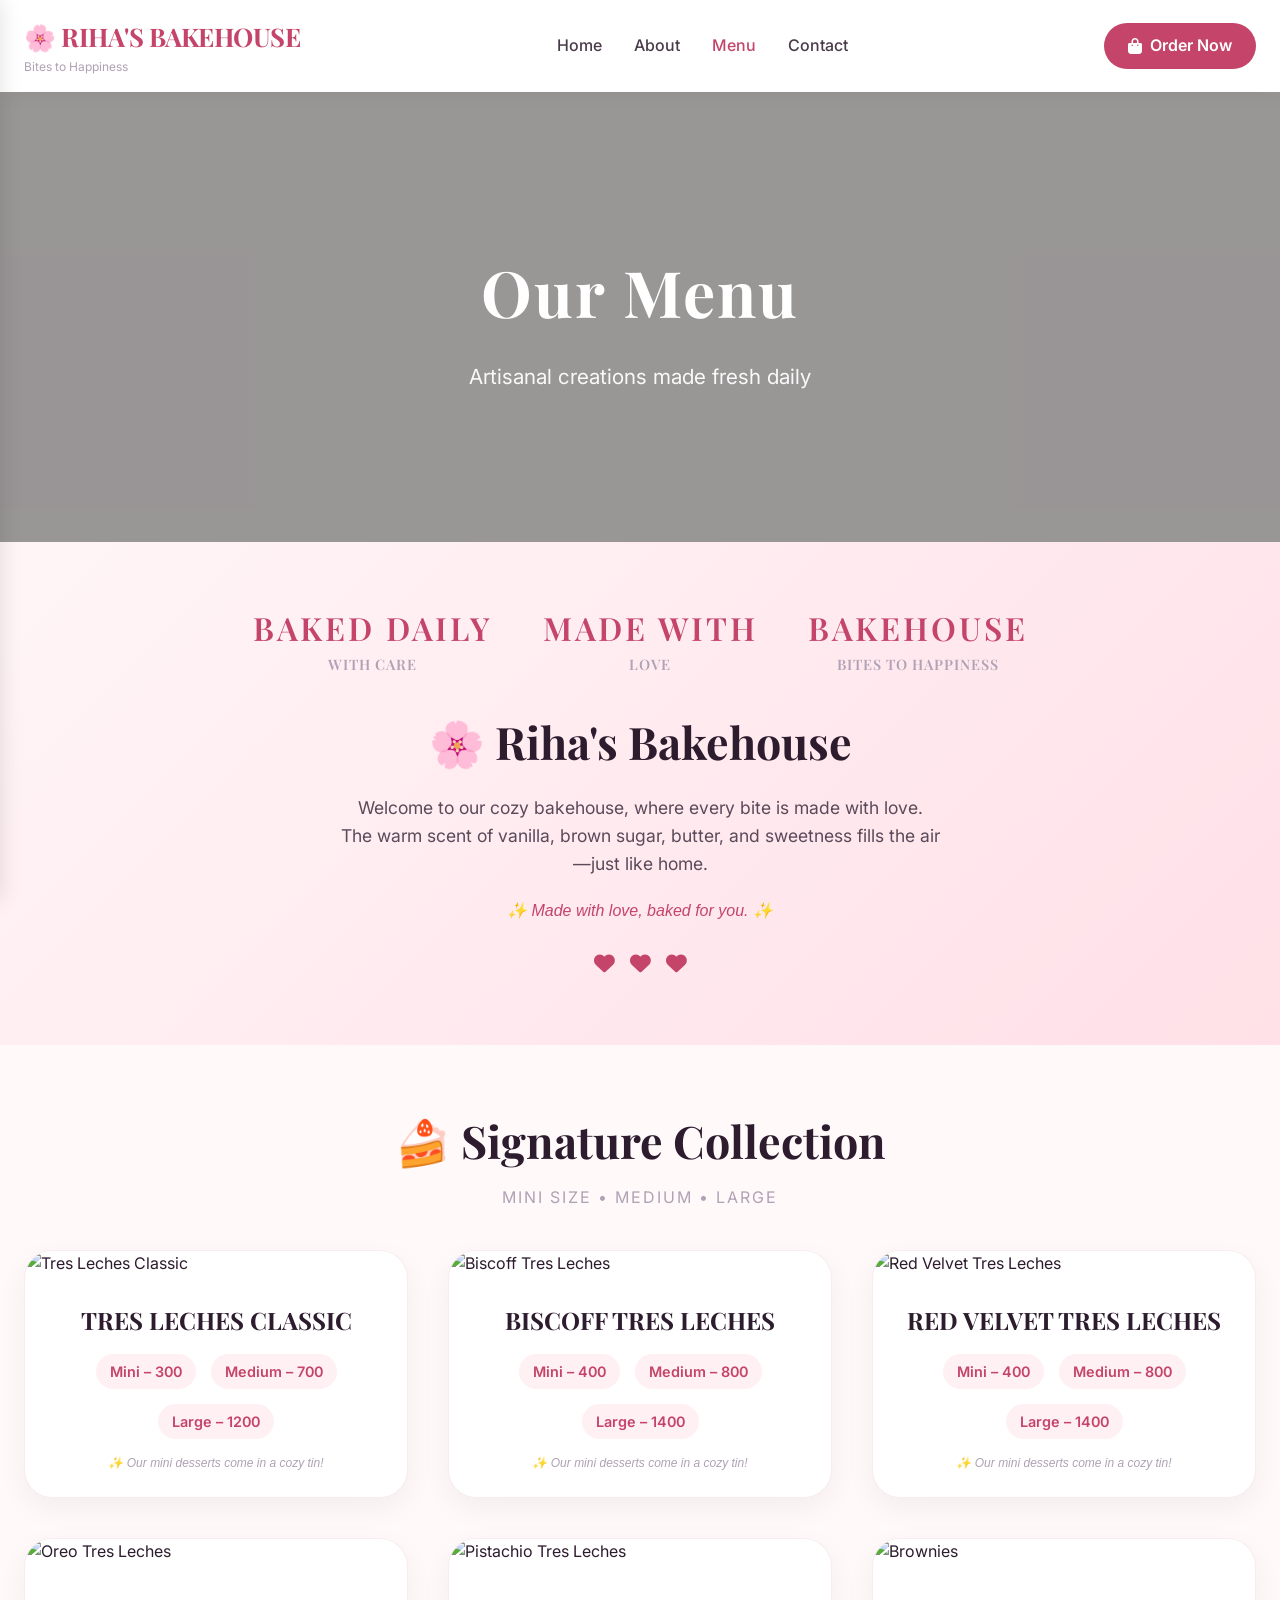
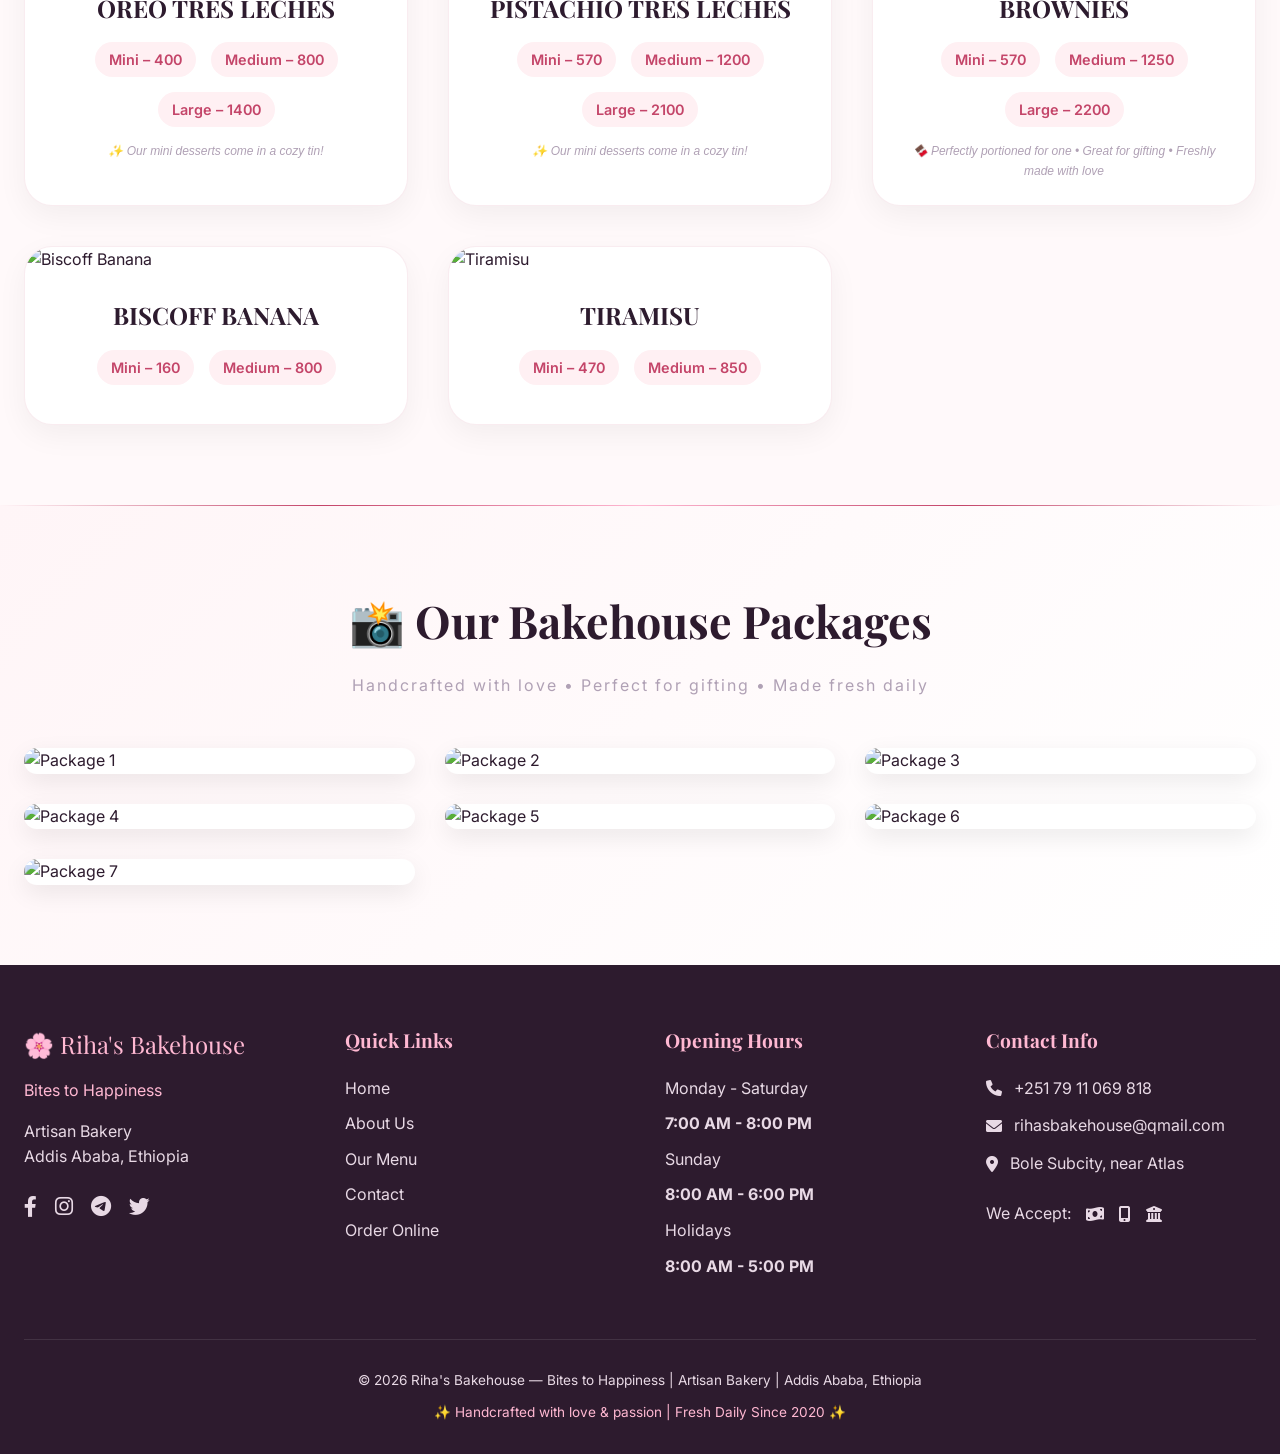
==== commit b6ccce6a: "Update index.html" ====
--- a/index.html
+++ b/index.html
@@ -3,9 +3,9 @@
 <head>
     <meta charset="UTF-8">
     <meta name="viewport" content="width=device-width, initial-scale=1.0, viewport-fit=cover">
-    <meta name="description" content="Riha's Bakehouse - Bites to Happiness. Premium Artisan Bakery in Addis Ababa, Ethiopia. Fresh tres leches, brownies, croissants baked daily with love.">
+    <meta name="description" content="Riha's Bakehouse - Bites to Happiness. Artisan tres leches, brownies, tiramisu baked fresh daily with love.">
     <meta name="theme-color" content="#FFF5F7">
-    <title>Riha's Bakehouse | Bites to Happiness | Artisan Bakery</title>
+    <title>Menu | Riha's Bakehouse | Bites to Happiness</title>
     <link href="https://fonts.googleapis.com/css2?family=Inter:wght@300;400;500;600;700&family=Playfair+Display:wght@400;500;600;700&display=swap" rel="stylesheet">
     <link rel="stylesheet" href="https://cdnjs.cloudflare.com/ajax/libs/font-awesome/6.0.0-beta3/css/all.min.css">
     <style>
@@ -198,8 +198,8 @@
         /* Hero Section */
         .hero {
             position: relative;
-            height: 70vh;
-            min-height: 500px;
+            height: 50vh;
+            min-height: 400px;
             display: flex;
             align-items: center;
             justify-content: center;
@@ -224,7 +224,7 @@
             left: 0;
             width: 100%;
             height: 100%;
-            background: rgba(0,0,0,0.45);
+            background: rgba(0,0,0,0.4);
             z-index: 1;
         }
 
@@ -237,35 +237,15 @@
             font-family: 'Playfair Display', serif;
             font-size: 4rem;
             margin-bottom: 16px;
-        }
-
-        .hero-content h1 span {
-            font-size: 3rem;
+            letter-spacing: 2px;
         }
 
         .hero-content p {
-            font-size: 1.2rem;
+            font-size: 1.3rem;
             opacity: 0.95;
-            margin-bottom: 32px;
-        }
-
-        .hero-btn {
-            background: #C44569;
-            color: white;
-            padding: 12px 32px;
-            border-radius: 40px;
-            text-decoration: none;
-            font-weight: 600;
-            transition: all 0.3s;
-            display: inline-block;
-        }
-
-        .hero-btn:hover {
-            background: #A83256;
-            transform: scale(1.02);
-        }
-
-        /* Welcome / Love Section */
+        }
+
+        /* Love Branding Section */
         .love-branding {
             background: linear-gradient(135deg, #FFF5F7 0%, #FFE0E7 100%);
             padding: 60px 0 40px;
@@ -275,29 +255,31 @@
         .baked-badges {
             display: flex;
             justify-content: center;
-            gap: 40px;
+            gap: 50px;
             margin-bottom: 30px;
             flex-wrap: wrap;
         }
 
         .baked-badge {
             font-family: 'Playfair Display', serif;
-            font-size: 1.8rem;
+            font-size: 2rem;
             font-weight: 600;
             color: #C44569;
             text-transform: uppercase;
-            letter-spacing: 2px;
+            letter-spacing: 3px;
+            position: relative;
         }
 
         .baked-badge small {
             font-size: 0.9rem;
             display: block;
             color: #B0A1B5;
+            letter-spacing: 1px;
         }
 
         .love-title {
             font-family: 'Playfair Display', serif;
-            font-size: 2.5rem;
+            font-size: 2.8rem;
             color: #2D1B2E;
             margin-bottom: 16px;
         }
@@ -309,103 +291,190 @@
             font-size: 1.1rem;
         }
 
-        .love-quote {
+        .heart-divider {
+            display: flex;
+            justify-content: center;
+            gap: 15px;
+            margin: 30px 0;
+            color: #C44569;
+            font-size: 1.3rem;
+        }
+
+        /* Menu Header */
+        .menu-header {
+            text-align: center;
+            margin: 60px 0 40px;
+        }
+
+        .menu-header h2 {
+            font-family: 'Playfair Display', serif;
+            font-size: 2.8rem;
+            color: #2D1B2E;
+            margin-bottom: 8px;
+        }
+
+        .menu-header p {
+            color: #B0A1B5;
+            font-size: 1rem;
+            letter-spacing: 2px;
+        }
+
+        /* Premium Cards Grid */
+        .cards-grid {
+            display: grid;
+            grid-template-columns: repeat(auto-fill, minmax(320px, 1fr));
+            gap: 40px;
+            margin-bottom: 80px;
+        }
+
+        .product-card {
+            background: white;
+            border-radius: 28px;
+            overflow: hidden;
+            box-shadow: 0 10px 30px rgba(0,0,0,0.05);
+            transition: all 0.4s cubic-bezier(0.2, 0.9, 0.4, 1.1);
+            cursor: pointer;
+            border: 1px solid rgba(196,69,105,0.1);
+        }
+
+        .product-card:hover {
+            transform: translateY(-12px);
+            box-shadow: 0 25px 45px rgba(196,69,105,0.15);
+            border-color: rgba(196,69,105,0.3);
+        }
+
+        .card-image {
+            width: 100%;
+            height: 260px;
+            object-fit: cover;
+            transition: transform 0.6s ease;
+        }
+
+        .product-card:hover .card-image {
+            transform: scale(1.03);
+        }
+
+        .card-content {
+            padding: 24px;
+            text-align: center;
+        }
+
+        .card-content h3 {
+            font-family: 'Playfair Display', serif;
+            font-size: 1.5rem;
+            margin-bottom: 12px;
+            color: #2D1B2E;
+        }
+
+        .price-row {
+            display: flex;
+            justify-content: center;
+            gap: 15px;
+            margin: 15px 0;
+            flex-wrap: wrap;
+        }
+
+        .price {
+            font-weight: 600;
+            font-size: 0.9rem;
+            color: #C44569;
+            background: #FFF0F3;
+            padding: 6px 14px;
+            border-radius: 30px;
+            display: inline-block;
+        }
+
+        .tin-note {
+            font-size: 0.75rem;
+            color: #B0A1B5;
+            margin-top: 12px;
             font-style: italic;
-            color: #C44569;
-            font-weight: 500;
+        }
+
+        /* Premium Gallery Section - Our Bakehouse Packages */
+        .gallery-section {
+            background: linear-gradient(135deg, #FFF5F7 0%, #FFFFFF 100%);
+            padding: 80px 0;
             margin-top: 20px;
-        }
-
-        .heart-divider {
-            display: flex;
-            justify-content: center;
-            gap: 12px;
-            margin: 30px 0;
-            color: #FFB8D2;
-            font-size: 1.2rem;
-        }
-
-        /* Section Title */
-        .section-title {
+            position: relative;
+        }
+
+        .gallery-section::before {
+            content: '';
+            position: absolute;
+            top: 0;
+            left: 0;
+            right: 0;
+            height: 1px;
+            background: linear-gradient(90deg, transparent, #C44569, #FFB8D2, #C44569, transparent);
+        }
+
+        .gallery-title {
             text-align: center;
             font-family: 'Playfair Display', serif;
-            font-size: 2.5rem;
+            font-size: 2.8rem;
             color: #2D1B2E;
-            margin: 48px 0 32px;
-        }
-
-        /* Cards Grid */
-        .cards-grid {
+            margin-bottom: 16px;
+        }
+
+        .gallery-subtitle {
+            text-align: center;
+            color: #B0A1B5;
+            margin-bottom: 50px;
+            font-size: 1rem;
+            letter-spacing: 2px;
+        }
+
+        .gallery-grid {
             display: grid;
-            grid-template-columns: repeat(auto-fill, minmax(280px, 1fr));
-            gap: 32px;
-            margin-bottom: 64px;
-        }
-
-        .product-card {
+            grid-template-columns: repeat(auto-fill, minmax(300px, 1fr));
+            gap: 30px;
+        }
+
+        .gallery-item {
+            position: relative;
             background: white;
             border-radius: 24px;
             overflow: hidden;
-            box-shadow: 0 4px 15px rgba(0,0,0,0.08);
-            transition: transform 0.3s, box-shadow 0.3s;
-            cursor: pointer;
-        }
-
-        .product-card:hover {
+            box-shadow: 0 8px 25px rgba(0,0,0,0.08);
+            transition: all 0.4s ease;
+        }
+
+        .gallery-item:hover {
             transform: translateY(-8px);
-            box-shadow: 0 12px 30px rgba(196,69,105,0.2);
-        }
-
-        .card-image {
+            box-shadow: 0 20px 40px rgba(196,69,105,0.2);
+        }
+
+        .gallery-item img {
             width: 100%;
-            height: 220px;
+            height: 280px;
             object-fit: cover;
-            transition: transform 0.3s;
-        }
-
-        .product-card:hover .card-image {
+            transition: transform 0.5s ease;
+        }
+
+        .gallery-item:hover img {
             transform: scale(1.02);
         }
 
-        .card-content {
+        .gallery-overlay {
+            position: absolute;
+            bottom: 0;
+            left: 0;
+            right: 0;
+            background: linear-gradient(to top, rgba(0,0,0,0.7), transparent);
             padding: 20px;
-        }
-
-        .card-content h3 {
-            font-family: 'Playfair Display', serif;
-            font-size: 1.3rem;
-            margin-bottom: 8px;
-            color: #2D1B2E;
-        }
-
-        .card-content p {
-            font-size: 0.85rem;
-            color: #B0A1B5;
-            margin-bottom: 12px;
-        }
-
-        .price {
-            font-weight: 700;
-            font-size: 1.2rem;
-            color: #C44569;
-            margin-bottom: 16px;
-        }
-
-        .add-to-cart {
-            width: 100%;
-            background: #FFF0F3;
-            border: none;
-            padding: 10px;
-            border-radius: 40px;
-            font-weight: 600;
-            color: #C44569;
-            cursor: pointer;
-            transition: all 0.3s;
-        }
-
-        .add-to-cart:hover {
-            background: #C44569;
             color: white;
+            opacity: 0;
+            transition: opacity 0.3s ease;
+        }
+
+        .gallery-item:hover .gallery-overlay {
+            opacity: 1;
+        }
+
+        .gallery-overlay span {
+            font-size: 0.9rem;
+            font-weight: 500;
         }
 
         /* Modal */
@@ -416,10 +485,11 @@
             left: 0;
             width: 100%;
             height: 100%;
-            background: rgba(0,0,0,0.8);
+            background: rgba(0,0,0,0.85);
             z-index: 4000;
             justify-content: center;
             align-items: center;
+            backdrop-filter: blur(5px);
         }
 
         .modal.active {
@@ -429,16 +499,16 @@
         .modal-content {
             background: white;
             border-radius: 32px;
-            max-width: 500px;
+            max-width: 550px;
             width: 90%;
             overflow: hidden;
-            animation: modalFadeIn 0.3s ease;
+            animation: modalFadeIn 0.4s cubic-bezier(0.2, 0.9, 0.4, 1.1);
         }
 
         @keyframes modalFadeIn {
             from {
                 opacity: 0;
-                transform: scale(0.9);
+                transform: scale(0.92);
             }
             to {
                 opacity: 1;
@@ -448,97 +518,107 @@
 
         .modal-image {
             width: 100%;
-            height: 280px;
+            height: 300px;
             object-fit: cover;
         }
 
         .modal-body {
-            padding: 24px;
+            padding: 32px;
             text-align: center;
         }
 
         .modal-body h3 {
             font-family: 'Playfair Display', serif;
-            font-size: 1.8rem;
+            font-size: 2rem;
             color: #2D1B2E;
-            margin-bottom: 16px;
-        }
-
-        .modal-price {
-            font-size: 1.5rem;
+            margin-bottom: 20px;
+        }
+
+        .modal-prices {
+            background: #FFF5F7;
+            padding: 20px;
+            border-radius: 24px;
+            margin: 20px 0;
+        }
+
+        .modal-prices p {
+            margin: 10px 0;
+            font-weight: 500;
+        }
+
+        .modal-note {
             color: #C44569;
-            font-weight: 700;
-            margin: 16px 0;
-        }
-
-        .modal-desc {
-            color: #5A4A5A;
-            margin-bottom: 16px;
+            font-size: 0.9rem;
+            margin-top: 15px;
         }
 
         .close-modal {
             background: #C44569;
             color: white;
             border: none;
-            padding: 12px 24px;
-            border-radius: 40px;
+            padding: 14px 28px;
+            border-radius: 50px;
             font-weight: 600;
+            font-size: 1rem;
             cursor: pointer;
-            margin-top: 16px;
+            margin-top: 20px;
             width: 100%;
+            transition: all 0.3s;
         }
 
         .close-modal:hover {
             background: #A83256;
+            transform: scale(1.02);
         }
 
         /* Footer */
         .main-footer {
             background: #2D1B2E;
             color: #E8D9E5;
-            padding: 48px 0 24px;
-            margin-top: 48px;
+            padding: 60px 0 30px;
         }
 
         .footer-grid {
             display: grid;
             grid-template-columns: repeat(auto-fit, minmax(220px, 1fr));
-            gap: 40px;
-            margin-bottom: 40px;
+            gap: 50px;
+            margin-bottom: 50px;
         }
 
         .footer-logo {
             font-family: 'Playfair Display', serif;
-            font-size: 1.4rem;
+            font-size: 1.5rem;
             color: #FFB8D2;
-            margin-bottom: 12px;
+            margin-bottom: 15px;
         }
 
         .tagline {
             color: #FFB8D2;
-            margin-bottom: 12px;
+            margin-bottom: 15px;
         }
 
         .social-links {
             display: flex;
-            gap: 16px;
-            margin-top: 16px;
+            gap: 18px;
+            margin-top: 20px;
         }
 
         .social-links a {
             color: #E8D9E5;
-            font-size: 1.2rem;
-            transition: color 0.3s;
+            font-size: 1.3rem;
+            transition: all 0.3s;
         }
 
         .social-links a:hover {
             color: #FFB8D2;
+            transform: translateY(-3px);
         }
 
         .footer-col h4 {
             font-family: 'Playfair Display', serif;
-            margin-bottom: 16px;
+            margin-bottom: 20px;
             color: #FFB8D2;
+            font-size: 1.2rem;
         }
 
         .footer-col ul {
@@ -546,7 +626,7 @@
         }
 
         .footer-col li {
-            margin-bottom: 8px;
+            margin-bottom: 10px;
         }
 
         .footer-col a {
@@ -562,48 +642,28 @@
         .contact-info li {
             display: flex;
             align-items: center;
-            gap: 10px;
+            gap: 12px;
+            margin-bottom: 12px;
         }
 
         .payment-badge {
-            margin-top: 20px;
-            display: flex;
-            gap: 12px;
+            margin-top: 25px;
+            display: flex;
+            gap: 15px;
             align-items: center;
             flex-wrap: wrap;
         }
 
         .footer-bottom {
             text-align: center;
-            padding-top: 24px;
+            padding-top: 30px;
             border-top: 1px solid rgba(255,255,255,0.1);
-            font-size: 0.8rem;
+            font-size: 0.85rem;
         }
 
         .footer-heart {
-            margin-top: 8px;
+            margin-top: 10px;
             color: #FFB8D2;
-        }
-
-        .toast-msg {
-            position: fixed;
-            bottom: 30px;
-            left: 50%;
-            transform: translateX(-50%) translateY(100px);
-            background: #C44569;
-            color: white;
-            padding: 12px 24px;
-            border-radius: 40px;
-            font-weight: 500;
-            z-index: 3000;
-            opacity: 0;
-            transition: all 0.3s;
-            pointer-events: none;
-        }
-
-        .toast-msg.show {
-            transform: translateX(-50%) translateY(0);
-            opacity: 1;
         }
 
         @media (max-width: 768px) {
@@ -617,13 +677,17 @@
                 font-size: 2.5rem;
             }
             .baked-badge {
-                font-size: 1.2rem;
+                font-size: 1.3rem;
             }
             .love-title {
-                font-size: 1.8rem;
+                font-size: 2rem;
             }
-            .cards-grid {
+            .cards-grid, .gallery-grid {
                 grid-template-columns: 1fr;
+            }
+            .gallery-overlay {
+                opacity: 1;
+                background: linear-gradient(to top, rgba(0,0,0,0.6), transparent);
             }
         }
     </style>
@@ -636,9 +700,9 @@
         <button class="close-sidebar" id="closeSidebarBtn"><i class="fas fa-times"></i></button>
     </div>
     <div class="sidebar-nav">
-        <a href="index.html" class="active"><i class="fas fa-home"></i> Home</a>
+        <a href="index.html"><i class="fas fa-home"></i> Home</a>
         <a href="about.html"><i class="fas fa-heart"></i> About</a>
-        <a href="menu.html"><i class="fas fa-bread-slice"></i> Menu</a>
+        <a href="menu.html" class="active"><i class="fas fa-bread-slice"></i> Menu</a>
         <a href="contact.html"><i class="fas fa-map-pin"></i> Contact</a>
     </div>
     <a href="order.html" class="sidebar-order-btn"><i class="fas fa-shopping-bag"></i> ORDER NOW</a>
@@ -660,9 +724,9 @@
             </a>
         </div>
         <nav class="desktop-nav">
-            <a href="index.html" class="active">Home</a>
+            <a href="index.html">Home</a>
             <a href="about.html">About</a>
-            <a href="menu.html">Menu</a>
+            <a href="menu.html" class="active">Menu</a>
             <a href="contact.html">Contact</a>
         </nav>
         <a href="order.html" class="btn-order"><i class="fas fa-shopping-bag"></i> Order Now</a>
@@ -675,9 +739,8 @@
         <div class="hero-bg" style="background-image: url('https://raw.githubusercontent.com/developereth/Rihasbakehouse/e25556f86fa35220a0a562366f5642f49d7dc7b2/360_F_996648613_JeLaqLaREMrfl1DwqWluZPTdFZurAo3a.jpg');"></div>
         <div class="hero-overlay-light"></div>
         <div class="container hero-content">
-            <h1>Bites to Happiness <span>🌸</span></h1>
-            <p>Artisan Bakery in the heart of Addis Ababa</p>
-            <a href="menu.html" class="hero-btn">Explore Our Menu →</a>
+            <h1>Our Menu</h1>
+            <p>Artisanal creations made fresh daily</p>
         </div>
     </section>
 
@@ -689,61 +752,167 @@
                 <div class="baked-badge">made with <small>love</small></div>
                 <div class="baked-badge">BAKEHOUSE <small>bites to happiness</small></div>
             </div>
-            <h2 class="love-title">🌸 Welcome to Riha's Bakehouse</h2>
+            <h2 class="love-title">🌸 Riha's Bakehouse</h2>
             <p class="love-text">Welcome to our cozy bakehouse, where every bite is made with love.<br>
             The warm scent of vanilla, brown sugar, butter, and sweetness fills the air—just like home.</p>
-            <p class="love-quote">✨ Made with love, baked for you. ✨</p>
+            <p class="love-quote" style="font-style: italic; color: #C44569;">✨ Made with love, baked for you. ✨</p>
             <div class="heart-divider">
                 <i class="fas fa-heart"></i> <i class="fas fa-heart"></i> <i class="fas fa-heart"></i>
             </div>
         </div>
     </section>
 
-    <!-- Featured Delights with GALLERY IMAGES -->
+    <!-- Menu Section -->
     <section class="container">
-        <h2 class="section-title">🌸 Featured Delights</h2>
-        <div class="cards-grid" id="featuredGrid">
-            <!-- Featured Item 1 - Gallery Image 1 -->
-            <div class="product-card" data-name="Tres Leches Classic" data-price="300" data-desc="Classic three milk cake, light and creamy. Our signature dessert!">
+        <div class="menu-header">
+            <h2>🍰 Signature Collection</h2>
+            <p>MINI SIZE • MEDIUM • LARGE</p>
+        </div>
+
+        <div class="cards-grid" id="menuGrid">
+            <!-- TRES LECHES CLASSIC -->
+            <div class="product-card" data-name="Tres Leches Classic" data-mini="300" data-medium="700" data-large="1200" data-desc="Classic three milk cake, light and creamy. A timeless favorite!">
                 <img src="https://raw.githubusercontent.com/developereth/Rihasbakehouse/e4eadb02b317c943716c5209bee5d738b26f97fd/a8195a03-8053-46a3-9f19-478ee8cfe290.png" class="card-image" alt="Tres Leches Classic">
                 <div class="card-content">
-                    <h3>Tres Leches Classic</h3>
-                    <p>Classic three milk cake, light and creamy</p>
-                    <div class="price">ETB 300 (Mini)</div>
-                    <button class="add-to-cart" data-item="Tres Leches Classic - 300 ETB">Add to Cart</button>
-                </div>
-            </div>
-
-            <!-- Featured Item 2 - Gallery Image 2 -->
-            <div class="product-card" data-name="Biscoff Tres Leches" data-price="400" data-desc="Caramelized biscoff cookie butter infused tres leches">
+                    <h3>TRES LECHES CLASSIC</h3>
+                    <div class="price-row">
+                        <span class="price">Mini – 300</span>
+                        <span class="price">Medium – 700</span>
+                        <span class="price">Large – 1200</span>
+                    </div>
+                    <div class="tin-note">✨ Our mini desserts come in a cozy tin!</div>
+                </div>
+            </div>
+
+            <!-- BISCOFF TRES LECHES -->
+            <div class="product-card" data-name="Biscoff Tres Leches" data-mini="400" data-medium="800" data-large="1400" data-desc="Caramelized biscoff cookie butter infused tres leches - irresistible!">
                 <img src="https://raw.githubusercontent.com/developereth/Rihasbakehouse/e4eadb02b317c943716c5209bee5d738b26f97fd/6f0f6a58-9d9a-4464-99b0-5e3bb75ba5fe.png" class="card-image" alt="Biscoff Tres Leches">
                 <div class="card-content">
-                    <h3>Biscoff Tres Leches</h3>
-                    <p>Cookie butter infused tres leches</p>
-                    <div class="price">ETB 400 (Mini)</div>
-                    <button class="add-to-cart" data-item="Biscoff Tres Leches - 400 ETB">Add to Cart</button>
-                </div>
-            </div>
-
-            <!-- Featured Item 3 - Gallery Image 3 -->
-            <div class="product-card" data-name="Red Velvet Tres Leches" data-price="400" data-desc="Red velvet cake soaked in three milk mixture">
+                    <h3>BISCOFF TRES LECHES</h3>
+                    <div class="price-row">
+                        <span class="price">Mini – 400</span>
+                        <span class="price">Medium – 800</span>
+                        <span class="price">Large – 1400</span>
+                    </div>
+                    <div class="tin-note">✨ Our mini desserts come in a cozy tin!</div>
+                </div>
+            </div>
+
+            <!-- RED VELVET TRES LECHES -->
+            <div class="product-card" data-name="Red Velvet Tres Leches" data-mini="400" data-medium="800" data-large="1400" data-desc="Red velvet cake soaked in three milk mixture - vibrant and velvety">
                 <img src="https://raw.githubusercontent.com/developereth/Rihasbakehouse/e4eadb02b317c943716c5209bee5d738b26f97fd/56187b10-f18c-4a25-ba5c-143b79c1c14d.png" class="card-image" alt="Red Velvet Tres Leches">
                 <div class="card-content">
-                    <h3>Red Velvet Tres Leches</h3>
-                    <p>Red velvet with creamy milk soak</p>
-                    <div class="price">ETB 400 (Mini)</div>
-                    <button class="add-to-cart" data-item="Red Velvet Tres Leches - 400 ETB">Add to Cart</button>
-                </div>
-            </div>
-
-            <!-- Featured Item 4 - Gallery Image 4 -->
-            <div class="product-card" data-name="Brownies" data-price="570" data-desc="Fudgy chocolate brownies, perfectly portioned">
+                    <h3>RED VELVET TRES LECHES</h3>
+                    <div class="price-row">
+                        <span class="price">Mini – 400</span>
+                        <span class="price">Medium – 800</span>
+                        <span class="price">Large – 1400</span>
+                    </div>
+                    <div class="tin-note">✨ Our mini desserts come in a cozy tin!</div>
+                </div>
+            </div>
+
+            <!-- OREO TRES LECHES -->
+            <div class="product-card" data-name="Oreo Tres Leches" data-mini="400" data-medium="800" data-large="1400" data-desc="Cookies and cream infused tres leches - a crowd pleaser">
+                <img src="https://raw.githubusercontent.com/developereth/Rihasbakehouse/e4eadb02b317c943716c5209bee5d738b26f97fd/51085379-19e1-499d-ab68-060c8a491985.png" class="card-image" alt="Oreo Tres Leches">
+                <div class="card-content">
+                    <h3>OREO TRES LECHES</h3>
+                    <div class="price-row">
+                        <span class="price">Mini – 400</span>
+                        <span class="price">Medium – 800</span>
+                        <span class="price">Large – 1400</span>
+                    </div>
+                    <div class="tin-note">✨ Our mini desserts come in a cozy tin!</div>
+                </div>
+            </div>
+
+            <!-- PISTACHIO TRES LECHES -->
+            <div class="product-card" data-name="Pistachio Tres Leches" data-mini="570" data-medium="1200" data-large="2100" data-desc="Nutty pistachio flavored tres leches - premium and elegant">
+                <img src="https://raw.githubusercontent.com/developereth/Rihasbakehouse/e4eadb02b317c943716c5209bee5d738b26f97fd/db509cf6-0361-4663-b6f3-b62b36d75286.png" class="card-image" alt="Pistachio Tres Leches">
+                <div class="card-content">
+                    <h3>PISTACHIO TRES LECHES</h3>
+                    <div class="price-row">
+                        <span class="price">Mini – 570</span>
+                        <span class="price">Medium – 1200</span>
+                        <span class="price">Large – 2100</span>
+                    </div>
+                    <div class="tin-note">✨ Our mini desserts come in a cozy tin!</div>
+                </div>
+            </div>
+
+            <!-- BROWNIES -->
+            <div class="product-card" data-name="Brownies" data-mini="570" data-medium="1250" data-large="2200" data-desc="Fudgy chocolate brownies, perfectly portioned - pure chocolate bliss">
                 <img src="https://raw.githubusercontent.com/developereth/Rihasbakehouse/e4eadb02b317c943716c5209bee5d738b26f97fd/f09b25bc-1cd8-4677-aa18-a16044ef6b51~2.png" class="card-image" alt="Brownies">
                 <div class="card-content">
-                    <h3>Brownies</h3>
-                    <p>Fudgy chocolate brownies</p>
-                    <div class="price">ETB 570 (Mini)</div>
-                    <button class="add-to-cart" data-item="Brownies - 570 ETB">Add to Cart</button>
+                    <h3>BROWNIES</h3>
+                    <div class="price-row">
+                        <span class="price">Mini – 570</span>
+                        <span class="price">Medium – 1250</span>
+                        <span class="price">Large – 2200</span>
+                    </div>
+                    <div class="tin-note">🍫 Perfectly portioned for one • Great for gifting • Freshly made with love</div>
+                </div>
+            </div>
+
+            <!-- BISCOFF BANANA -->
+            <div class="product-card" data-name="Biscoff Banana" data-mini="160" data-medium="800" data-large="" data-desc="Banana cake with biscoff cookie butter - a unique delight">
+                <img src="https://raw.githubusercontent.com/developereth/Rihasbakehouse/e9586f2b525473dd62acda28f36172bb93cdc768/a8195a03-8053-46a3-9f19-478ee8cfe290~4.png" class="card-image" alt="Biscoff Banana">
+                <div class="card-content">
+                    <h3>BISCOFF BANANA</h3>
+                    <div class="price-row">
+                        <span class="price">Mini – 160</span>
+                        <span class="price">Medium – 800</span>
+                    </div>
+                </div>
+            </div>
+
+            <!-- TIRAMISU -->
+            <div class="product-card" data-name="Tiramisu" data-mini="470" data-medium="850" data-large="" data-desc="Classic Italian coffee dessert with mascarpone - authentic and dreamy">
+                <img src="https://raw.githubusercontent.com/developereth/Rihasbakehouse/e4eadb02b317c943716c5209bee5d738b26f97fd/a8195a03-8053-46a3-9f19-79d0006860b6.png" class="card-image" alt="Tiramisu">
+                <div class="card-content">
+                    <h3>TIRAMISU</h3>
+                    <div class="price-row">
+                        <span class="price">Mini – 470</span>
+                        <span class="price">Medium – 850</span>
+                    </div>
+                </div>
+            </div>
+        </div>
+    </section>
+
+    <!-- PREMIUM GALLERY SECTION - Our Bakehouse Packages -->
+    <section class="gallery-section">
+        <div class="container">
+            <h2 class="gallery-title">📸 Our Bakehouse Packages</h2>
+            <p class="gallery-subtitle">Handcrafted with love • Perfect for gifting • Made fresh daily</p>
+            <div class="gallery-grid">
+                <div class="gallery-item">
+                    <img src="https://raw.githubusercontent.com/developereth/Rihasbakehouse/128c63f7dcf0e7a0afee0558c20e66028d747c66/32be262a-b282-49ab-83d3-d4d2bc97f7c7.png" alt="Package 1">
+                    <div class="gallery-overlay"><span>✨ Classic Collection</span></div>
+                </div>
+                <div class="gallery-item">
+                    <img src="https://raw.githubusercontent.com/developereth/Rihasbakehouse/128c63f7dcf0e7a0afee0558c20e66028d747c66/4cc14e42-3206-4631-baea-9eafce52d156.png" alt="Package 2">
+                    <div class="gallery-overlay"><span>🌸 Signature Box</span></div>
+                </div>
+                <div class="gallery-item">
+                    <img src="https://raw.githubusercontent.com/developereth/Rihasbakehouse/128c63f7dcf0e7a0afee0558c20e66028d747c66/Screenshot_2026-06-10-13-39-59-604.png" alt="Package 3">
+                    <div class="gallery-overlay"><span>🍰 Celebration Set</span></div>
+                </div>
+                <div class="gallery-item">
+                    <img src="https://raw.githubusercontent.com/developereth/Rihasbakehouse/128c63f7dcf0e7a0afee0558c20e66028d747c66/b71daac8-5f6c-449c-afbf-0c4bcb9f32f7.png" alt="Package 4">
+                    <div class="gallery-overlay"><span>💝 Gift Box</span></div>
+                </div>
+                <div class="gallery-item">
+                    <img src="https://raw.githubusercontent.com/developereth/Rihasbakehouse/128c63f7dcf0e7a0afee0558c20e66028d747c66/c34cab3e-b596-47bd-b56e-fa35ff61d421.png" alt="Package 5">
+                    <div class="gallery-overlay"><span>🎁 Premium Tray</span></div>
+                </div>
+                <div class="gallery-item">
+                    <img src="https://raw.githubusercontent.com/developereth/Rihasbakehouse/128c63f7dcf0e7a0afee0558c20e66028d747c66/cf505067-8d25-4cd7-9ce9-370eebe7676e.png" alt="Package 6">
+                    <div class="gallery-overlay"><span>✨ Deluxe Package</span></div>
+                </div>
+                <div class="gallery-item">
+                    <img src="https://raw.githubusercontent.com/developereth/Rihasbakehouse/128c63f7dcf0e7a0afee0558c20e66028d747c66/fbe6b5fd-f2e1-4c6c-b193-ff7f0700b4a6.png" alt="Package 7">
+                    <div class="gallery-overlay"><span>🌸 Family Pack</span></div>
                 </div>
             </div>
         </div>
@@ -756,8 +925,9 @@
         <img id="modalImage" class="modal-image" src="" alt="">
         <div class="modal-body">
             <h3 id="modalTitle"></h3>
-            <div class="modal-price" id="modalPrice"></div>
-            <p id="modalDesc" class="modal-desc"></p>
+            <div class="modal-prices" id="modalPrices"></div>
+            <p id="modalDesc" style="color: #5A4A5A; line-height: 1.6;"></p>
+            <div class="modal-note" id="modalNote"></div>
             <button class="close-modal" id="closeModalBtn">Close</button>
         </div>
     </div>
@@ -820,8 +990,6 @@
     </div>
 </footer>
 
-<div id="toastMsg" class="toast-msg">✓ Added to cart</div>
-
 <script>
     // Mobile sidebar
     const mobileMenuBtn = document.getElementById('mobileMenuBtn');
@@ -847,20 +1015,30 @@
     const modal = document.getElementById('itemModal');
     const modalImage = document.getElementById('modalImage');
     const modalTitle = document.getElementById('modalTitle');
-    const modalPrice = document.getElementById('modalPrice');
+    const modalPrices = document.getElementById('modalPrices');
     const modalDesc = document.getElementById('modalDesc');
+    const modalNote = document.getElementById('modalNote');
     const closeModalBtn = document.getElementById('closeModalBtn');
 
     function showModal(card) {
         const name = card.dataset.name;
-        const price = card.dataset.price;
+        const mini = card.dataset.mini;
+        const medium = card.dataset.medium;
+        const large = card.dataset.large;
         const desc = card.dataset.desc;
         const imgSrc = card.querySelector('.card-image').src;
+        const tinNote = card.querySelector('.tin-note')?.innerHTML || '';
 
         modalTitle.innerText = name;
         modalImage.src = imgSrc;
         modalDesc.innerText = desc || 'Freshly baked with love';
-        modalPrice.innerText = `ETB ${price}`;
+
+        let pricesHtml = '';
+        if (mini) pricesHtml += `<p><strong>🍰 Mini:</strong> ETB ${mini}</p>`;
+        if (medium) pricesHtml += `<p><strong>📦 Medium:</strong> ETB ${medium}</p>`;
+        if (large) pricesHtml += `<p><strong>🎂 Large:</strong> ETB ${large}</p>`;
+        modalPrices.innerHTML = pricesHtml;
+        modalNote.innerHTML = tinNote || '✨ Made with love, baked for you ✨';
 
         modal.classList.add('active');
     }
@@ -880,18 +1058,6 @@
     modal.addEventListener('click', function(e) {
         if (e.target === modal) closeModal();
     });
-
-    // Add to cart toast
-    const toast = document.getElementById('toastMsg');
-    document.querySelectorAll('.add-to-cart').forEach(btn => {
-        btn.addEventListener('click', function(e) {
-            e.stopPropagation();
-            toast.classList.add('show');
-            setTimeout(() => {
-                toast.classList.remove('show');
-            }, 1500);
-        });
-    });
 </script>
 </body>
 </html>
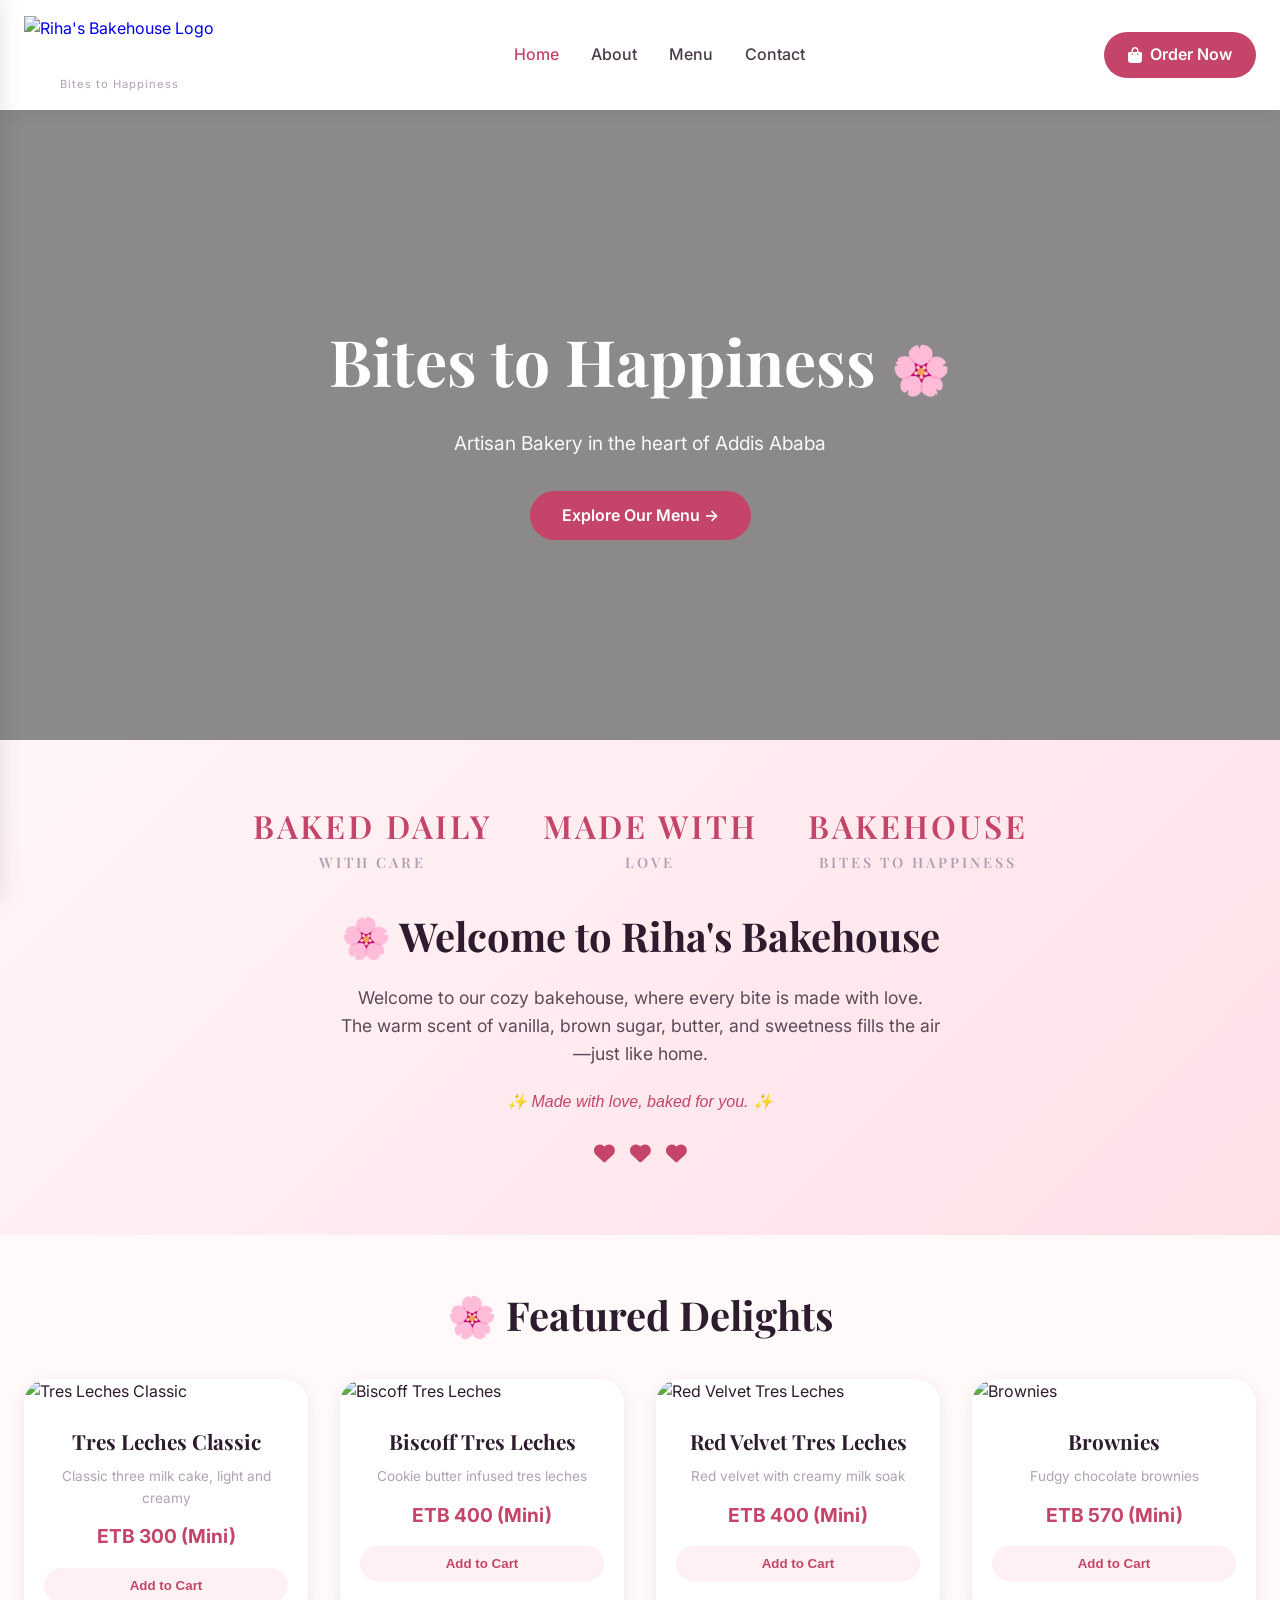
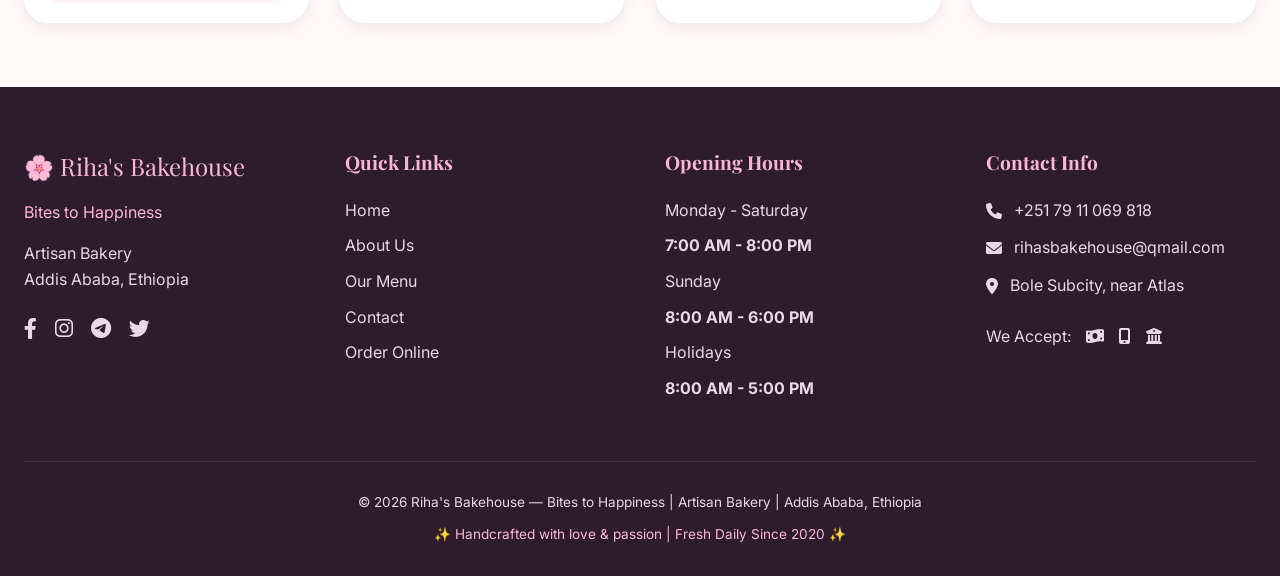
==== commit 69d51b82: "Update index.html" ====
--- a/index.html
+++ b/index.html
@@ -3,9 +3,9 @@
 <head>
     <meta charset="UTF-8">
     <meta name="viewport" content="width=device-width, initial-scale=1.0, viewport-fit=cover">
-    <meta name="description" content="Riha's Bakehouse - Bites to Happiness. Artisan tres leches, brownies, tiramisu baked fresh daily with love.">
+    <meta name="description" content="Riha's Bakehouse - Bites to Happiness. Premium Artisan Bakery in Addis Ababa, Ethiopia.">
     <meta name="theme-color" content="#FFF5F7">
-    <title>Menu | Riha's Bakehouse | Bites to Happiness</title>
+    <title>Riha's Bakehouse | Bites to Happiness | Artisan Bakery</title>
     <link href="https://fonts.googleapis.com/css2?family=Inter:wght@300;400;500;600;700&family=Playfair+Display:wght@400;500;600;700&display=swap" rel="stylesheet">
     <link rel="stylesheet" href="https://cdnjs.cloudflare.com/ajax/libs/font-awesome/6.0.0-beta3/css/all.min.css">
     <style>
@@ -46,21 +46,25 @@
             padding: 16px 24px;
         }
 
-        .logo h1 {
-            font-family: 'Playfair Display', serif;
-            font-size: 1.6rem;
-            color: #C44569;
-            letter-spacing: -0.5px;
+        .logo a {
+            display: flex;
+            flex-direction: column;
+            align-items: center;
+            text-decoration: none;
+        }
+
+        .logo-img {
+            height: 55px;
+            width: auto;
+            display: block;
+            margin-bottom: 5px;
         }
 
         .logo span {
-            font-size: 0.75rem;
+            font-size: 0.7rem;
             color: #B0A1B5;
             display: block;
-        }
-
-        .logo a {
-            text-decoration: none;
+            letter-spacing: 1px;
         }
 
         .desktop-nav {
@@ -150,6 +154,11 @@
             border-bottom: 1px solid #FFE0E7;
         }
 
+        .sidebar-header h3 {
+            font-family: 'Playfair Display', serif;
+            color: #C44569;
+        }
+
         .close-sidebar {
             background: none;
             border: none;
@@ -198,8 +207,8 @@
         /* Hero Section */
         .hero {
             position: relative;
-            height: 50vh;
-            min-height: 400px;
+            height: 70vh;
+            min-height: 500px;
             display: flex;
             align-items: center;
             justify-content: center;
@@ -224,7 +233,7 @@
             left: 0;
             width: 100%;
             height: 100%;
-            background: rgba(0,0,0,0.4);
+            background: rgba(0,0,0,0.45);
             z-index: 1;
         }
 
@@ -237,12 +246,32 @@
             font-family: 'Playfair Display', serif;
             font-size: 4rem;
             margin-bottom: 16px;
-            letter-spacing: 2px;
+        }
+
+        .hero-content h1 span {
+            font-size: 3rem;
         }
 
         .hero-content p {
-            font-size: 1.3rem;
+            font-size: 1.2rem;
             opacity: 0.95;
+            margin-bottom: 32px;
+        }
+
+        .hero-btn {
+            background: #C44569;
+            color: white;
+            padding: 12px 32px;
+            border-radius: 40px;
+            text-decoration: none;
+            font-weight: 600;
+            transition: all 0.3s;
+            display: inline-block;
+        }
+
+        .hero-btn:hover {
+            background: #A83256;
+            transform: scale(1.02);
         }
 
         /* Love Branding Section */
@@ -267,19 +296,17 @@
             color: #C44569;
             text-transform: uppercase;
             letter-spacing: 3px;
-            position: relative;
         }
 
         .baked-badge small {
             font-size: 0.9rem;
             display: block;
             color: #B0A1B5;
-            letter-spacing: 1px;
         }
 
         .love-title {
             font-family: 'Playfair Display', serif;
-            font-size: 2.8rem;
+            font-size: 2.5rem;
             color: #2D1B2E;
             margin-bottom: 16px;
         }
@@ -291,6 +318,13 @@
             font-size: 1.1rem;
         }
 
+        .love-quote {
+            font-style: italic;
+            color: #C44569;
+            font-weight: 500;
+            margin-top: 20px;
+        }
+
         .heart-divider {
             display: flex;
             justify-content: center;
@@ -300,181 +334,88 @@
             font-size: 1.3rem;
         }
 
-        /* Menu Header */
-        .menu-header {
+        /* Section Title */
+        .section-title {
             text-align: center;
-            margin: 60px 0 40px;
-        }
-
-        .menu-header h2 {
             font-family: 'Playfair Display', serif;
-            font-size: 2.8rem;
+            font-size: 2.5rem;
             color: #2D1B2E;
-            margin-bottom: 8px;
-        }
-
-        .menu-header p {
-            color: #B0A1B5;
-            font-size: 1rem;
-            letter-spacing: 2px;
-        }
-
-        /* Premium Cards Grid */
+            margin: 48px 0 32px;
+        }
+
+        /* Cards Grid */
         .cards-grid {
             display: grid;
-            grid-template-columns: repeat(auto-fill, minmax(320px, 1fr));
-            gap: 40px;
-            margin-bottom: 80px;
+            grid-template-columns: repeat(auto-fill, minmax(280px, 1fr));
+            gap: 32px;
+            margin-bottom: 64px;
         }
 
         .product-card {
-            background: white;
-            border-radius: 28px;
-            overflow: hidden;
-            box-shadow: 0 10px 30px rgba(0,0,0,0.05);
-            transition: all 0.4s cubic-bezier(0.2, 0.9, 0.4, 1.1);
-            cursor: pointer;
-            border: 1px solid rgba(196,69,105,0.1);
-        }
-
-        .product-card:hover {
-            transform: translateY(-12px);
-            box-shadow: 0 25px 45px rgba(196,69,105,0.15);
-            border-color: rgba(196,69,105,0.3);
-        }
-
-        .card-image {
-            width: 100%;
-            height: 260px;
-            object-fit: cover;
-            transition: transform 0.6s ease;
-        }
-
-        .product-card:hover .card-image {
-            transform: scale(1.03);
-        }
-
-        .card-content {
-            padding: 24px;
-            text-align: center;
-        }
-
-        .card-content h3 {
-            font-family: 'Playfair Display', serif;
-            font-size: 1.5rem;
-            margin-bottom: 12px;
-            color: #2D1B2E;
-        }
-
-        .price-row {
-            display: flex;
-            justify-content: center;
-            gap: 15px;
-            margin: 15px 0;
-            flex-wrap: wrap;
-        }
-
-        .price {
-            font-weight: 600;
-            font-size: 0.9rem;
-            color: #C44569;
-            background: #FFF0F3;
-            padding: 6px 14px;
-            border-radius: 30px;
-            display: inline-block;
-        }
-
-        .tin-note {
-            font-size: 0.75rem;
-            color: #B0A1B5;
-            margin-top: 12px;
-            font-style: italic;
-        }
-
-        /* Premium Gallery Section - Our Bakehouse Packages */
-        .gallery-section {
-            background: linear-gradient(135deg, #FFF5F7 0%, #FFFFFF 100%);
-            padding: 80px 0;
-            margin-top: 20px;
-            position: relative;
-        }
-
-        .gallery-section::before {
-            content: '';
-            position: absolute;
-            top: 0;
-            left: 0;
-            right: 0;
-            height: 1px;
-            background: linear-gradient(90deg, transparent, #C44569, #FFB8D2, #C44569, transparent);
-        }
-
-        .gallery-title {
-            text-align: center;
-            font-family: 'Playfair Display', serif;
-            font-size: 2.8rem;
-            color: #2D1B2E;
-            margin-bottom: 16px;
-        }
-
-        .gallery-subtitle {
-            text-align: center;
-            color: #B0A1B5;
-            margin-bottom: 50px;
-            font-size: 1rem;
-            letter-spacing: 2px;
-        }
-
-        .gallery-grid {
-            display: grid;
-            grid-template-columns: repeat(auto-fill, minmax(300px, 1fr));
-            gap: 30px;
-        }
-
-        .gallery-item {
-            position: relative;
             background: white;
             border-radius: 24px;
             overflow: hidden;
-            box-shadow: 0 8px 25px rgba(0,0,0,0.08);
-            transition: all 0.4s ease;
-        }
-
-        .gallery-item:hover {
+            box-shadow: 0 4px 15px rgba(0,0,0,0.08);
+            transition: transform 0.3s, box-shadow 0.3s;
+            cursor: pointer;
+        }
+
+        .product-card:hover {
             transform: translateY(-8px);
-            box-shadow: 0 20px 40px rgba(196,69,105,0.2);
-        }
-
-        .gallery-item img {
+            box-shadow: 0 12px 30px rgba(196,69,105,0.2);
+        }
+
+        .card-image {
             width: 100%;
-            height: 280px;
+            height: 220px;
             object-fit: cover;
-            transition: transform 0.5s ease;
-        }
-
-        .gallery-item:hover img {
+            transition: transform 0.3s;
+        }
+
+        .product-card:hover .card-image {
             transform: scale(1.02);
         }
 
-        .gallery-overlay {
-            position: absolute;
-            bottom: 0;
-            left: 0;
-            right: 0;
-            background: linear-gradient(to top, rgba(0,0,0,0.7), transparent);
+        .card-content {
             padding: 20px;
+            text-align: center;
+        }
+
+        .card-content h3 {
+            font-family: 'Playfair Display', serif;
+            font-size: 1.3rem;
+            margin-bottom: 8px;
+            color: #2D1B2E;
+        }
+
+        .card-content p {
+            font-size: 0.85rem;
+            color: #B0A1B5;
+            margin-bottom: 12px;
+        }
+
+        .price {
+            font-weight: 700;
+            font-size: 1.2rem;
+            color: #C44569;
+            margin-bottom: 16px;
+        }
+
+        .add-to-cart {
+            width: 100%;
+            background: #FFF0F3;
+            border: none;
+            padding: 10px;
+            border-radius: 40px;
+            font-weight: 600;
+            color: #C44569;
+            cursor: pointer;
+            transition: all 0.3s;
+        }
+
+        .add-to-cart:hover {
+            background: #C44569;
             color: white;
-            opacity: 0;
-            transition: opacity 0.3s ease;
-        }
-
-        .gallery-item:hover .gallery-overlay {
-            opacity: 1;
-        }
-
-        .gallery-overlay span {
-            font-size: 0.9rem;
-            font-weight: 500;
         }
 
         /* Modal */
@@ -499,10 +440,10 @@
         .modal-content {
             background: white;
             border-radius: 32px;
-            max-width: 550px;
+            max-width: 500px;
             width: 90%;
             overflow: hidden;
-            animation: modalFadeIn 0.4s cubic-bezier(0.2, 0.9, 0.4, 1.1);
+            animation: modalFadeIn 0.3s ease;
         }
 
         @keyframes modalFadeIn {
@@ -518,57 +459,48 @@
 
         .modal-image {
             width: 100%;
-            height: 300px;
+            height: 280px;
             object-fit: cover;
         }
 
         .modal-body {
-            padding: 32px;
+            padding: 24px;
             text-align: center;
         }
 
         .modal-body h3 {
             font-family: 'Playfair Display', serif;
-            font-size: 2rem;
+            font-size: 1.8rem;
             color: #2D1B2E;
-            margin-bottom: 20px;
-        }
-
-        .modal-prices {
-            background: #FFF5F7;
-            padding: 20px;
-            border-radius: 24px;
-            margin: 20px 0;
-        }
-
-        .modal-prices p {
-            margin: 10px 0;
-            font-weight: 500;
-        }
-
-        .modal-note {
-            color: #C44569;
-            font-size: 0.9rem;
-            margin-top: 15px;
+            margin-bottom: 16px;
+        }
+
+        .modal-price {
+            font-size: 1.5rem;
+            color: #C44569;
+            font-weight: 700;
+            margin: 16px 0;
+        }
+
+        .modal-desc {
+            color: #5A4A5A;
+            margin-bottom: 16px;
         }
 
         .close-modal {
             background: #C44569;
             color: white;
             border: none;
-            padding: 14px 28px;
-            border-radius: 50px;
+            padding: 12px 24px;
+            border-radius: 40px;
             font-weight: 600;
-            font-size: 1rem;
             cursor: pointer;
-            margin-top: 20px;
+            margin-top: 16px;
             width: 100%;
-            transition: all 0.3s;
         }
 
         .close-modal:hover {
             background: #A83256;
-            transform: scale(1.02);
         }
 
         /* Footer */
@@ -664,6 +596,27 @@
         .footer-heart {
             margin-top: 10px;
             color: #FFB8D2;
+        }
+
+        .toast-msg {
+            position: fixed;
+            bottom: 30px;
+            left: 50%;
+            transform: translateX(-50%) translateY(100px);
+            background: #C44569;
+            color: white;
+            padding: 12px 24px;
+            border-radius: 40px;
+            font-weight: 500;
+            z-index: 3000;
+            opacity: 0;
+            transition: all 0.3s;
+            pointer-events: none;
+        }
+
+        .toast-msg.show {
+            transform: translateX(-50%) translateY(0);
+            opacity: 1;
         }
 
         @media (max-width: 768px) {
@@ -680,14 +633,13 @@
                 font-size: 1.3rem;
             }
             .love-title {
-                font-size: 2rem;
+                font-size: 1.8rem;
             }
-            .cards-grid, .gallery-grid {
+            .cards-grid {
                 grid-template-columns: 1fr;
             }
-            .gallery-overlay {
-                opacity: 1;
-                background: linear-gradient(to top, rgba(0,0,0,0.6), transparent);
+            .logo-img {
+                height: 45px;
             }
         }
     </style>
@@ -700,9 +652,9 @@
         <button class="close-sidebar" id="closeSidebarBtn"><i class="fas fa-times"></i></button>
     </div>
     <div class="sidebar-nav">
-        <a href="index.html"><i class="fas fa-home"></i> Home</a>
+        <a href="index.html" class="active"><i class="fas fa-home"></i> Home</a>
         <a href="about.html"><i class="fas fa-heart"></i> About</a>
-        <a href="menu.html" class="active"><i class="fas fa-bread-slice"></i> Menu</a>
+        <a href="menu.html"><i class="fas fa-bread-slice"></i> Menu</a>
         <a href="contact.html"><i class="fas fa-map-pin"></i> Contact</a>
     </div>
     <a href="order.html" class="sidebar-order-btn"><i class="fas fa-shopping-bag"></i> ORDER NOW</a>
@@ -719,14 +671,14 @@
         <button class="mobile-menu-btn" id="mobileMenuBtn"><i class="fas fa-bars"></i></button>
         <div class="logo">
             <a href="index.html">
-                <h1>🌸 RIHA'S BAKEHOUSE</h1>
+                <img src="https://raw.githubusercontent.com/developereth/Rihasbakehouse/59dfa04a9b1383bafff3cfb62a4f651a7692305d/2c4b42de-78e7-424c-bec7-a520ec8c13aa.png" alt="Riha's Bakehouse Logo" class="logo-img">
                 <span>Bites to Happiness</span>
             </a>
         </div>
         <nav class="desktop-nav">
-            <a href="index.html">Home</a>
+            <a href="index.html" class="active">Home</a>
             <a href="about.html">About</a>
-            <a href="menu.html" class="active">Menu</a>
+            <a href="menu.html">Menu</a>
             <a href="contact.html">Contact</a>
         </nav>
         <a href="order.html" class="btn-order"><i class="fas fa-shopping-bag"></i> Order Now</a>
@@ -734,17 +686,16 @@
 </header>
 
 <main>
-    <!-- Hero Section -->
     <section class="hero">
         <div class="hero-bg" style="background-image: url('https://raw.githubusercontent.com/developereth/Rihasbakehouse/e25556f86fa35220a0a562366f5642f49d7dc7b2/360_F_996648613_JeLaqLaREMrfl1DwqWluZPTdFZurAo3a.jpg');"></div>
         <div class="hero-overlay-light"></div>
         <div class="container hero-content">
-            <h1>Our Menu</h1>
-            <p>Artisanal creations made fresh daily</p>
+            <h1>Bites to Happiness <span>🌸</span></h1>
+            <p>Artisan Bakery in the heart of Addis Ababa</p>
+            <a href="menu.html" class="hero-btn">Explore Our Menu →</a>
         </div>
     </section>
 
-    <!-- Love Branding Section -->
     <section class="love-branding">
         <div class="container">
             <div class="baked-badges">
@@ -752,182 +703,66 @@
                 <div class="baked-badge">made with <small>love</small></div>
                 <div class="baked-badge">BAKEHOUSE <small>bites to happiness</small></div>
             </div>
-            <h2 class="love-title">🌸 Riha's Bakehouse</h2>
+            <h2 class="love-title">🌸 Welcome to Riha's Bakehouse</h2>
             <p class="love-text">Welcome to our cozy bakehouse, where every bite is made with love.<br>
             The warm scent of vanilla, brown sugar, butter, and sweetness fills the air—just like home.</p>
-            <p class="love-quote" style="font-style: italic; color: #C44569;">✨ Made with love, baked for you. ✨</p>
+            <p class="love-quote">✨ Made with love, baked for you. ✨</p>
             <div class="heart-divider">
                 <i class="fas fa-heart"></i> <i class="fas fa-heart"></i> <i class="fas fa-heart"></i>
             </div>
         </div>
     </section>
 
-    <!-- Menu Section -->
     <section class="container">
-        <div class="menu-header">
-            <h2>🍰 Signature Collection</h2>
-            <p>MINI SIZE • MEDIUM • LARGE</p>
-        </div>
-
-        <div class="cards-grid" id="menuGrid">
-            <!-- TRES LECHES CLASSIC -->
-            <div class="product-card" data-name="Tres Leches Classic" data-mini="300" data-medium="700" data-large="1200" data-desc="Classic three milk cake, light and creamy. A timeless favorite!">
+        <h2 class="section-title">🌸 Featured Delights</h2>
+        <div class="cards-grid" id="featuredGrid">
+            <div class="product-card" data-name="Tres Leches Classic" data-price="300" data-desc="Classic three milk cake, light and creamy. Our signature dessert!">
                 <img src="https://raw.githubusercontent.com/developereth/Rihasbakehouse/e4eadb02b317c943716c5209bee5d738b26f97fd/a8195a03-8053-46a3-9f19-478ee8cfe290.png" class="card-image" alt="Tres Leches Classic">
                 <div class="card-content">
-                    <h3>TRES LECHES CLASSIC</h3>
-                    <div class="price-row">
-                        <span class="price">Mini – 300</span>
-                        <span class="price">Medium – 700</span>
-                        <span class="price">Large – 1200</span>
-                    </div>
-                    <div class="tin-note">✨ Our mini desserts come in a cozy tin!</div>
+                    <h3>Tres Leches Classic</h3>
+                    <p>Classic three milk cake, light and creamy</p>
+                    <div class="price">ETB 300 (Mini)</div>
+                    <button class="add-to-cart" data-item="Tres Leches Classic - 300 ETB">Add to Cart</button>
                 </div>
             </div>
-
-            <!-- BISCOFF TRES LECHES -->
-            <div class="product-card" data-name="Biscoff Tres Leches" data-mini="400" data-medium="800" data-large="1400" data-desc="Caramelized biscoff cookie butter infused tres leches - irresistible!">
+            <div class="product-card" data-name="Biscoff Tres Leches" data-price="400" data-desc="Caramelized biscoff cookie butter infused tres leches">
                 <img src="https://raw.githubusercontent.com/developereth/Rihasbakehouse/e4eadb02b317c943716c5209bee5d738b26f97fd/6f0f6a58-9d9a-4464-99b0-5e3bb75ba5fe.png" class="card-image" alt="Biscoff Tres Leches">
                 <div class="card-content">
-                    <h3>BISCOFF TRES LECHES</h3>
-                    <div class="price-row">
-                        <span class="price">Mini – 400</span>
-                        <span class="price">Medium – 800</span>
-                        <span class="price">Large – 1400</span>
-                    </div>
-                    <div class="tin-note">✨ Our mini desserts come in a cozy tin!</div>
+                    <h3>Biscoff Tres Leches</h3>
+                    <p>Cookie butter infused tres leches</p>
+                    <div class="price">ETB 400 (Mini)</div>
+                    <button class="add-to-cart" data-item="Biscoff Tres Leches - 400 ETB">Add to Cart</button>
                 </div>
             </div>
-
-            <!-- RED VELVET TRES LECHES -->
-            <div class="product-card" data-name="Red Velvet Tres Leches" data-mini="400" data-medium="800" data-large="1400" data-desc="Red velvet cake soaked in three milk mixture - vibrant and velvety">
+            <div class="product-card" data-name="Red Velvet Tres Leches" data-price="400" data-desc="Red velvet cake soaked in three milk mixture">
                 <img src="https://raw.githubusercontent.com/developereth/Rihasbakehouse/e4eadb02b317c943716c5209bee5d738b26f97fd/56187b10-f18c-4a25-ba5c-143b79c1c14d.png" class="card-image" alt="Red Velvet Tres Leches">
                 <div class="card-content">
-                    <h3>RED VELVET TRES LECHES</h3>
-                    <div class="price-row">
-                        <span class="price">Mini – 400</span>
-                        <span class="price">Medium – 800</span>
-                        <span class="price">Large – 1400</span>
-                    </div>
-                    <div class="tin-note">✨ Our mini desserts come in a cozy tin!</div>
+                    <h3>Red Velvet Tres Leches</h3>
+                    <p>Red velvet with creamy milk soak</p>
+                    <div class="price">ETB 400 (Mini)</div>
+                    <button class="add-to-cart" data-item="Red Velvet Tres Leches - 400 ETB">Add to Cart</button>
                 </div>
             </div>
-
-            <!-- OREO TRES LECHES -->
-            <div class="product-card" data-name="Oreo Tres Leches" data-mini="400" data-medium="800" data-large="1400" data-desc="Cookies and cream infused tres leches - a crowd pleaser">
-                <img src="https://raw.githubusercontent.com/developereth/Rihasbakehouse/e4eadb02b317c943716c5209bee5d738b26f97fd/51085379-19e1-499d-ab68-060c8a491985.png" class="card-image" alt="Oreo Tres Leches">
-                <div class="card-content">
-                    <h3>OREO TRES LECHES</h3>
-                    <div class="price-row">
-                        <span class="price">Mini – 400</span>
-                        <span class="price">Medium – 800</span>
-                        <span class="price">Large – 1400</span>
-                    </div>
-                    <div class="tin-note">✨ Our mini desserts come in a cozy tin!</div>
-                </div>
-            </div>
-
-            <!-- PISTACHIO TRES LECHES -->
-            <div class="product-card" data-name="Pistachio Tres Leches" data-mini="570" data-medium="1200" data-large="2100" data-desc="Nutty pistachio flavored tres leches - premium and elegant">
-                <img src="https://raw.githubusercontent.com/developereth/Rihasbakehouse/e4eadb02b317c943716c5209bee5d738b26f97fd/db509cf6-0361-4663-b6f3-b62b36d75286.png" class="card-image" alt="Pistachio Tres Leches">
-                <div class="card-content">
-                    <h3>PISTACHIO TRES LECHES</h3>
-                    <div class="price-row">
-                        <span class="price">Mini – 570</span>
-                        <span class="price">Medium – 1200</span>
-                        <span class="price">Large – 2100</span>
-                    </div>
-                    <div class="tin-note">✨ Our mini desserts come in a cozy tin!</div>
-                </div>
-            </div>
-
-            <!-- BROWNIES -->
-            <div class="product-card" data-name="Brownies" data-mini="570" data-medium="1250" data-large="2200" data-desc="Fudgy chocolate brownies, perfectly portioned - pure chocolate bliss">
+            <div class="product-card" data-name="Brownies" data-price="570" data-desc="Fudgy chocolate brownies, perfectly portioned">
                 <img src="https://raw.githubusercontent.com/developereth/Rihasbakehouse/e4eadb02b317c943716c5209bee5d738b26f97fd/f09b25bc-1cd8-4677-aa18-a16044ef6b51~2.png" class="card-image" alt="Brownies">
                 <div class="card-content">
-                    <h3>BROWNIES</h3>
-                    <div class="price-row">
-                        <span class="price">Mini – 570</span>
-                        <span class="price">Medium – 1250</span>
-                        <span class="price">Large – 2200</span>
-                    </div>
-                    <div class="tin-note">🍫 Perfectly portioned for one • Great for gifting • Freshly made with love</div>
-                </div>
-            </div>
-
-            <!-- BISCOFF BANANA -->
-            <div class="product-card" data-name="Biscoff Banana" data-mini="160" data-medium="800" data-large="" data-desc="Banana cake with biscoff cookie butter - a unique delight">
-                <img src="https://raw.githubusercontent.com/developereth/Rihasbakehouse/e9586f2b525473dd62acda28f36172bb93cdc768/a8195a03-8053-46a3-9f19-478ee8cfe290~4.png" class="card-image" alt="Biscoff Banana">
-                <div class="card-content">
-                    <h3>BISCOFF BANANA</h3>
-                    <div class="price-row">
-                        <span class="price">Mini – 160</span>
-                        <span class="price">Medium – 800</span>
-                    </div>
-                </div>
-            </div>
-
-            <!-- TIRAMISU -->
-            <div class="product-card" data-name="Tiramisu" data-mini="470" data-medium="850" data-large="" data-desc="Classic Italian coffee dessert with mascarpone - authentic and dreamy">
-                <img src="https://raw.githubusercontent.com/developereth/Rihasbakehouse/e4eadb02b317c943716c5209bee5d738b26f97fd/a8195a03-8053-46a3-9f19-79d0006860b6.png" class="card-image" alt="Tiramisu">
-                <div class="card-content">
-                    <h3>TIRAMISU</h3>
-                    <div class="price-row">
-                        <span class="price">Mini – 470</span>
-                        <span class="price">Medium – 850</span>
-                    </div>
-                </div>
-            </div>
-        </div>
-    </section>
-
-    <!-- PREMIUM GALLERY SECTION - Our Bakehouse Packages -->
-    <section class="gallery-section">
-        <div class="container">
-            <h2 class="gallery-title">📸 Our Bakehouse Packages</h2>
-            <p class="gallery-subtitle">Handcrafted with love • Perfect for gifting • Made fresh daily</p>
-            <div class="gallery-grid">
-                <div class="gallery-item">
-                    <img src="https://raw.githubusercontent.com/developereth/Rihasbakehouse/128c63f7dcf0e7a0afee0558c20e66028d747c66/32be262a-b282-49ab-83d3-d4d2bc97f7c7.png" alt="Package 1">
-                    <div class="gallery-overlay"><span>✨ Classic Collection</span></div>
-                </div>
-                <div class="gallery-item">
-                    <img src="https://raw.githubusercontent.com/developereth/Rihasbakehouse/128c63f7dcf0e7a0afee0558c20e66028d747c66/4cc14e42-3206-4631-baea-9eafce52d156.png" alt="Package 2">
-                    <div class="gallery-overlay"><span>🌸 Signature Box</span></div>
-                </div>
-                <div class="gallery-item">
-                    <img src="https://raw.githubusercontent.com/developereth/Rihasbakehouse/128c63f7dcf0e7a0afee0558c20e66028d747c66/Screenshot_2026-06-10-13-39-59-604.png" alt="Package 3">
-                    <div class="gallery-overlay"><span>🍰 Celebration Set</span></div>
-                </div>
-                <div class="gallery-item">
-                    <img src="https://raw.githubusercontent.com/developereth/Rihasbakehouse/128c63f7dcf0e7a0afee0558c20e66028d747c66/b71daac8-5f6c-449c-afbf-0c4bcb9f32f7.png" alt="Package 4">
-                    <div class="gallery-overlay"><span>💝 Gift Box</span></div>
-                </div>
-                <div class="gallery-item">
-                    <img src="https://raw.githubusercontent.com/developereth/Rihasbakehouse/128c63f7dcf0e7a0afee0558c20e66028d747c66/c34cab3e-b596-47bd-b56e-fa35ff61d421.png" alt="Package 5">
-                    <div class="gallery-overlay"><span>🎁 Premium Tray</span></div>
-                </div>
-                <div class="gallery-item">
-                    <img src="https://raw.githubusercontent.com/developereth/Rihasbakehouse/128c63f7dcf0e7a0afee0558c20e66028d747c66/cf505067-8d25-4cd7-9ce9-370eebe7676e.png" alt="Package 6">
-                    <div class="gallery-overlay"><span>✨ Deluxe Package</span></div>
-                </div>
-                <div class="gallery-item">
-                    <img src="https://raw.githubusercontent.com/developereth/Rihasbakehouse/128c63f7dcf0e7a0afee0558c20e66028d747c66/fbe6b5fd-f2e1-4c6c-b193-ff7f0700b4a6.png" alt="Package 7">
-                    <div class="gallery-overlay"><span>🌸 Family Pack</span></div>
+                    <h3>Brownies</h3>
+                    <p>Fudgy chocolate brownies</p>
+                    <div class="price">ETB 570 (Mini)</div>
+                    <button class="add-to-cart" data-item="Brownies - 570 ETB">Add to Cart</button>
                 </div>
             </div>
         </div>
     </section>
 </main>
 
-<!-- Modal -->
 <div id="itemModal" class="modal">
     <div class="modal-content">
         <img id="modalImage" class="modal-image" src="" alt="">
         <div class="modal-body">
             <h3 id="modalTitle"></h3>
-            <div class="modal-prices" id="modalPrices"></div>
-            <p id="modalDesc" style="color: #5A4A5A; line-height: 1.6;"></p>
-            <div class="modal-note" id="modalNote"></div>
+            <div class="modal-price" id="modalPrice"></div>
+            <p id="modalDesc" class="modal-desc"></p>
             <button class="close-modal" id="closeModalBtn">Close</button>
         </div>
     </div>
@@ -990,8 +825,9 @@
     </div>
 </footer>
 
+<div id="toastMsg" class="toast-msg">✓ Added to cart</div>
+
 <script>
-    // Mobile sidebar
     const mobileMenuBtn = document.getElementById('mobileMenuBtn');
     const mobileSidebar = document.getElementById('mobileSidebar');
     const sidebarOverlay = document.getElementById('sidebarOverlay');
@@ -1011,35 +847,18 @@
     closeSidebarBtn?.addEventListener('click', closeSidebar);
     sidebarOverlay?.addEventListener('click', closeSidebar);
 
-    // Modal functionality
     const modal = document.getElementById('itemModal');
     const modalImage = document.getElementById('modalImage');
     const modalTitle = document.getElementById('modalTitle');
-    const modalPrices = document.getElementById('modalPrices');
+    const modalPrice = document.getElementById('modalPrice');
     const modalDesc = document.getElementById('modalDesc');
-    const modalNote = document.getElementById('modalNote');
     const closeModalBtn = document.getElementById('closeModalBtn');
 
     function showModal(card) {
-        const name = card.dataset.name;
-        const mini = card.dataset.mini;
-        const medium = card.dataset.medium;
-        const large = card.dataset.large;
-        const desc = card.dataset.desc;
-        const imgSrc = card.querySelector('.card-image').src;
-        const tinNote = card.querySelector('.tin-note')?.innerHTML || '';
-
-        modalTitle.innerText = name;
-        modalImage.src = imgSrc;
-        modalDesc.innerText = desc || 'Freshly baked with love';
-
-        let pricesHtml = '';
-        if (mini) pricesHtml += `<p><strong>🍰 Mini:</strong> ETB ${mini}</p>`;
-        if (medium) pricesHtml += `<p><strong>📦 Medium:</strong> ETB ${medium}</p>`;
-        if (large) pricesHtml += `<p><strong>🎂 Large:</strong> ETB ${large}</p>`;
-        modalPrices.innerHTML = pricesHtml;
-        modalNote.innerHTML = tinNote || '✨ Made with love, baked for you ✨';
-
+        modalTitle.innerText = card.dataset.name;
+        modalImage.src = card.querySelector('.card-image').src;
+        modalDesc.innerText = card.dataset.desc || 'Freshly baked with love';
+        modalPrice.innerText = `ETB ${card.dataset.price}`;
         modal.classList.add('active');
     }
 
@@ -1058,6 +877,17 @@
     modal.addEventListener('click', function(e) {
         if (e.target === modal) closeModal();
     });
+
+    const toast = document.getElementById('toastMsg');
+    document.querySelectorAll('.add-to-cart').forEach(btn => {
+        btn.addEventListener('click', function(e) {
+            e.stopPropagation();
+            toast.classList.add('show');
+            setTimeout(() => {
+                toast.classList.remove('show');
+            }, 1500);
+        });
+    });
 </script>
 </body>
 </html>
